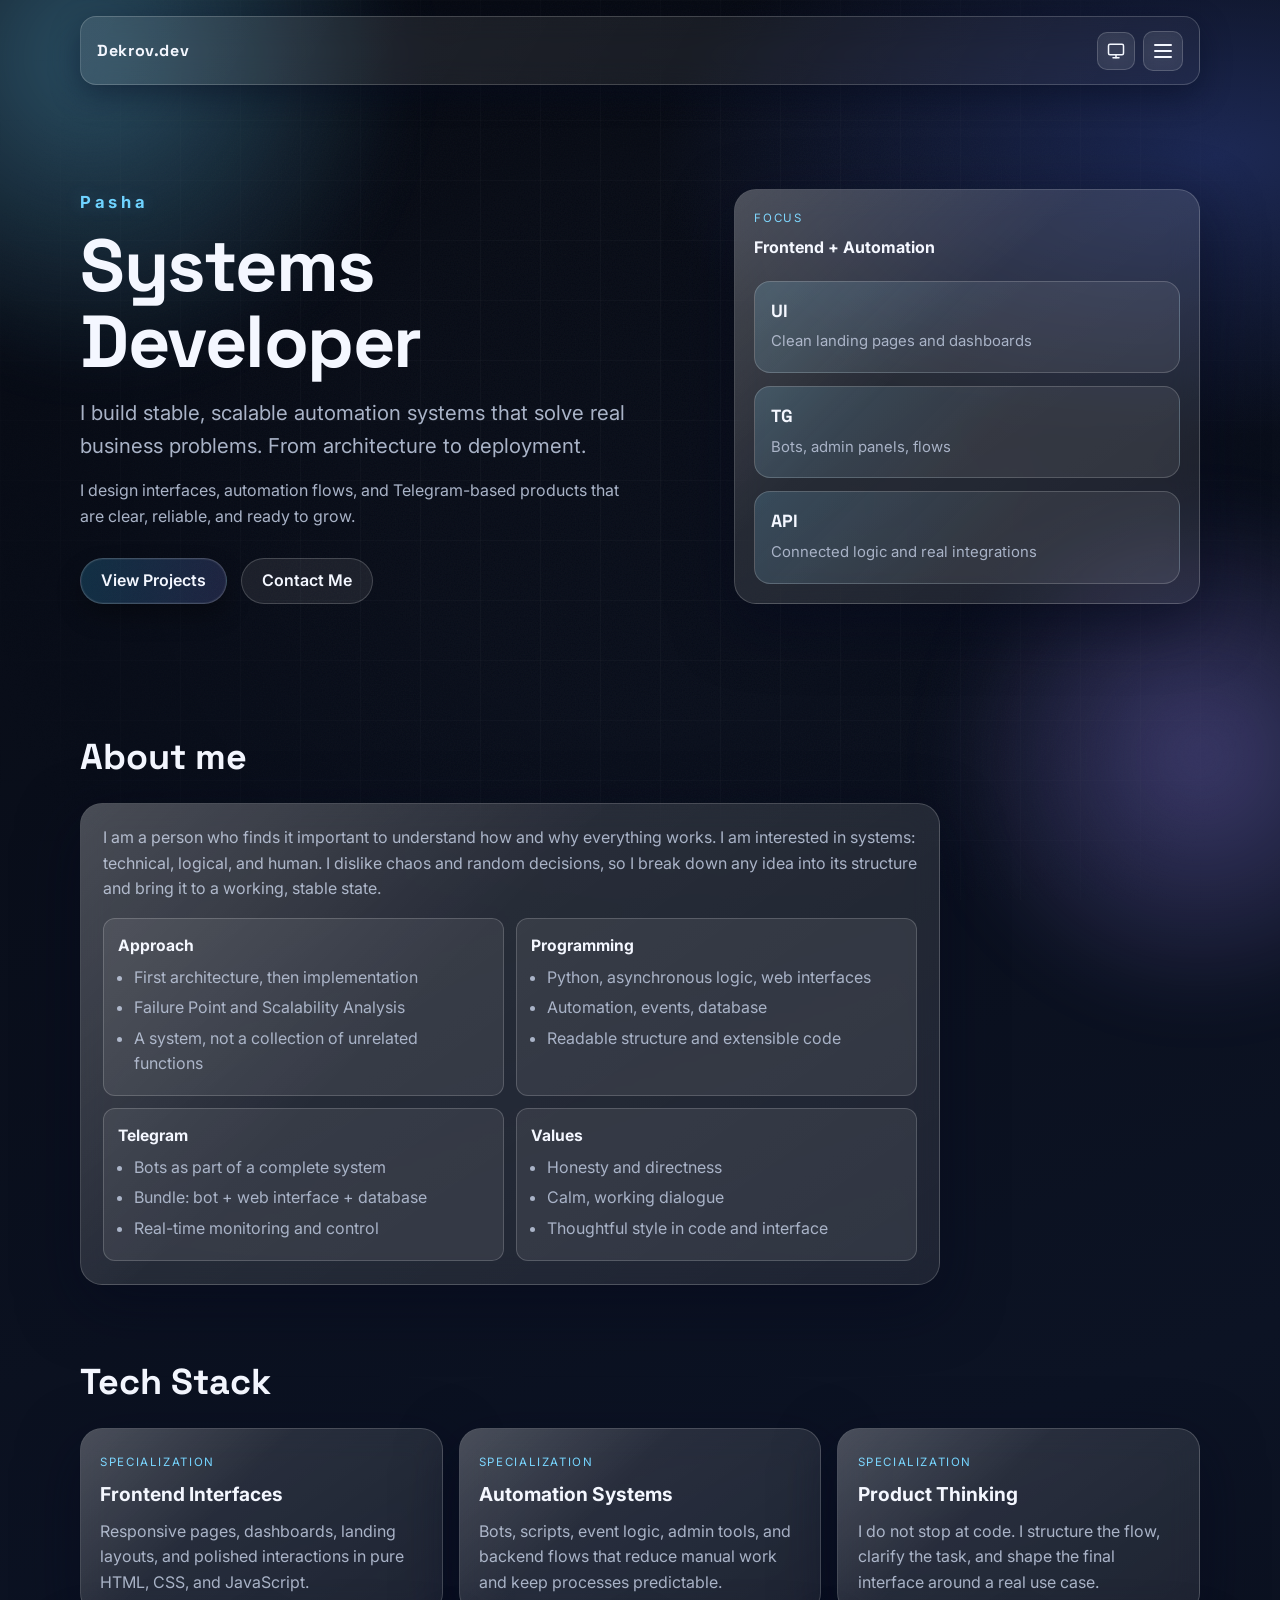
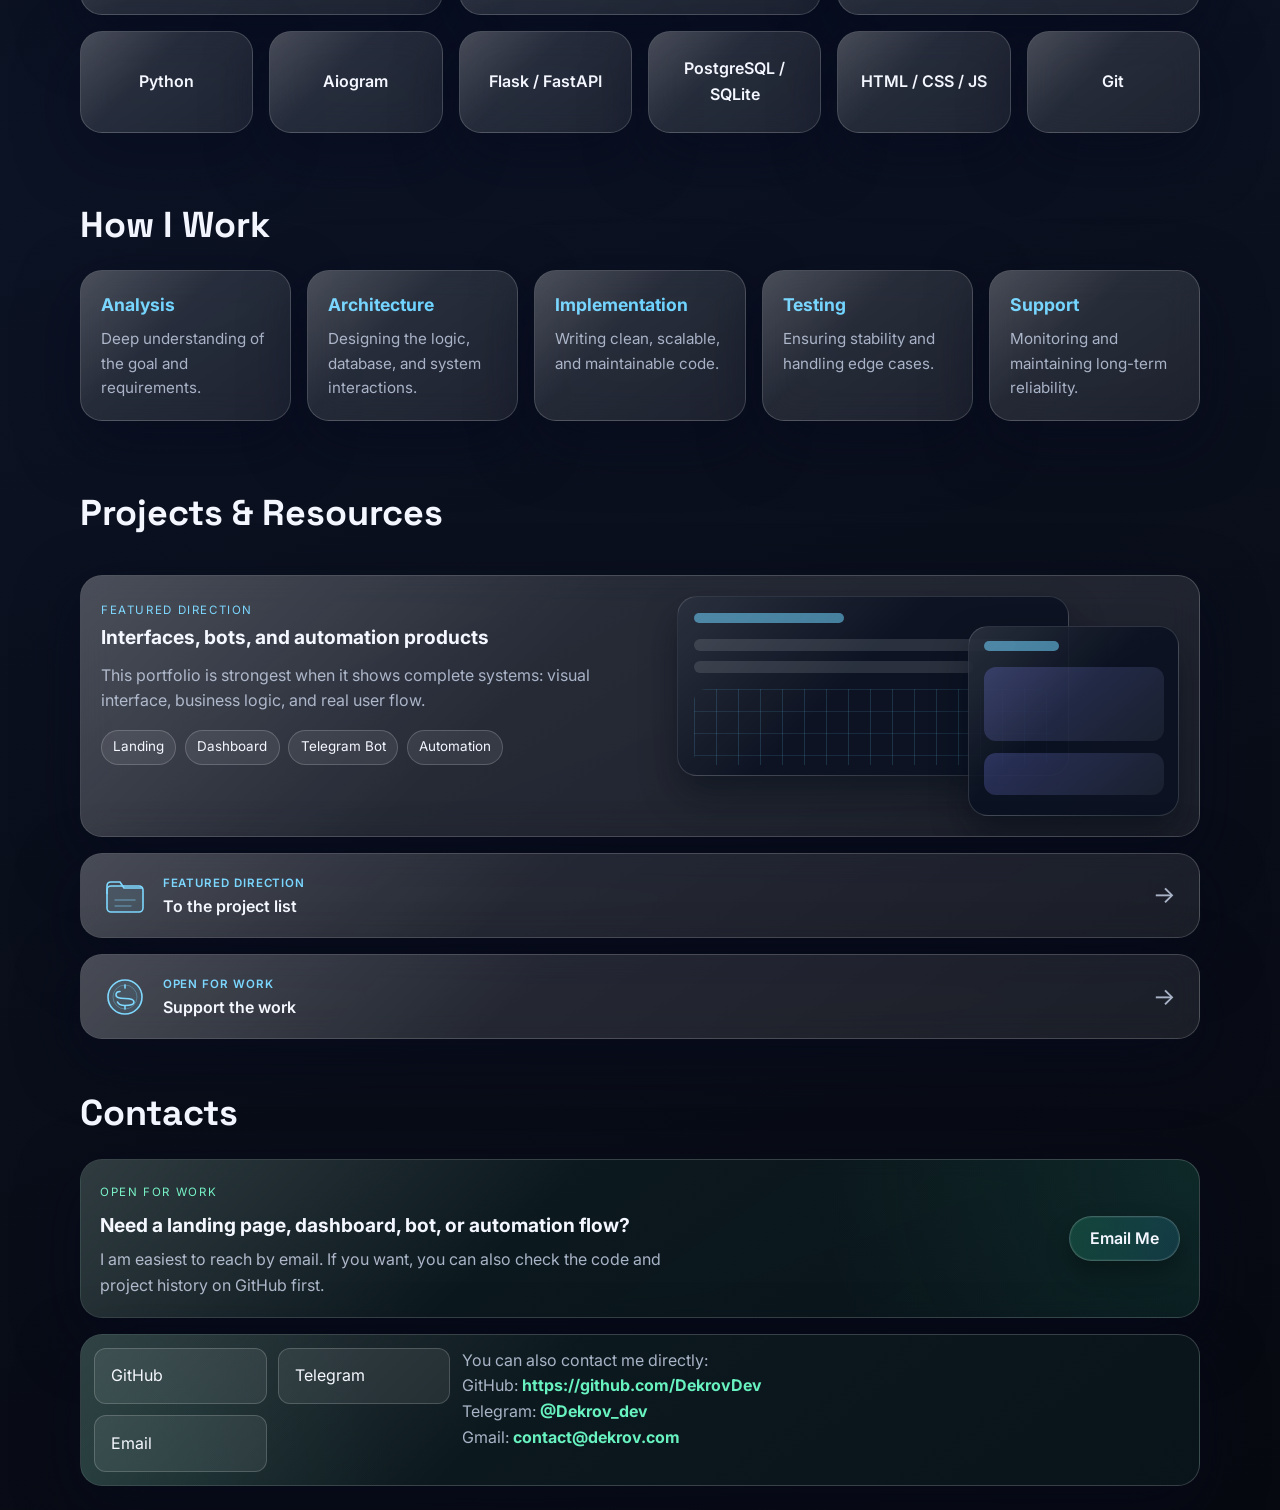
==== index.html @ 33b7aa42 "Remove Idea Inbox and update portfolio" ====
<!doctype html>
<html lang="en">
<head>
  <script async src="https://www.googletagmanager.com/gtag/js?id=G-NY04NMP3VW"></script>
  <script>
    window.dataLayer = window.dataLayer || [];
    function gtag(){dataLayer.push(arguments);}
    gtag('js', new Date());

    gtag('config', 'G-NY04NMP3VW');
  </script>
  <meta charset="UTF-8">
  <meta name="viewport" content="width=device-width, initial-scale=1.0">
  <meta name="description" content="Developer portfolio: projects, experience, and contacts.">
  <title>Portfolio | Developer</title>
  <link rel="icon" type="image/png" href="assets/favicon-rounded.png">
  <link rel="apple-touch-icon" href="assets/favicon-rounded.png">
  <link rel="preconnect" href="https://fonts.googleapis.com">
  <link rel="preconnect" href="https://fonts.gstatic.com" crossorigin>
  <link href="https://fonts.googleapis.com/css2?family=Inter:wght@400;500;600;700;800&family=Space+Grotesk:wght@500;600;700&display=swap" rel="stylesheet">
  <link rel="stylesheet" href="style.css">
  <script>
    (function () {
      const savedTheme = localStorage.getItem('theme') || 'auto';
      
      if (savedTheme === 'dark' || savedTheme === 'light') {
        document.documentElement.setAttribute('data-theme', savedTheme);
      } else {
        document.documentElement.removeAttribute('data-theme');
      }
      
      document.documentElement.setAttribute('data-theme-mode', savedTheme);
    })();
  </script>
</head>
<body>
  <div class="bg-orb orb-1" aria-hidden="true"></div>
  <div class="bg-orb orb-2" aria-hidden="true"></div>
  <div class="bg-grid" aria-hidden="true"></div>

  <header class="site-header container">
    <a class="brand" href="#hero">Dekrov.dev</a>

    <div class="header-actions">
      <div class="theme-toggle-wrapper">
        <button class="theme-toggle" id="theme-btn" aria-label="Toggle theme" title="Theme: Auto">
          <svg class="icon-sun" xmlns="http://www.w3.org/2000/svg" width="18" height="18" viewBox="0 0 24 24" fill="none" stroke="currentColor" stroke-width="2" stroke-linecap="round" stroke-linejoin="round">
            <circle cx="12" cy="12" r="5"></circle>
            <line x1="12" y1="1" x2="12" y2="3"></line>
            <line x1="12" y1="21" x2="12" y2="23"></line>
            <line x1="4.22" y1="4.22" x2="5.64" y2="5.64"></line>
            <line x1="18.36" y1="18.36" x2="19.78" y2="19.78"></line>
            <line x1="1" y1="12" x2="3" y2="12"></line>
            <line x1="21" y1="12" x2="23" y2="12"></line>
            <line x1="4.22" y1="19.78" x2="5.64" y2="18.36"></line>
            <line x1="18.36" y1="5.64" x2="19.78" y2="4.22"></line>
          </svg>
          <svg class="icon-moon" xmlns="http://www.w3.org/2000/svg" width="18" height="18" viewBox="0 0 24 24" fill="none" stroke="currentColor" stroke-width="2" stroke-linecap="round" stroke-linejoin="round">
            <path d="M21 12.79A9 9 0 1 1 11.21 3 7 7 0 0 0 21 12.79z"></path>
          </svg>
          <svg class="icon-auto" xmlns="http://www.w3.org/2000/svg" width="18" height="18" viewBox="0 0 24 24" fill="none" stroke="currentColor" stroke-width="2" stroke-linecap="round" stroke-linejoin="round">
            <rect x="2" y="3" width="20" height="14" rx="2" ry="2"></rect>
            <line x1="8" y1="21" x2="16" y2="21"></line>
            <line x1="12" y1="17" x2="12" y2="21"></line>
          </svg>
        </button>
      </div>

      <div class="menu-wrapper">
        <button class="menu-toggle" id="menu-btn" aria-label="Toggle Menu">
          <span></span>
          <span></span>
          <span></span>
        </button>
      <div class="menu-overlay" id="menu-overlay">
        <div class="menu-card">
          <nav class="mobile-nav">
            <a href="#about" data-i18n="nav-about">About me</a>
            <a href="#projects" data-i18n="nav-projects">Projects</a>
            <a href="#contacts" data-i18n="nav-contacts">Contacts</a>

            <div class="lang-scroll-area">
              <div class="lang-dropdown">
                <button class="lang-btn" id="lang-btn" type="button" aria-label="Select language" aria-expanded="false">
                  <span class="lang-current" id="lang-current">English</span>
                  <svg class="lang-arrow" xmlns="http://www.w3.org/2000/svg" width="16" height="16" viewBox="0 0 24 24" fill="none" stroke="currentColor" stroke-width="2" stroke-linecap="round" stroke-linejoin="round">
                    <polyline points="6 9 12 15 18 9"></polyline>
                  </svg>
                </button>
                <div class="lang-options" id="lang-options">
                  <button class="lang-option" data-value="en">English</button>
                  <button class="lang-option" data-value="uk">Українська</button>
                  <button class="lang-option" data-value="ru">Русский</button>
                  <button class="lang-option" data-value="it">Italiano</button>
                  <button class="lang-option" data-value="de">Deutsch</button>
                  <button class="lang-option" data-value="fr">Français</button>
                  <button class="lang-option" data-value="zh">中文</button>
                </div>
              </div>
            </div>
          </nav>
        </div>
      </div>
    </div>
  </header>

  <main>
    <section id="hero" class="hero container reveal reveal-fade">
      <div class="hero-layout">
        <div class="hero-copy">
          <p class="eyebrow hero-eyebrow" data-i18n="hero-eyebrow">Pasha</p>
          <h1 data-i18n="hero-name">Systems Developer</h1>
          <p class="tagline" data-i18n="hero-tagline">I build stable, scalable automation systems that solve real business problems. From architecture to deployment.</p>
          <p class="hero-support" data-i18n="hero-support">
            I design interfaces, automation flows, and Telegram-based products that are clear, reliable, and ready to grow.
          </p>
          <div class="hero-actions">
            <a class="btn-primary" href="#projects" data-i18n="hero-btn">View Projects</a>
            <a class="btn-secondary" href="#contacts" data-i18n="hero-contact-btn">Contact Me</a>
          </div>
        </div>
        <aside class="glass-card hero-panel" aria-label="Developer focus" data-i18n-aria-label="hero-panel-aria">
          <div class="hero-panel-top">
            <span class="hero-panel-label" data-i18n="hero-panel-label">Focus</span>
            <strong data-i18n="hero-panel-title">Frontend + Automation</strong>
          </div>
          <div class="hero-metrics">
            <div class="hero-metric">
              <span class="hero-metric-value" data-i18n="hero-metric-ui-value">UI</span>
              <span class="hero-metric-label" data-i18n="hero-metric-ui-label">Clean landing pages and dashboards</span>
            </div>
            <div class="hero-metric">
              <span class="hero-metric-value" data-i18n="hero-metric-tg-value">TG</span>
              <span class="hero-metric-label" data-i18n="hero-metric-tg-label">Bots, admin panels, flows</span>
            </div>
            <div class="hero-metric">
              <span class="hero-metric-value" data-i18n="hero-metric-api-value">API</span>
              <span class="hero-metric-label" data-i18n="hero-metric-api-label">Connected logic and real integrations</span>
            </div>
          </div>
        </aside>
      </div>
    </section>

    <section id="about" class="container section reveal reveal-slide scroll-zoom">
      <h2 data-i18n="about-title">About me</h2>
      <article class="glass-card about-card">
        <p data-i18n="about-text">
          I am a person who finds it important to understand how and why everything works. I am interested in systems: technical, logical, and human. I dislike chaos and random decisions, so I break down any idea into its structure and bring it to a working, stable state.
        </p>
        <div class="about-grid">
          <section class="about-block">
            <h3 data-i18n="about-h-approach">Approach</h3>
            <ul class="about-list">
              <li data-i18n="about-app-1">First architecture, then implementation</li>
              <li data-i18n="about-app-2">Failure Point and Scalability Analysis</li>
              <li data-i18n="about-app-3">A system, not a collection of unrelated functions</li>
            </ul>
          </section>
          <section class="about-block">
            <h3 data-i18n="about-h-prog">Programming</h3>
            <ul class="about-list">
              <li data-i18n="about-prog-1">Python, asynchronous logic, web interfaces</li>
              <li data-i18n="about-prog-2">Automation, events, database</li>
              <li data-i18n="about-prog-3">Readable structure and extensible code</li>
            </ul>
          </section>
          <section class="about-block">
            <h3 data-i18n="about-h-tg">Telegram</h3>
            <ul class="about-list">
              <li data-i18n="about-tg-1">Bots as part of a complete system</li>
              <li data-i18n="about-tg-2">Bundle: bot + web interface + database</li>
              <li data-i18n="about-tg-3">Real-time monitoring and control</li>
            </ul>
          </section>
          <section class="about-block">
            <h3 data-i18n="about-h-val">Values</h3>
            <ul class="about-list">
              <li data-i18n="about-val-1">Honesty and directness</li>
              <li data-i18n="about-val-2">Calm, working dialogue</li>
              <li data-i18n="about-val-3">Thoughtful style in code and interface</li>
            </ul>
          </section>
        </div>
      </article>
    </section>

    <section id="tech-stack" class="container section reveal reveal-slide scroll-zoom">
      <h2 data-i18n="tech-title">Tech Stack</h2>
      <div class="specialties-grid">
        <article class="glass-card specialty-card">
          <span class="specialty-kicker" data-i18n="specialty-kicker">Specialization</span>
          <h3 data-i18n="specialty-1-title">Frontend Interfaces</h3>
          <p data-i18n="specialty-1-text">Responsive pages, dashboards, landing layouts, and polished interactions in pure HTML, CSS, and JavaScript.</p>
        </article>
        <article class="glass-card specialty-card">
          <span class="specialty-kicker" data-i18n="specialty-kicker">Specialization</span>
          <h3 data-i18n="specialty-2-title">Automation Systems</h3>
          <p data-i18n="specialty-2-text">Bots, scripts, event logic, admin tools, and backend flows that reduce manual work and keep processes predictable.</p>
        </article>
        <article class="glass-card specialty-card">
          <span class="specialty-kicker" data-i18n="specialty-kicker">Specialization</span>
          <h3 data-i18n="specialty-3-title">Product Thinking</h3>
          <p data-i18n="specialty-3-text">I do not stop at code. I structure the flow, clarify the task, and shape the final interface around a real use case.</p>
        </article>
      </div>
      <div class="tech-grid">
        <a href="projects/What_is/tech.html?id=python&from=main" class="glass-card tech-card">
          <span class="tech-name">Python</span>
        </a>
        <a href="projects/What_is/tech.html?id=aiogram&from=main" class="glass-card tech-card">
          <span class="tech-name">Aiogram</span>
        </a>
        <a href="projects/What_is/tech.html?id=flask&from=main" class="glass-card tech-card">
          <span class="tech-name">Flask / FastAPI</span>
        </a>
        <a href="projects/What_is/tech.html?id=postgres&from=main" class="glass-card tech-card">
          <span class="tech-name">PostgreSQL / SQLite</span>
        </a>
        <a href="projects/What_is/tech.html?id=frontend&from=main" class="glass-card tech-card">
          <span class="tech-name">HTML / CSS / JS</span>
        </a>
        <a href="projects/What_is/tech.html?id=git&from=main" class="glass-card tech-card">
          <span class="tech-name">Git</span>
        </a>
      </div>
    </section>

    <section id="workflow" class="container section reveal reveal-slide scroll-zoom">
      <h2 data-i18n="flow-title">How I Work</h2>
      <div class="workflow-grid">
        <div class="glass-card workflow-card">
          <h3 data-i18n="flow-1-title">Analysis</h3>
          <p data-i18n="flow-1-desc">Deep understanding of the goal.</p>
        </div>
        <div class="glass-card workflow-card">
          <h3 data-i18n="flow-2-title">Architecture</h3>
          <p data-i18n="flow-2-desc">Designing the logic.</p>
        </div>
        <div class="glass-card workflow-card">
          <h3 data-i18n="flow-3-title">Implementation</h3>
          <p data-i18n="flow-3-desc">Writing clean code.</p>
        </div>
        <div class="glass-card workflow-card">
          <h3 data-i18n="flow-4-title">Testing</h3>
          <p data-i18n="flow-4-desc">Ensuring stability.</p>
        </div>
        <div class="glass-card workflow-card">
          <h3 data-i18n="flow-5-title">Support</h3>
          <p data-i18n="flow-5-desc">Long-term reliability.</p>
        </div>
      </div>
    </section>

    <section id="projects" class="container section reveal reveal-scale scroll-zoom">
      <div class="section-head">
        <h2 data-i18n="proj-title">Projects & Resources</h2>
      </div>
      <div class="project-showcase">
        <article class="glass-card featured-project">
          <div class="featured-copy">
            <span class="featured-kicker" data-i18n="featured-kicker">Featured direction</span>
            <h3 data-i18n="featured-title">Interfaces, bots, and automation products</h3>
            <p data-i18n="featured-text">
              This portfolio is strongest when it shows complete systems: visual interface, business logic, and real user flow.
            </p>
            <div class="featured-tags" aria-label="Project categories" data-i18n-aria-label="featured-tags-aria">
              <span data-i18n="featured-tag-1">Landing</span>
              <span data-i18n="featured-tag-2">Dashboard</span>
              <span data-i18n="featured-tag-3">Telegram Bot</span>
              <span data-i18n="featured-tag-4">Automation</span>
            </div>
          </div>
          <div class="preview-stack" aria-hidden="true">
            <div class="preview-window preview-window-wide">
              <span class="preview-bar"></span>
              <span class="preview-line preview-line-lg"></span>
              <span class="preview-line"></span>
              <span class="preview-grid"></span>
            </div>
            <div class="preview-window preview-window-tall">
              <span class="preview-bar"></span>
              <span class="preview-card"></span>
              <span class="preview-card preview-card-small"></span>
            </div>
          </div>
        </article>

        <div class="projects-link-grid">
          <a class="glass-card project-card projects-btn-new" href="projects.html">
            <div class="projects-btn-icon" aria-hidden="true">
              <svg width="40" height="40" viewBox="0 0 40 40" fill="none" xmlns="http://www.w3.org/2000/svg">
                <rect x="2" y="10" width="36" height="26" rx="4" fill="rgba(111,211,255,0.1)" stroke="#6fd3ff" stroke-width="1.6" stroke-linejoin="round"/>
                <path d="M2 18 L2 10 Q2 6 6 6 L15 6 L19 12 L38 12" stroke="#6fd3ff" stroke-width="1.6" fill="none" stroke-linejoin="round"/>
                <line x1="10" y1="24" x2="30" y2="24" stroke="rgba(111,211,255,0.4)" stroke-width="1.3" stroke-linecap="round"/>
                <line x1="10" y1="30" x2="26" y2="30" stroke="rgba(111,211,255,0.4)" stroke-width="1.3" stroke-linecap="round"/>
              </svg>
            </div>
            <div class="projects-btn-copy">
              <span class="projects-btn-kicker" data-i18n="featured-kicker">Featured direction</span>
              <span class="projects-btn-title" data-i18n="view-all-projects">Go to the list of projects</span>
            </div>
            <span class="btn-arrow">→</span>
          </a>

          <a class="glass-card project-card projects-btn-new" href="projects/donate/Donate.html">
            <div class="projects-btn-icon" aria-hidden="true">
              <svg width="40" height="40" viewBox="0 0 40 40" fill="none" xmlns="http://www.w3.org/2000/svg">
                <circle cx="20" cy="20" r="17" fill="rgba(111,211,255,0.1)" stroke="#6fd3ff" stroke-width="1.6"/>
                <circle cx="20" cy="20" r="12" stroke="rgba(111,211,255,0.3)" stroke-width="1" fill="none"/>
                <line x1="20" y1="8" x2="20" y2="11" stroke="#6fd3ff" stroke-width="1.6" stroke-linecap="round"/>
                <line x1="20" y1="29" x2="20" y2="32" stroke="#6fd3ff" stroke-width="1.6" stroke-linecap="round"/>
                <path d="M15 14.5 Q11 14.5 11 18 Q11 21.5 20 21.5 Q29 21.5 29 25 Q29 28.5 20 28.5 Q14 28.5 12.5 25" stroke="#6fd3ff" stroke-width="1.6" fill="none" stroke-linecap="round"/>
              </svg>
            </div>
            <div class="projects-btn-copy">
              <span class="projects-btn-kicker" data-i18n="cont-cta-kicker">Open for work</span>
              <span class="projects-btn-title" data-i18n="view-donate">Donate</span>
            </div>
            <span class="btn-arrow">→</span>
          </a>
        </div>
      </div>
    </section>

    <section id="contacts" class="container section reveal reveal-lite">
      <h2 data-i18n="cont-title">Contacts</h2>
      <div class="contacts-cta glass-card">
        <div>
          <span class="contacts-kicker" data-i18n="cont-cta-kicker">Open for work</span>
          <h3 data-i18n="cont-cta-title">Need a landing page, dashboard, bot, or automation flow?</h3>
          <p data-i18n="cont-cta-text">I am easiest to reach by email. If you want, you can also check the code and project history on GitHub first.</p>
        </div>
        <div class="contacts-cta-actions">
          <a class="btn-primary contacts-cta-btn" href="mailto:contact@dekrov.com" data-i18n="cont-cta-btn">Email Me</a>
        </div>
      </div>
      <div class="contacts-wrap glass-card">
        <div class="contacts-buttons">
          <a class="social-link" href="https://github.com/DekrovDev" target="_blank" rel="noreferrer noopener">
            <span>GitHub</span>
          </a>
          <a class="social-link" href="https://t.me/Dekrov_dev" target="_blank" rel="noreferrer noopener">
            <span>Telegram</span>
          </a>
          <a class="social-link" href="mailto:contact@dekrov.com">
            <span>Email</span>
          </a>
        </div>
        <p class="contacts-note">
          <span data-i18n="cont-note-text">
            You can also contact me directly:
          </span><br>
          <span data-i18n="cont-note-gh-label">GitHub:</span>
          <strong>https://github.com/DekrovDev</strong><br>
          <span>Telegram:</span>
          <strong>@Dekrov_dev</strong><br>
          <span data-i18n="cont-note-mail-label">Gmail:</span>
          <strong>contact@dekrov.com</strong>
        </p>
      </div>
    </section>
  </main>

 <script src="scripts.js?v=20260826"></script>
</body>
</html>
---- style.css ----
:root {
  /* Base variables (shared across all themes) */
  --radius-lg: 22px;
  --radius-md: 16px;
  --radius-sm: 12px;
  --container: 1120px;
  --ease: 260ms cubic-bezier(0.22, 1, 0.36, 1);
  --grid-size: 60px;
  
  /* System/Auto theme (original dark-blue) - default when no data-theme attribute */
  --bg: #070a12;
  --bg-2: #0c1324;
  --surface: rgba(255, 255, 255, 0.08);
  --surface-strong: rgba(255, 255, 255, 0.14);
  --text: #f4f7ff;
  --text-muted: #a9b3c7;
  --line: rgba(255, 255, 255, 0.18);
  --accent: #6fd3ff;
  --accent-2: #7f89ff;
  --accent-3: #9d8dff;
  --success: #68f2c0;
  --shadow-lg: 0 20px 60px rgba(5, 10, 30, 0.55);
  --shadow-md: 0 10px 30px rgba(5, 10, 30, 0.45);
  --grid-line: rgba(255, 255, 255, 0.032);
  --bg-gradient:
    radial-gradient(1200px 600px at 10% -20%, #1e2f62 0%, transparent 60%),
    radial-gradient(1000px 500px at 95% 5%, #1d2955 0%, transparent 56%),
    linear-gradient(160deg, var(--bg), var(--bg-2) 50%, #070910 100%);
  --scrollbar-track: rgba(7, 10, 18, 0.6);
  --scrollbar-thumb: rgba(111, 211, 255, 0.4);
  --scrollbar-thumb-hover: rgba(111, 211, 255, 0.6);
  --card-bg: linear-gradient(145deg, rgba(255, 255, 255, 0.14), rgba(255, 255, 255, 0.08));
  --card-border: rgba(255, 255, 255, 0.18);
  --header-bg: linear-gradient(120deg, rgba(255, 255, 255, 0.1), rgba(255, 255, 255, 0.04));
  --menu-toggle-fg: #f4f7ff;
}

/* Dark theme (pure black) */
[data-theme="dark"] {
  --bg: #000000;
  --bg-2: #050505;
  --surface: rgba(255, 255, 255, 0.06);
  --surface-strong: rgba(255, 255, 255, 0.1);
  --text: #ffffff;
  --text-muted: #8c8c8c;
  --line: rgba(255, 255, 255, 0.1);
  --accent: #0284c7;
  --accent-2: #4f46e5;
  --accent-3: #7c3aed;
  --success: #059669;
  --shadow-lg: 0 20px 60px rgba(0, 0, 0, 0.9);
  --shadow-md: 0 10px 30px rgba(0, 0, 0, 0.7);
  --grid-line: rgba(255, 255, 255, 0.02);
  --bg-gradient:
    radial-gradient(1200px 600px at 10% -20%, #0d0d0d 0%, transparent 60%),
    radial-gradient(1000px 500px at 95% 5%, #0d0d0d 0%, transparent 56%),
    linear-gradient(160deg, var(--bg), var(--bg-2) 50%, #000000 100%);
  --scrollbar-track: rgba(0, 0, 0, 0.95);
  --scrollbar-thumb: rgba(2, 132, 199, 0.3);
  --scrollbar-thumb-hover: rgba(2, 132, 199, 0.5);
  --card-bg: linear-gradient(145deg, rgba(255, 255, 255, 0.08), rgba(255, 255, 255, 0.04));
  --card-border: rgba(255, 255, 255, 0.08);
  --header-bg: linear-gradient(120deg, rgba(255, 255, 255, 0.06), rgba(255, 255, 255, 0.03));
  --menu-toggle-fg: #ffffff;
}

/* Light theme */
[data-theme="light"] {
  --bg: #ffffff;
  --bg-2: #f1f5f9;
  --surface: rgba(15, 23, 42, 0.06);
  --surface-strong: rgba(15, 23, 42, 0.1);
  --text: #0f172a;
  --text-muted: #475569;
  --line: rgba(15, 23, 42, 0.15);
  --accent: #0369a1;
  --accent-2: #4338ca;
  --accent-3: #6d28d9;
  --success: #047857;
  --shadow-lg: 0 20px 60px rgba(0, 0, 0, 0.12);
  --shadow-md: 0 10px 30px rgba(0, 0, 0, 0.08);
  --grid-line: rgba(15, 23, 42, 0.08);
  --bg-gradient:
    radial-gradient(1200px 600px at 10% -20%, #dbeafe 0%, transparent 60%),
    radial-gradient(1000px 500px at 95% 5%, #e0e7ff 0%, transparent 56%),
    linear-gradient(160deg, var(--bg), var(--bg-2) 50%, #f8fafc 100%);
  --scrollbar-track: rgba(241, 245, 249, 0.9);
  --scrollbar-thumb: rgba(3, 105, 161, 0.5);
  --scrollbar-thumb-hover: rgba(3, 105, 161, 0.7);
  --card-bg: linear-gradient(145deg, rgba(255, 255, 255, 0.95), rgba(248, 250, 252, 0.8));
  --card-border: rgba(15, 23, 42, 0.15);
  --header-bg: linear-gradient(120deg, rgba(255, 255, 255, 0.9), rgba(248, 250, 252, 0.7));
  --menu-toggle-fg: #0f172a;
}

*,
*::before,
*::after {
  box-sizing: border-box;
}

html {
  scroll-behavior: smooth;
}

/* Custom scrollbar */
:root {
  scrollbar-color: var(--scrollbar-thumb) var(--scrollbar-track);
  scrollbar-width: thin;
}

html,
body,
* {
  scrollbar-color: var(--scrollbar-thumb) var(--scrollbar-track);
  scrollbar-width: thin;
}

::-webkit-scrollbar {
  width: 10px;
  height: 10px;
  background: transparent;
}

::-webkit-scrollbar-track {
  background: var(--scrollbar-track);
}

::-webkit-scrollbar-thumb {
  background: linear-gradient(180deg, var(--scrollbar-thumb), color-mix(in srgb, var(--scrollbar-thumb) 85%, transparent));
  border-radius: 10px;
  border: 2px solid var(--scrollbar-track);
}

::-webkit-scrollbar-thumb:hover {
  background: linear-gradient(180deg, var(--scrollbar-thumb-hover), color-mix(in srgb, var(--scrollbar-thumb-hover) 90%, transparent));
}

::-webkit-scrollbar-thumb:active {
  background: linear-gradient(180deg, color-mix(in srgb, var(--scrollbar-thumb) 85%, white), color-mix(in srgb, var(--scrollbar-thumb-hover) 75%, white));
  border-color: color-mix(in srgb, var(--scrollbar-track) 90%, black);
}

body {
  margin: 0;
  min-height: 100vh;
  overflow-x: hidden;
  color: var(--text);
  font-family: Inter, "Segoe UI", sans-serif;
  line-height: 1.6;
  background: var(--bg-gradient);
  transition: background 0.3s ease, color 0.3s ease;
}

a {
  color: inherit;
  text-decoration: none;
}

h1 {
  margin: 0;
  max-width: 12ch;
  font-family: "Space Grotesk", Inter, sans-serif;
  font-size: clamp(2rem, 6vw, 4.6rem);
  line-height: 1.04;
  letter-spacing: -0.02em;
}

h2 {
  margin: 0 0 1rem;
  font-family: "Space Grotesk", Inter, sans-serif;
  font-size: clamp(1.5rem, 4vw, 2.25rem);
}

h3 {
  margin: 0;
  font-size: 1.2rem;
}

.container {
  width: min(var(--container), calc(100% - 2.5rem));
  margin-inline: auto;
}

.section {
  padding: 2.5rem 0 1.5rem;
}

.eyebrow {
  margin: 0 0 0.75rem;
  text-transform: uppercase;
  letter-spacing: 0.14em;
  font-size: 0.77rem;
  color: var(--text-muted);
}

.hero-eyebrow {
  font-size: clamp(0.98rem, 1.3vw, 1.12rem);
  font-weight: 700;
  letter-spacing: 0.22em;
  text-transform: none;
  color: var(--accent);
  text-shadow: 0 0 18px rgba(111, 211, 255, 0.24);
}

[data-theme="light"] .hero-eyebrow {
  color: #075985;
  text-shadow: none;
}

.tagline {
  margin: 1rem 0 0;
  max-width: 52ch;
  color: var(--text-muted);
  font-size: clamp(1rem, 1.8vw, 1.28rem);
}

.bg-orb {
  position: fixed;
  width: 34rem;
  aspect-ratio: 1;
  border-radius: 50%;
  filter: blur(34px);
  z-index: -3;
  opacity: 0.35;
  pointer-events: none;
}

.orb-1 {
  top: -10rem;
  left: -8rem;
  background: radial-gradient(circle at 40% 40%, var(--accent), transparent 70%);
}

.orb-2 {
  right: -12rem;
  bottom: -8rem;
  background: radial-gradient(circle at 50% 50%, var(--accent-3), transparent 68%);
}

.bg-grid {
  position: fixed;
  inset: 0;
  z-index: -2;
  pointer-events: none;
  overflow: hidden;
  background-image:
    linear-gradient(to right, var(--grid-line) 1px, transparent 1px),
    linear-gradient(to bottom, rgba(255, 255, 255, 0.026) 1px, transparent 1px);
  background-size: var(--grid-size) var(--grid-size);
  opacity: 0.82;
  -webkit-mask-image: radial-gradient(circle at center, black 30%, transparent 100%);
  mask-image: radial-gradient(circle at center, black 30%, transparent 100%);
}

.bg-grid::after {
  content: "";
  position: absolute;
  inset: 0;
  pointer-events: none;
}

.bg-grid::after {
  inset: -20%;
  z-index: 2;
  opacity: 0.05;
  background-image: url("data:image/svg+xml,%3Csvg xmlns='http://www.w3.org/2000/svg' viewBox='0 0 160 160'%3E%3Cfilter id='noise'%3E%3CfeTurbulence type='fractalNoise' baseFrequency='0.82' numOctaves='2' stitchTiles='stitch'/%3E%3C/filter%3E%3Crect width='160' height='160' filter='url(%23noise)' opacity='1'/%3E%3C/svg%3E");
  background-repeat: repeat;
  background-size: 180px 180px;
  transform: translate3d(0, 0, 0);
  animation: bgGrainShift 8s steps(6, end) infinite;
}

@media (max-width: 767px), (pointer: coarse), (hover: none) {
  .bg-grid::after {
    content: none;
  }
  
  .header-actions {
    gap: 0.25rem;
  }
  
  .theme-toggle {
    width: 34px;
    height: 34px;
  }
  
  .theme-toggle svg {
    width: 16px;
    height: 16px;
  }
}

.grid-pulse {
  position: absolute;
  opacity: 0;
  z-index: 1;
  border-radius: 999px;
  pointer-events: none;
  will-change: transform, opacity;
}

.grid-pulse.is-vertical {
  top: 0;
  left: var(--line-offset);
  width: 2px;
  height: var(--pulse-length);
  background: linear-gradient(to bottom, transparent 0%, rgba(111, 211, 255, 0.08) 12%, rgba(111, 211, 255, 0.95) 52%, rgba(157, 141, 255, 0.74) 72%, transparent 100%);
  box-shadow: 0 0 18px rgba(111, 211, 255, 0.52);
}

.grid-pulse.is-horizontal {
  top: var(--line-offset);
  left: 0;
  width: var(--pulse-length);
  height: 2px;
  background: linear-gradient(to right, transparent 0%, rgba(111, 211, 255, 0.08) 12%, rgba(111, 211, 255, 0.95) 52%, rgba(157, 141, 255, 0.74) 72%, transparent 100%);
  box-shadow: 0 0 18px rgba(127, 137, 255, 0.5);
}

.grid-pulse.is-vertical.is-active {
  animation: gridPulseVertical var(--pulse-duration, 2200ms) linear forwards;
}

.grid-pulse.is-horizontal.is-active {
  animation: gridPulseHorizontal var(--pulse-duration, 2200ms) linear forwards;
}

@keyframes gridPulseVertical {
  0% {
    opacity: 0;
    transform: translate3d(0, calc(0px - var(--pulse-length)), 0) scaleY(0.84);
  }
  12% {
    opacity: 0.96;
  }
  100% {
    opacity: 0;
    transform: translate3d(0, calc(100vh + 24px), 0) scaleY(1.06);
  }
}

@keyframes gridPulseHorizontal {
  0% {
    opacity: 0;
    transform: translate3d(calc(0px - var(--pulse-length)), 0, 0) scaleX(0.84);
  }
  12% {
    opacity: 0.96;
  }
  100% {
    opacity: 0;
    transform: translate3d(calc(100vw + 24px), 0, 0) scaleX(1.06);
  }
}

@keyframes bgGrainShift {
  0% {
    transform: translate3d(0, 0, 0);
  }
  20% {
    transform: translate3d(-1.5%, 1%, 0);
  }
  40% {
    transform: translate3d(1%, -1.5%, 0);
  }
  60% {
    transform: translate3d(1.5%, 1.2%, 0);
  }
  80% {
    transform: translate3d(-1%, -1.2%, 0);
  }
  100% {
    transform: translate3d(0, 0, 0);
  }
}

.glass-card {
  position: relative;
  overflow: hidden;
  border: 1px solid var(--card-border);
  border-radius: var(--radius-lg);
  background: var(--card-bg);
  -webkit-backdrop-filter: blur(10px);
  backdrop-filter: blur(16px);
  box-shadow: var(--shadow-lg);
  transition: background 0.3s ease, border-color 0.3s ease, box-shadow 0.3s ease;
}

.glass-card::before {
  content: "";
  position: absolute;
  inset: 0;
  pointer-events: none;
  background: linear-gradient(135deg, rgba(255, 255, 255, 0.14), transparent 40%);
}

[data-theme="light"] .glass-card::before {
  background: linear-gradient(135deg, rgba(7, 10, 18, 0.06), transparent 40%);
}

.btn-primary {
  margin-top: 1.8rem;
  display: inline-flex;
  align-items: center;
  justify-content: center;
  min-height: 2.85rem;
  padding: 0 1.25rem;
  border: 1px solid var(--card-border);
  border-radius: 999px;
  background: linear-gradient(100deg, rgba(56, 189, 248, 0.2), rgba(129, 140, 248, 0.18));
  box-shadow: 0 12px 24px rgba(0, 0, 0, 0.3), inset 0 0 0 1px rgba(255, 255, 255, 0.05);
  font-weight: 600;
  color: var(--text);
  transition: transform var(--ease), box-shadow var(--ease), border-color var(--ease);
}

.btn-primary:hover {
  transform: translateY(-2px);
  border-color: var(--accent);
  box-shadow: 0 18px 30px rgba(0, 0, 0, 0.4), inset 0 0 0 1px rgba(255, 255, 255, 0.1);
}

.btn-secondary {
  display: inline-flex;
  align-items: center;
  justify-content: center;
  min-height: 2.85rem;
  padding: 0 1.25rem;
  border: 1px solid var(--card-border);
  border-radius: 999px;
  background: var(--surface);
  color: var(--text);
  font-weight: 600;
  transition: transform var(--ease), border-color var(--ease), background var(--ease);
}

.btn-secondary:hover {
  transform: translateY(-2px);
  border-color: var(--accent);
  background: var(--surface-strong);
}

[data-theme="light"] .btn-primary {
  background: linear-gradient(100deg, rgba(3, 105, 161, 0.25), rgba(67, 56, 202, 0.2));
  color: #ffffff;
  box-shadow: 0 12px 24px rgba(0, 0, 0, 0.15), inset 0 0 0 1px rgba(255, 255, 255, 0.1);
}

[data-theme="light"] .btn-primary:hover {
  box-shadow: 0 18px 30px rgba(0, 0, 0, 0.2), inset 0 0 0 1px rgba(255, 255, 255, 0.2);
}

[data-theme="light"] .btn-secondary {
  background: rgba(241, 245, 249, 0.8);
  color: #0f172a;
  border-color: var(--card-border);
}

[data-theme="light"] .btn-secondary:hover {
  background: rgba(241, 245, 249, 0.95);
  border-color: var(--accent);
  color: var(--accent);
}

.badge {
  display: inline-flex;
  align-items: center;
  border: 1px solid var(--success);
  border-radius: 999px;
  padding: 0.35rem 0.7rem;
  color: var(--text);
  background: rgba(52, 211, 153, 0.12);
  font-size: 0.83rem;
}

[data-theme="light"] .badge {
  background: rgba(4, 120, 87, 0.1);
  color: #047857;
}

.site-header {
  position: sticky;
  top: 1rem;
  z-index: 10;
  margin-top: 1rem;
  padding: 0.85rem 1rem;
  display: flex;
  align-items: center;
  justify-content: space-between;
  border: 1px solid var(--card-border);
  border-radius: var(--radius-md);
  background: var(--header-bg);
  -webkit-backdrop-filter: blur(10px);
  backdrop-filter: blur(14px);
  box-shadow: var(--shadow-md);
  transition: background 0.3s ease, border-color 0.3s ease;
}

.header-actions {
  display: flex;
  align-items: center;
  gap: 0.5rem;
  margin-left: auto;
}

.brand {
  font-family: "Space Grotesk", Inter, sans-serif;
  font-weight: 700;
  letter-spacing: 0.04em;
}

.theme-toggle-wrapper {
  display: flex;
  align-items: center;
}

.theme-toggle {
  display: flex;
  align-items: center;
  justify-content: center;
  width: 38px;
  height: 38px;
  padding: 0;
  border: 1px solid var(--card-border);
  border-radius: 10px;
  background: var(--surface);
  color: var(--text);
  cursor: pointer;
  z-index: 2001;
  transition: all 0.2s ease;
  -webkit-backdrop-filter: blur(10px);
  backdrop-filter: blur(10px);
  position: relative;
}

.theme-toggle:hover {
  background: var(--surface-strong);
  border-color: var(--accent);
  transform: translateY(-1px);
}

.theme-toggle:active {
  transform: translateY(0);
}

.theme-toggle svg {
  position: absolute;
  opacity: 0;
  transition: opacity 0.2s ease, transform 0.2s ease;
  transform: scale(0.8) rotate(-10deg);
}

.theme-toggle[data-theme="auto"] .icon-auto {
  opacity: 1;
  transform: scale(1) rotate(0deg);
}

.theme-toggle[data-theme="light"] .icon-sun {
  opacity: 1;
  transform: scale(1) rotate(0deg);
}

.theme-toggle[data-theme="dark"] .icon-moon {
  opacity: 1;
  transform: scale(1) rotate(0deg);
}

.menu-toggle {
  display: flex;
  justify-content: center;
  align-items: center;
  width: 40px;
  height: 40px;
  border: 1px solid var(--card-border);
  border-radius: 10px;
  background: var(--surface);
  cursor: pointer;
  position: relative;
  color: var(--menu-toggle-fg);
  appearance: none;
  -webkit-appearance: none;
  transition: all 0.3s ease;
  -webkit-backdrop-filter: blur(10px);
  backdrop-filter: blur(10px);
}

.menu-toggle:hover {
  background: var(--surface-strong);
  border-color: var(--accent);
  transform: translateY(-1px);
}

.menu-toggle:active {
  transform: translateY(0);
}

.menu-toggle span {
  position: absolute;
  width: 18px;
  height: 2px;
  background: currentColor;
  border-radius: 2px;
  transition: all 0.3s ease;
}

.menu-toggle span:nth-child(1) {
  transform: translateY(-6px);
}

.menu-toggle span:nth-child(2) {
  transform: translateY(0);
}

.menu-toggle span:nth-child(3) {
  transform: translateY(6px);
}

/* ACTIVE */

.menu-toggle.is-active span:nth-child(1) {
  transform: rotate(45deg);
}

.menu-toggle.is-active span:nth-child(2) {
  opacity: 0;
}

.menu-toggle.is-active span:nth-child(3) {
  transform: rotate(-45deg);
}

.dot {
  display: none;
}

.menu-overlay {
  position: fixed;
  top: 5rem;
  right: 1.5rem;
  left: auto !important;
  width: 280px;
  height: auto;
  opacity: 0;
  visibility: hidden;
  transform: translateY(10px) scale(0.95);
  transition: all 0.5s cubic-bezier(0.34, 1.56, 0.64, 1);
  z-index: 2000;
  pointer-events: none;
}

.menu-overlay.active {
  opacity: 1;
  visibility: visible;
  transform: translateY(0) scale(1);
  pointer-events: all;
}

.menu-card {
  padding: 1.2rem;
  border: 1px solid var(--card-border);
  border-radius: 24px;
  background: rgba(15, 23, 42, 0.8);
  -webkit-backdrop-filter: blur(25px) saturate(150%);
  backdrop-filter: blur(25px) saturate(150%);
  box-shadow: 0 20px 40px rgba(0, 0, 0, 0.4);
}

[data-theme="light"] .menu-card {
  background: rgba(255, 255, 255, 0.95);
  box-shadow: 0 20px 40px rgba(0, 0, 0, 0.15);
  border: 1px solid rgba(15, 23, 42, 0.1);
}

[data-theme="dark"] .menu-card {
  background: rgba(10, 10, 10, 0.85);
  box-shadow: 0 20px 40px rgba(0, 0, 0, 0.7);
  border-color: rgba(255, 255, 255, 0.08);
}

.mobile-nav {
  display: flex;
  flex-direction: column;
  gap: 1rem;
}

.mobile-nav a {
  padding: 0.5rem;
  border-radius: 12px;
  color: var(--text);
  font-family: "Inter", sans-serif;
  font-size: 1.25rem;
  font-weight: 600;
  text-align: left;
  transition: all 0.5s cubic-bezier(0.22, 1, 0.36, 1);
}

[data-theme="light"] .mobile-nav a {
  color: var(--text);
}

.mobile-nav a:hover {
  padding-left: 1.2rem;
  background: var(--surface-strong);
  color: var(--accent);
}

[data-theme="light"] .mobile-nav a:hover {
  background: rgba(2, 132, 199, 0.1);
  color: var(--accent);
}

.lang-scroll-area {
  margin-top: 1rem;
  padding-top: 1rem;
  border-top: 1px solid var(--card-border);
}

.lang-dropdown {
  position: relative;
  width: 100%;
}

.lang-btn {
  width: 100%;
  display: flex;
  align-items: center;
  justify-content: space-between;
  gap: 8px;
  padding: 8px 12px;
  border: 1px solid var(--card-border);
  border-radius: 8px;
  background: var(--surface);
  color: var(--text);
  font-family: "Inter", sans-serif;
  font-size: 13px;
  font-weight: 600;
  cursor: pointer;
  transition: all 0.2s ease;
  -webkit-backdrop-filter: blur(12px);
  backdrop-filter: blur(12px);
}

.lang-btn:hover {
  background: var(--surface-strong);
  border-color: var(--accent);
}

.lang-btn[aria-expanded="true"] {
  border-color: var(--accent);
  background: var(--surface-strong);
}

[data-theme="light"] .lang-btn {
  background: rgba(248, 250, 252, 0.96);
  color: #0f172a;
  border-color: rgba(15, 23, 42, 0.18);
}

[data-theme="light"] .lang-btn:hover {
  background: rgba(241, 245, 249, 1);
  border-color: var(--accent);
}

[data-theme="light"] .lang-btn[aria-expanded="true"] {
  border-color: var(--accent);
  background: rgba(239, 246, 255, 0.98);
  color: #075985;
}

.lang-current {
  flex: 1;
  text-align: left;
}

.lang-arrow {
  flex-shrink: 0;
  transition: transform 0.2s ease;
}

.lang-btn[aria-expanded="true"] .lang-arrow {
  transform: rotate(180deg);
}

.lang-options {
  position: absolute;
  top: calc(100% + 6px);
  left: 0;
  right: 0;
  display: flex;
  flex-direction: column;
  gap: 4px;
  padding: 6px;
  border: 1px solid var(--card-border);
  border-radius: 10px;
  background: var(--bg-2);
  box-shadow: 0 10px 30px rgba(0, 0, 0, 0.4);
  opacity: 0;
  visibility: hidden;
  transform: translateY(-8px);
  transition: all 0.2s ease;
  z-index: 100;
}

.lang-options.is-open {
  opacity: 1;
  visibility: visible;
  transform: translateY(0);
}

.lang-option {
  width: 100%;
  padding: 8px 12px;
  border: none;
  border-radius: 6px;
  background: transparent;
  color: var(--text);
  font-family: "Inter", sans-serif;
  font-size: 13px;
  font-weight: 500;
  text-align: left;
  cursor: pointer;
  transition: all 0.2s ease;
}

.lang-option:hover {
  background: var(--accent);
  color: #fff;
}

.lang-option.is-active {
  background: var(--surface);
  color: var(--accent);
}

[data-theme="light"] .lang-options {
  background: rgba(255, 255, 255, 0.99);
  box-shadow: 0 10px 30px rgba(0, 0, 0, 0.15);
  border: 1px solid rgba(15, 23, 42, 0.14);
}

[data-theme="light"] .lang-option {
  color: #0f172a;
}

[data-theme="light"] .lang-option:hover {
  background: var(--accent);
  color: #ffffff;
}

[data-theme="light"] .lang-option.is-active {
  background: rgba(3, 105, 161, 0.12);
  color: #075985;
  font-weight: 700;
}

.about-card {
  max-width: 860px;
  padding: 1.35rem 1.35rem 1.45rem;
  color: var(--text);
}

.about-card > p {
  margin: 0 0 1rem;
  color: var(--text-muted);
}

.about-grid {
  display: grid;
  grid-template-columns: repeat(2, minmax(0, 1fr));
  gap: 0.75rem;
}

.about-block {
  padding: 0.85rem 0.9rem;
  border: 1px solid var(--card-border);
  border-radius: var(--radius-sm);
  background: var(--surface);
}

.about-block h3 {
  margin: 0 0 0.45rem;
  font-size: 0.98rem;
  color: var(--text);
}

.about-list {
  margin: 0;
  padding-left: 1rem;
  color: var(--text-muted);
}

.about-list li {
  margin-bottom: 0.3rem;
}

[data-theme="light"] .about-block {
  background: rgba(241, 245, 249, 0.6);
  border-color: rgba(15, 23, 42, 0.1);
}

[data-theme="light"] .about-block h3 {
  color: #0f172a;
}

.hero {
  padding: 6.5rem 0 4.5rem;
}

.hero-layout {
  display: grid;
  grid-template-columns: minmax(0, 1.15fr) minmax(280px, 0.85fr);
  gap: 1.5rem;
  align-items: stretch;
}

.hero-copy {
  display: flex;
  flex-direction: column;
  justify-content: center;
}

.hero-support {
  margin: 1rem 0 0;
  max-width: 56ch;
  color: var(--text-muted);
}

.hero-actions {
  display: flex;
  flex-wrap: wrap;
  gap: 0.85rem;
  margin-top: 1.8rem;
}

.hero-actions .btn-primary {
  margin-top: 0;
}

.hero-panel {
  padding: 1.2rem;
  display: grid;
  gap: 1rem;
}

.hero-panel-top {
  display: grid;
  gap: 0.2rem;
}

.hero-panel-label,
.specialty-kicker,
.featured-kicker,
.contacts-kicker {
  text-transform: uppercase;
  letter-spacing: 0.14em;
  font-size: 0.72rem;
  color: var(--accent);
}

.hero-metrics {
  display: grid;
  gap: 0.8rem;
}

.hero-metric {
  padding: 0.95rem;
  border: 1px solid var(--card-border);
  border-radius: var(--radius-md);
  background:
    linear-gradient(135deg, rgba(56, 189, 248, 0.12), transparent 55%),
    var(--surface);
}

.hero-metric-value {
  display: inline-block;
  margin-bottom: 0.35rem;
  font-family: "Space Grotesk", Inter, sans-serif;
  font-size: 1.1rem;
  font-weight: 700;
  color: var(--text);
}

.hero-metric-label {
  display: block;
  color: var(--text-muted);
  font-size: 0.93rem;
}

[data-theme="light"] .hero-metric {
  background:
    linear-gradient(135deg, rgba(3, 105, 161, 0.08), transparent 55%),
    rgba(241, 245, 249, 0.5);
  border-color: rgba(15, 23, 42, 0.12);
}

[data-theme="light"] .hero-metric-value {
  color: var(--text);
}

[data-theme="light"] .hero-metric-label {
  color: var(--text-muted);
}

.specialties-grid {
  display: grid;
  grid-template-columns: repeat(3, minmax(0, 1fr));
  gap: 1rem;
  margin-bottom: 1rem;
}

.specialty-card {
  padding: 1.2rem;
}

.specialty-card h3 {
  margin: 0.35rem 0 0.55rem;
}

.specialty-card p {
  margin: 0;
  color: var(--text-muted);
}

.tech-grid {
  display: grid;
  grid-template-columns: repeat(auto-fit, minmax(140px, 1fr));
  gap: 1rem;
}

.tech-card {
  display: flex;
  align-items: center;
  justify-content: center;
  padding: 1.5rem 1rem;
  text-align: center;
  font-weight: 600;
  color: var(--text);
  transition: transform var(--ease), border-color var(--ease), background var(--ease);
  cursor: pointer;
}

.tech-card:hover {
  transform: translateY(-4px);
  border-color: var(--accent);
  background: rgba(56, 189, 248, 0.1);
  color: var(--text);
}

[data-theme="light"] .tech-card {
  color: var(--text);
}

[data-theme="light"] .tech-card:hover {
  background: rgba(3, 105, 161, 0.08);
  border-color: var(--accent);
  color: var(--text);
}

.workflow-grid {
  display: grid;
  grid-template-columns: repeat(auto-fit, minmax(200px, 1fr));
  gap: 1rem;
}

.workflow-card {
  padding: 1.25rem;
  transition: transform var(--ease);
}

.workflow-card:hover {
  transform: translateY(-4px);
}

.workflow-card h3 {
  margin: 0 0 0.5rem;
  color: var(--accent);
  font-size: 1.1rem;
}

.workflow-card p {
  margin: 0;
  color: var(--text-muted);
  font-size: 0.95rem;
}

.section-head {
  display: flex;
  align-items: center;
  justify-content: space-between;
  gap: 1rem;
  margin-bottom: 1rem;
}

.project-card {
  grid-column: span 6;
  padding: 1.25rem;
  transition: transform var(--ease), border-color var(--ease), box-shadow var(--ease);
}

.project-card:hover {
  transform: translateY(-6px) scale(1.01);
  border-color: rgba(111, 211, 255, 0.5);
  box-shadow: 0 24px 45px rgba(9, 25, 58, 0.62), 0 0 25px rgba(111, 211, 255, 0.1);
}

.project-meta {
  display: flex;
  align-items: center;
  justify-content: space-between;
  gap: 0.75rem;
  margin-bottom: 0.55rem;
}

.status {
  font-size: 0.78rem;
  font-weight: 600;
  letter-spacing: 0.03em;
  border-radius: 999px;
  padding: 0.35rem 0.65rem;
}

.status.in-progress {
  color: var(--text);
  background: rgba(56, 189, 248, 0.15);
  border: 1px solid rgba(56, 189, 248, 0.3);
}

[data-theme="light"] .status.in-progress {
  color: #0c4a6e;
  background: rgba(56, 189, 248, 0.16);
  border-color: rgba(3, 105, 161, 0.24);
}

.status.completed {
  color: var(--text);
  background: rgba(52, 211, 153, 0.15);
  border: 1px solid rgba(52, 211, 153, 0.4);
  box-shadow: 0 0 0 1px rgba(52, 211, 153, 0.08) inset, 0 10px 24px rgba(4, 120, 87, 0.2);
}

[data-theme="light"] .status.completed {
  color: #065f46;
  background: rgba(16, 185, 129, 0.14);
  border-color: rgba(5, 150, 105, 0.24);
  box-shadow: 0 8px 18px rgba(5, 150, 105, 0.08);
}

.project-points {
  margin: 0 0 1rem;
  padding-left: 1.1rem;
  color: var(--text-muted);
}

.project-points li {
  margin-bottom: 0.45rem;
}

.project-link {
  display: inline-flex;
  align-items: center;
  justify-content: center;
  width: fit-content;
  min-height: 2.35rem;
  padding: 0 0.95rem;
  border: 1px solid var(--card-border);
  border-radius: 999px;
  background: var(--surface);
  color: var(--text);
  font-weight: 600;
  box-shadow: inset 0 0 0 1px rgba(255, 255, 255, 0.02);
  transition: transform var(--ease), border-color var(--ease), background var(--ease), box-shadow var(--ease), opacity var(--ease);
}

.project-link:hover {
  transform: translateY(-2px);
  border-color: var(--accent);
  background: var(--surface-strong);
  box-shadow: 0 12px 24px rgba(0, 0, 0, 0.3), inset 0 0 0 1px rgba(255, 255, 255, 0.05);
  opacity: 0.95;
}

[data-theme="light"] .project-link {
  background: rgba(241, 245, 249, 0.6);
  color: #0f172a;
}

[data-theme="light"] .project-link:hover {
  background: rgba(241, 245, 249, 0.9);
  border-color: var(--accent);
  color: var(--accent);
}

.badge.completed {
  color: var(--text);
  background: rgba(52, 211, 153, 0.15);
  border-color: rgba(52, 211, 153, 0.4);
  box-shadow: 0 10px 22px rgba(4, 120, 87, 0.2);
}

.project-showcase {
  display: grid;
  gap: 1rem;
}

.featured-project {
  display: grid;
  grid-template-columns: minmax(0, 1fr) minmax(260px, 0.9fr);
  gap: 1.2rem;
  padding: 1.25rem;
}

.featured-copy p {
  margin: 0.65rem 0 0;
  max-width: 58ch;
  color: var(--text-muted);
}

.featured-tags {
  display: flex;
  flex-wrap: wrap;
  gap: 0.55rem;
  margin-top: 1rem;
}

.featured-tags span {
  padding: 0.35rem 0.7rem;
  border: 1px solid var(--card-border);
  border-radius: 999px;
  background: var(--surface);
  color: var(--text);
  font-size: 0.84rem;
}

.preview-stack {
  position: relative;
  min-height: 220px;
}

.preview-window {
  position: absolute;
  border: 1px solid rgba(255, 255, 255, 0.14);
  border-radius: 20px;
  background:
    linear-gradient(135deg, rgba(255, 255, 255, 0.12), transparent 45%),
    rgba(11, 18, 34, 0.88);
  box-shadow: 0 18px 36px rgba(3, 8, 20, 0.45);
}

[data-theme="light"] .preview-window {
  border-color: rgba(15, 23, 42, 0.12);
  background:
    linear-gradient(135deg, rgba(255, 255, 255, 0.96), rgba(241, 245, 249, 0.92)),
    rgba(255, 255, 255, 0.96);
  box-shadow: 0 18px 36px rgba(15, 23, 42, 0.12);
}

.preview-window-wide {
  top: 0;
  left: 0;
  width: 78%;
  height: 180px;
  padding: 1rem;
}

.preview-window-tall {
  right: 0;
  bottom: 0;
  width: 42%;
  height: 190px;
  padding: 0.9rem;
}

.preview-bar,
.preview-line,
.preview-grid,
.preview-card {
  display: block;
  border-radius: 12px;
}

.preview-bar {
  width: 42%;
  height: 10px;
  margin-bottom: 1rem;
  background: rgba(111, 211, 255, 0.55);
}

[data-theme="light"] .preview-bar {
  background: rgba(3, 105, 161, 0.7);
}

.preview-line {
  width: 78%;
  height: 12px;
  margin-bottom: 0.65rem;
  background: rgba(255, 255, 255, 0.12);
}

[data-theme="light"] .preview-line {
  background: rgba(15, 23, 42, 0.12);
}

.preview-line-lg {
  width: 90%;
}

.preview-grid {
  height: 76px;
  margin-top: 1rem;
  background:
    linear-gradient(to right, rgba(111, 211, 255, 0.16) 1px, transparent 1px),
    linear-gradient(to bottom, rgba(111, 211, 255, 0.12) 1px, transparent 1px);
  background-size: 22px 22px;
}

[data-theme="light"] .preview-grid {
  background:
    linear-gradient(to right, rgba(3, 105, 161, 0.18) 1px, transparent 1px),
    linear-gradient(to bottom, rgba(3, 105, 161, 0.14) 1px, transparent 1px);
  background-size: 22px 22px;
}

.preview-card {
  height: 74px;
  margin-top: 0.75rem;
  background: linear-gradient(140deg, rgba(127, 137, 255, 0.26), rgba(255, 255, 255, 0.06));
}

[data-theme="light"] .preview-card {
  background: linear-gradient(140deg, rgba(67, 56, 202, 0.18), rgba(3, 105, 161, 0.12));
}

.preview-card-small {
  height: 42px;
}

.projects-btn {
  display: flex;
  align-items: center;
  justify-content: space-between;
  gap: 1rem;
  min-height: 92px;
  padding: 1.5rem 2rem;
}

.projects-link-wrapper + .projects-link-wrapper {
  margin-top: 1rem;
}

.btn-text,
.btn-text-tools {
  flex: 1;
  color: var(--text);
  font-size: 1.2rem;
  font-weight: 600;
  line-height: 1.35;
}

.btn-arrow {
  flex-shrink: 0;
  align-self: center;
  color: var(--text-muted);
  font-size: 1.5rem;
  transition: transform var(--ease), color var(--ease);
}

[data-theme="light"] .btn-arrow {
  color: #475569;
}

.projects-link-grid {
  display: grid;
  grid-template-columns: 1fr 1fr;
  gap: 1rem;
  margin-top: 0;
}

.projects-btn-new {
  display: flex;
  align-items: center;
  gap: 1.1rem;
  padding: 1.25rem 1.5rem;
  text-decoration: none;
}

.projects-btn-new:hover .btn-arrow {
  transform: translateX(4px);
  color: var(--accent);
}

.projects-btn-icon {
  flex-shrink: 0;
  display: flex;
  align-items: center;
  justify-content: center;
}

.projects-btn-copy {
  flex: 1;
  display: flex;
  flex-direction: column;
  gap: 0.2rem;
}

.projects-btn-kicker {
  font-size: 0.72rem;
  font-weight: 600;
  letter-spacing: 0.08em;
  text-transform: uppercase;
  color: var(--accent);
}

.projects-btn-title {
  color: var(--text);
  font-size: 1rem;
  font-weight: 600;
  line-height: 1.35;
}

@media (max-width: 600px) {
  .projects-link-grid {
    grid-template-columns: 1fr;
  }
}


.contacts-cta {
  display: flex;
  align-items: center;
  justify-content: space-between;
  gap: 1rem;
  margin-bottom: 1rem;
  padding: 1.15rem 1.2rem;
  contain: layout paint;
  border-color: var(--card-border);
  background:
    radial-gradient(circle at top right, rgba(52, 211, 153, 0.1), transparent 34%),
    linear-gradient(145deg, rgba(14, 29, 33, 0.94), rgba(10, 22, 28, 0.9));
  -webkit-backdrop-filter: blur(10px);
  backdrop-filter: blur(10px);
}

.contacts-cta h3 {
  margin: 0.35rem 0 0.45rem;
  color: var(--text);
}

.contacts-cta p {
  margin: 0;
  max-width: 60ch;
  color: var(--text-muted);
}

.contacts-cta-btn {
  margin-top: 0;
  flex-shrink: 0;
  border-color: var(--card-border);
  background: linear-gradient(100deg, rgba(52, 211, 153, 0.2), rgba(56, 189, 248, 0.15));
  box-shadow: 0 12px 24px rgba(0, 0, 0, 0.3), inset 0 0 0 1px rgba(255, 255, 255, 0.05);
  color: var(--text);
}

.contacts-cta-btn:hover {
  border-color: var(--success);
  box-shadow: 0 18px 30px rgba(0, 0, 0, 0.4), inset 0 0 0 1px rgba(255, 255, 255, 0.1);
}

[data-theme="light"] .contacts-cta {
  background:
    radial-gradient(circle at top right, rgba(4, 120, 87, 0.08), transparent 34%),
    linear-gradient(145deg, rgba(255, 255, 255, 0.95), rgba(248, 250, 252, 0.9));
  border-color: rgba(15, 23, 42, 0.12);
}

[data-theme="light"] .contacts-cta h3 {
  color: var(--text);
}

[data-theme="light"] .contacts-cta p {
  color: var(--text-muted);
}

[data-theme="light"] .contacts-cta-btn {
  background: linear-gradient(100deg, rgba(4, 120, 87, 0.85), rgba(3, 105, 161, 0.75));
  color: #ffffff;
  box-shadow: 0 12px 24px rgba(0, 0, 0, 0.2), inset 0 0 0 1px rgba(255, 255, 255, 0.2);
  border: 1px solid rgba(4, 120, 87, 0.3);
}

[data-theme="light"] .contacts-cta-btn:hover {
  background: linear-gradient(100deg, rgba(4, 120, 87, 0.95), rgba(3, 105, 161, 0.85));
  box-shadow: 0 18px 30px rgba(0, 0, 0, 0.25), inset 0 0 0 1px rgba(255, 255, 255, 0.3);
  border-color: var(--success);
  transform: translateY(-2px);
}

.contacts-wrap {
  display: grid;
  grid-template-columns: repeat(3, minmax(0, 1fr));
  gap: 0.7rem;
  padding: 0.8rem;
  contain: layout paint;
  border-color: var(--card-border);
  background:
    radial-gradient(circle at bottom left, rgba(52, 211, 153, 0.08), transparent 28%),
    linear-gradient(145deg, rgba(14, 29, 33, 0.94), rgba(10, 22, 28, 0.9));
  -webkit-backdrop-filter: blur(10px);
  backdrop-filter: blur(10px);
}

[data-theme="light"] .contacts-wrap {
  background:
    radial-gradient(circle at bottom left, rgba(4, 120, 87, 0.06), transparent 28%),
    linear-gradient(145deg, rgba(255, 255, 255, 0.9), rgba(248, 250, 252, 0.85));
  border-color: rgba(15, 23, 42, 0.1);
}

.contacts-buttons {
  display: grid;
  grid-template-columns: repeat(2, minmax(0, 1fr));
  gap: 0.7rem;
}

.social-link {
  display: flex;
  align-items: center;
  gap: 0.7rem;
  padding: 0.9rem 1rem;
  border: 1px solid var(--card-border);
  border-radius: var(--radius-sm);
  background: var(--surface);
  color: var(--text);
  transition: transform var(--ease), border-color var(--ease), background var(--ease);
}

.social-link:hover {
  transform: translateY(-2px);
  border-color: var(--accent);
  background: var(--surface-strong);
}

[data-theme="light"] .social-link {
  background: rgba(241, 245, 249, 0.6);
  color: #0f172a;
  border-color: rgba(15, 23, 42, 0.15);
}

[data-theme="light"] .social-link:hover {
  background: rgba(241, 245, 249, 0.9);
  border-color: var(--accent);
  color: var(--accent);
}

.contacts-note {
  grid-column: span 2;
  margin: 0;
  color: var(--text-muted);
}

[data-theme="light"] .contacts-note {
  color: var(--text-muted);
}

.contacts-note strong {
  color: var(--success);
}

[data-theme="light"] .contacts-note strong {
  color: var(--success);
}

.contacts-kicker {
  color: var(--success);
}

[data-theme="light"] .contacts-kicker {
  color: #047857;
}

.reveal {
  --reveal-y: 26px;
  --reveal-scale: 0.98;
  --scroll-y: 0px;
  --scroll-scale: 1;
  opacity: 0;
  transform: translateY(var(--reveal-y)) scale(var(--reveal-scale));
  transition: transform 700ms cubic-bezier(0.22, 1, 0.36, 1), opacity 700ms ease;
}

.reveal.is-visible {
  opacity: 1;
  transform: translateY(var(--scroll-y)) scale(var(--scroll-scale));
}

.reveal-fade {
  --reveal-y: 0px;
  --reveal-scale: 1;
}

.reveal-fade.is-visible {
  --scroll-y: 0px;
  --scroll-scale: 1;
}

.reveal-slide {
  --reveal-y: 38px;
  --reveal-scale: 1;
}

.reveal-scale {
  --reveal-y: 0px;
  --reveal-scale: 0.95;
}

.reveal-lite {
  --reveal-y: 0px;
  --reveal-scale: 1;
}

.reveal-lite.is-visible {
  transition: opacity 420ms ease;
}

.scroll-zoom.is-visible {
  transition: transform 120ms linear, opacity 700ms ease;
}

.read-more-wrapper {
  display: flex;
  justify-content: center;
  margin-top: 2rem;
  margin-bottom: 2rem;
}

.hide-details-wrapper {
  display: flex;
  justify-content: center;
  margin-top: 3rem;
  padding-bottom: 2rem;
}

.details-hidden {
  display: none;
  opacity: 0;
  transition: opacity 0.5s ease;
}

.details-hidden.expanded {
  display: block;
  opacity: 1;
  animation: fadeIn 0.5s ease forwards;
}

@keyframes fadeIn {
  from {
    opacity: 0;
    transform: translateY(20px);
  }

  to {
    opacity: 1;
    transform: translateY(0);
  }
}

.project-tech {
  margin-bottom: 0.5rem !important;
  color: var(--accent-2);
  font-size: 0.9rem;
  font-weight: 500;
}

[data-theme="light"] .project-tech {
  color: #1d4ed8;
}

.details-layout {
  display: grid;
  grid-template-columns: 240px 1fr;
  gap: 2rem;
  align-items: start;
}

.details-sidebar {
  position: sticky;
  top: 6rem;
}

.toc {
  padding: 1rem;
}

.toc ul {
  margin: 0;
  padding: 0;
  list-style: none;
}

.toc li {
  margin-bottom: 0.5rem;
}

.toc a {
  display: block;
  padding: 0.4rem 0.8rem;
  color: var(--text-muted);
  font-size: 0.95rem;
  border-radius: 6px;
  transition: all 0.2s ease;
}

.toc a:hover,
.toc a.active {
  color: var(--accent);
  background: rgba(111, 211, 255, 0.1);
}

:target {
  scroll-margin-top: 6rem;
}

.stack-item {
  padding: 0.85rem;
  display: grid;
  gap: 0.3rem;
  transition: transform var(--ease), background var(--ease), border-color var(--ease);
  cursor: pointer;
}

.stack-item:hover {
  transform: translateY(-3px);
  background: rgba(255, 255, 255, 0.08);
  border-color: rgba(111, 211, 255, 0.3);
}

[data-theme="light"] .stack-item:hover {
  background: rgba(241, 245, 249, 0.95);
  border-color: rgba(3, 105, 161, 0.3);
}

.stack-item strong {
  font-size: 0.94rem;
  color: var(--text);
}

.stack-item span {
  font-size: 0.85rem;
  color: var(--text-muted);
}

.architecture-grid {
  display: grid;
  grid-template-columns: repeat(3, minmax(0, 1fr));
  gap: 0.8rem;
}

.project-index-hero {
  position: relative;
  width: min(100%, 1060px);
  max-width: 1060px;
  margin: 1.2rem 0 2.2rem;
  padding: 1.1rem 1.5rem 1.3rem;
  border: 1px solid rgba(111, 211, 255, 0.2);
  border-radius: 1.35rem;
  background: linear-gradient(135deg, rgba(111, 211, 255, 0.08), rgba(255, 255, 255, 0.025) 48%, rgba(150, 98, 255, 0.06));
  box-shadow: 0 1.2rem 3rem rgba(0, 0, 0, 0.16), inset 0 1px 0 rgba(255, 255, 255, 0.05);
  overflow: hidden;
}

.project-index-hero::after {
  content: "";
  position: absolute;
  top: 0;
  left: 1.5rem;
  width: 8rem;
  height: 2px;
  background: linear-gradient(90deg, var(--accent), transparent);
  opacity: 0.9;
}

.project-index-hero .back-link {
  display: inline-flex;
  align-items: center;
  gap: 0.45rem;
  margin-bottom: 1.4rem;
  padding: 0.52rem 0.85rem;
  border: 1px solid rgba(111, 211, 255, 0.28);
  border-radius: 999px;
  background: rgba(111, 211, 255, 0.08);
  color: var(--text);
  font-size: 0.9rem;
  font-weight: 600;
  transition: transform var(--ease), border-color var(--ease), background var(--ease);
}

.project-index-hero .back-link::before {
  content: "←";
  color: var(--accent);
  font-size: 1.05rem;
  line-height: 1;
}

.project-index-hero .back-link:hover {
  transform: translateX(-3px);
  border-color: rgba(111, 211, 255, 0.65);
  background: rgba(111, 211, 255, 0.15);
}

.project-index-hero-eyebrow {
  margin-bottom: 0.7rem;
  color: var(--accent);
  font-weight: 700;
}

.project-index-hero h1 {
  max-width: 30ch;
  font-size: clamp(2.2rem, 4.8vw, 3.5rem);
  line-height: 1.02;
  letter-spacing: -0.035em;
}

.project-index-hero-intro {
  max-width: 78ch;
  margin: 0.8rem 0 0;
  padding-left: 1rem;
  border-left: 2px solid rgba(111, 211, 255, 0.55);
  color: var(--text-muted);
  font-size: clamp(1rem, 1.6vw, 1.16rem);
  line-height: 1.65;
}

[data-theme="light"] .project-index-hero {
  border-color: rgba(3, 105, 161, 0.22);
  background: linear-gradient(135deg, rgba(224, 242, 254, 0.9), rgba(255, 255, 255, 0.92) 48%, rgba(237, 233, 254, 0.82));
  box-shadow: 0 1.2rem 3rem rgba(15, 23, 42, 0.08), inset 0 1px 0 rgba(255, 255, 255, 0.8);
}

[data-theme="light"] .project-index-hero .back-link {
  border-color: rgba(3, 105, 161, 0.3);
  background: rgba(224, 242, 254, 0.78);
}

[data-theme="light"] .project-index-hero .back-link:hover {
  border-color: rgba(3, 105, 161, 0.6);
  background: rgba(186, 230, 253, 0.9);
}

.project-page .architecture-grid {
  margin-top: 2rem;
  margin-bottom: 3rem;
}

.architecture-card {
  padding: 1rem;
}

.architecture-card h3 {
  margin: 0 0 0.45rem;
  font-size: 1rem;
}

.architecture-card p {
  margin: 0;
  color: var(--text-muted);
}

.project-page .architecture-card {
  display: flex;
  flex-direction: column;
  gap: 0.5rem;
  height: 100%;
}

.project-page .architecture-card h3 {
  margin: 0;
  color: var(--text);
  font-size: 1.1rem;
}

.project-page .architecture-card p {
  color: var(--text-muted);
  font-size: 0.95rem;
  line-height: 1.6;
}

.long-read-card {
  margin-top: 2rem;
  padding: 2.5rem;
  line-height: 1.8;
}

.text-block {
  margin-bottom: 2.5rem;
}

.text-block h3 {
  margin-bottom: 1rem;
  padding-left: 1rem;
  border-left: 3px solid var(--accent);
  color: var(--text);
  font-size: 1.4rem;
}

.text-block p {
  color: var(--text-muted);
  text-align: justify;
}

[data-i18n] {
  transition: opacity 0.3s ease;
}

@media (max-width: 960px) {
  .project-card {
    grid-column: span 12;
  }

  .hero-layout,
  .specialties-grid,
  .featured-project,
  .contacts-wrap {
    grid-template-columns: 1fr;
  }

  .contacts-wrap {
    grid-template-columns: 1fr 1fr;
  }

  .contacts-cta {
    flex-direction: column;
    align-items: flex-start;
  }

  .contacts-note {
    grid-column: auto;
  }
}

@media (max-width: 900px) {
  .details-layout {
    grid-template-columns: 1fr;
  }

  .details-sidebar {
    display: none;
  }
}

@media (max-width: 700px) {
  .container {
    width: min(var(--container), calc(100% - 1.3rem));
  }

  .site-header {
    top: 0.5rem;
    padding: 0.75rem 0.8rem;
    gap: 0.5rem;
    flex-wrap: nowrap;
    justify-content: space-between;
    align-items: center;
  }

  .brand {
    font-size: 1.1rem;
  }

  .project-index-hero {
    margin-top: 0.7rem;
    margin-bottom: 1.3rem;
    padding: 1rem 1rem 1.15rem;
  }

  .project-index-hero h1 {
    max-width: 24ch;
    font-size: clamp(2rem, 10vw, 3rem);
  }

  .project-index-hero-intro {
    padding-left: 0.8rem;
    font-size: 0.98rem;
  }

  .hero {
    padding-top: 4.8rem;
  }

  .hero-actions {
    flex-direction: column;
    align-items: stretch;
  }

  .preview-stack {
    min-height: 190px;
  }

  .preview-window-wide {
    width: 74%;
  }

  .preview-window-tall {
    width: 46%;
  }

  .about-grid {
    grid-template-columns: 1fr;
  }

  .contacts-wrap {
    grid-template-columns: 1fr;
  }
}

@media (prefers-reduced-motion: reduce) {
  html {
    scroll-behavior: auto;
  }

  * {
    transition-duration: 0ms !important;
    animation-duration: 0ms !important;
  }
}
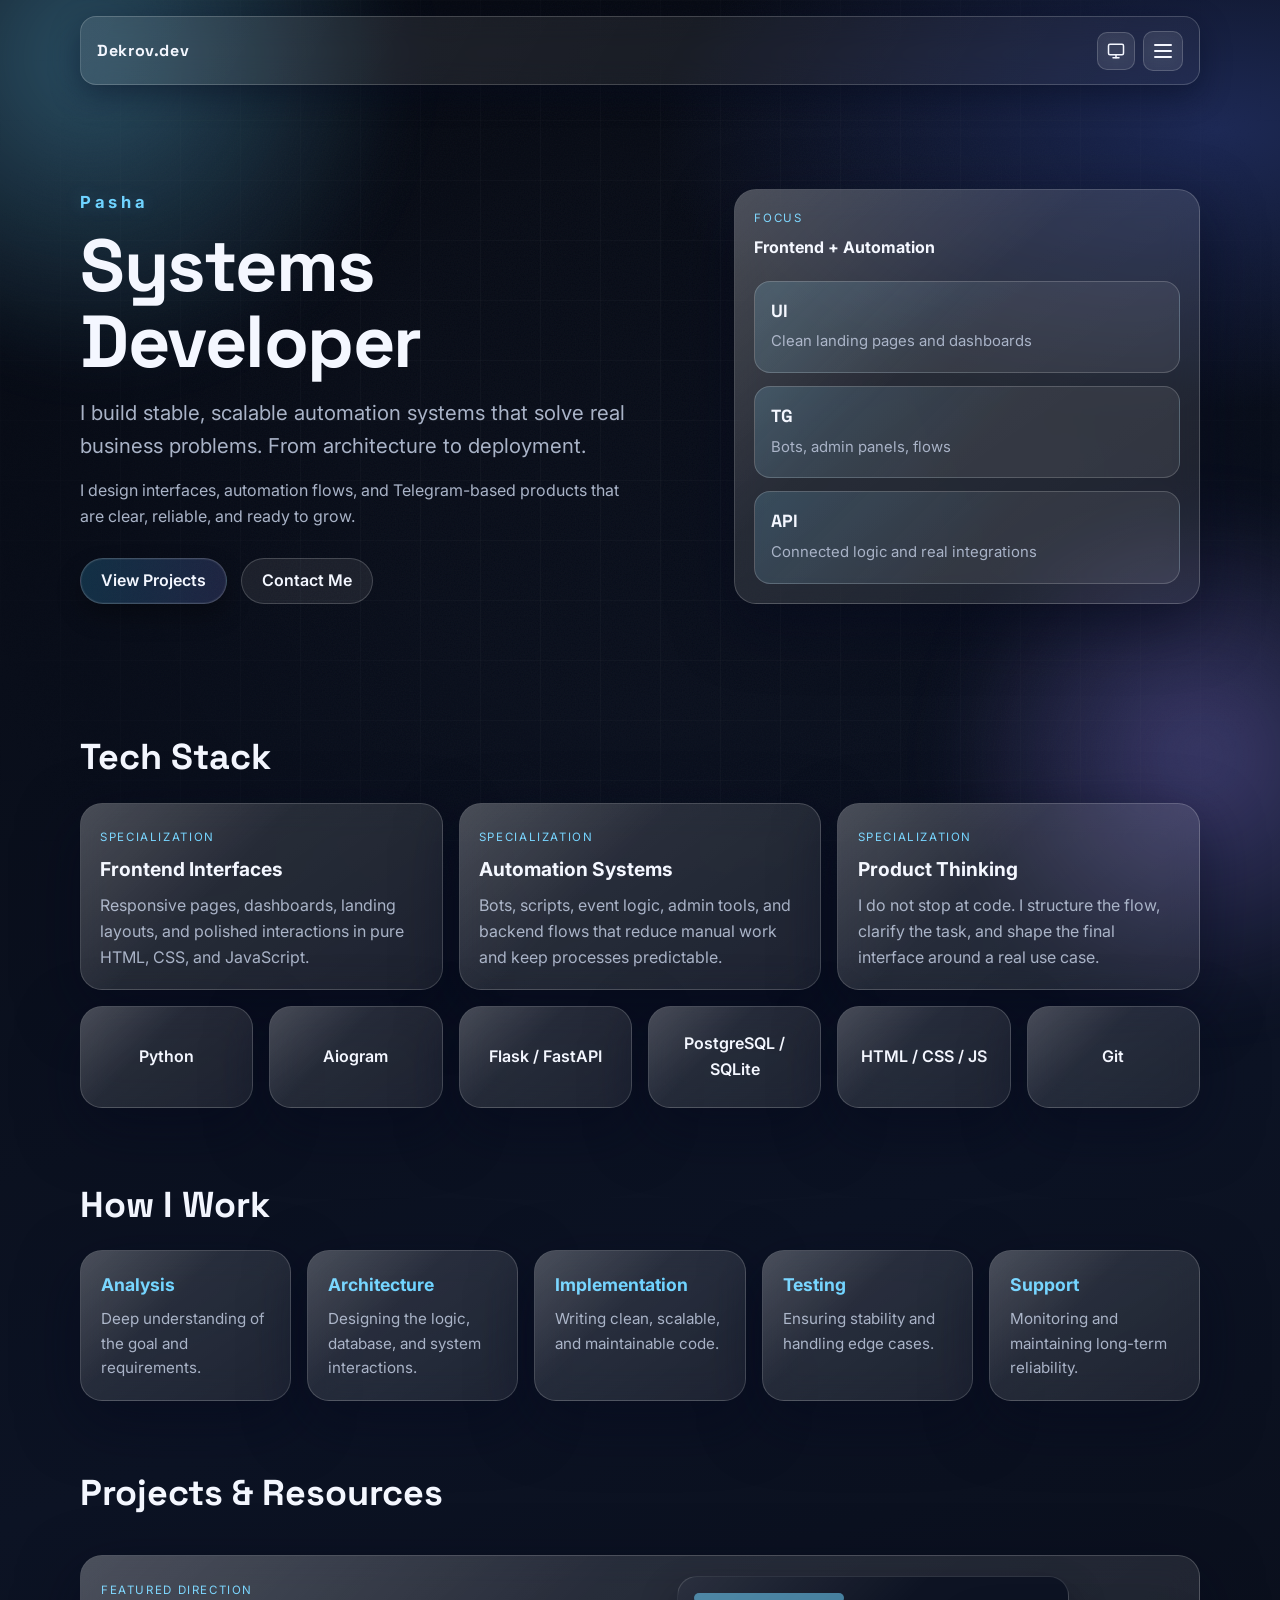
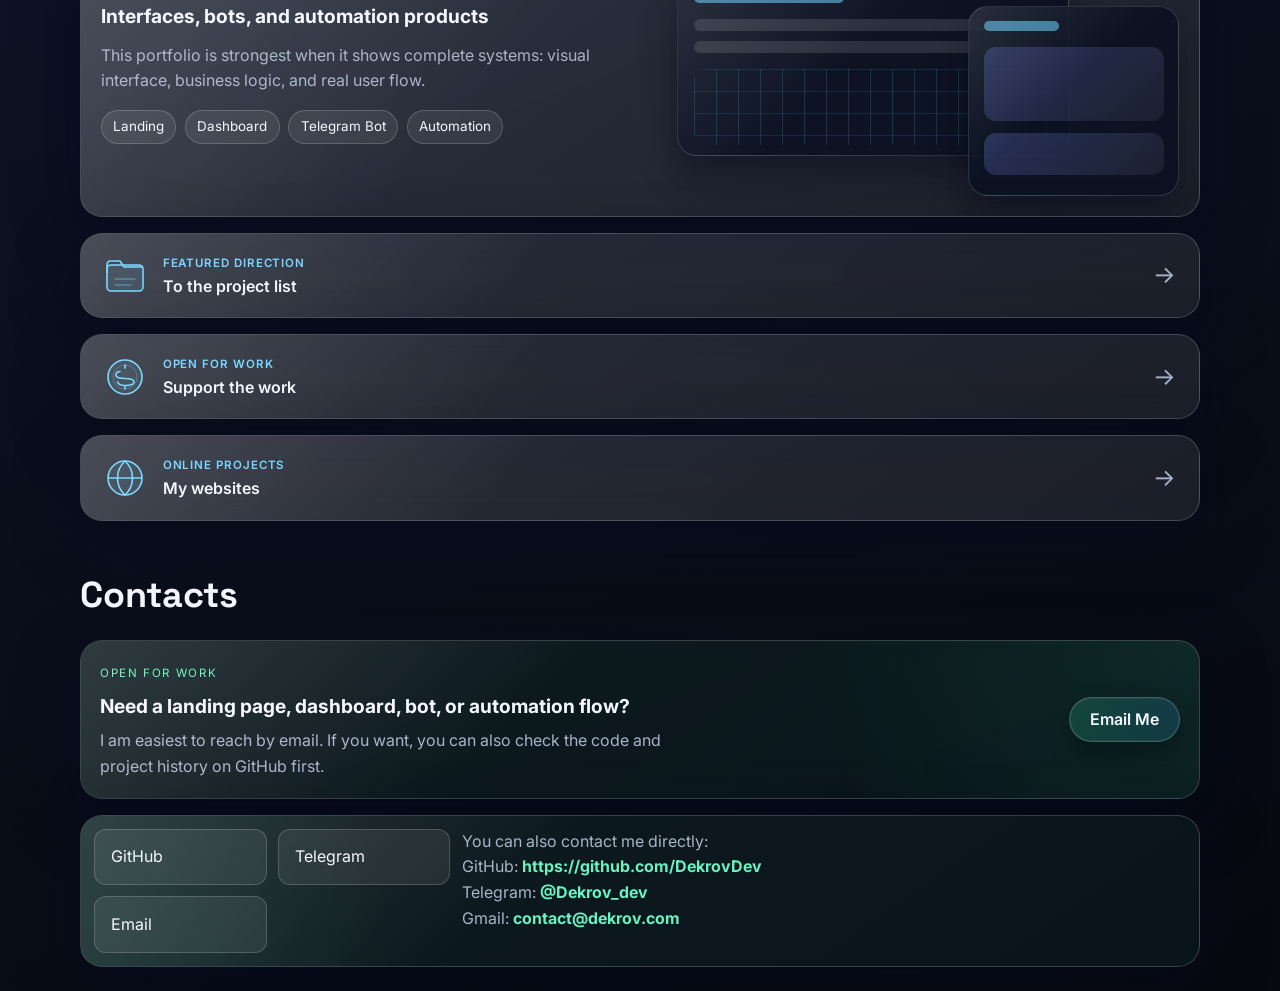
==== commit 9f1ae38e: "Remove about section and add websites page" ====
--- a/index.html
+++ b/index.html
@@ -18,7 +18,7 @@
   <link rel="preconnect" href="https://fonts.googleapis.com">
   <link rel="preconnect" href="https://fonts.gstatic.com" crossorigin>
   <link href="https://fonts.googleapis.com/css2?family=Inter:wght@400;500;600;700;800&family=Space+Grotesk:wght@500;600;700&display=swap" rel="stylesheet">
-  <link rel="stylesheet" href="style.css">
+  <link rel="stylesheet" href="style.css?v=20260915">
   <script>
     (function () {
       const savedTheme = localStorage.getItem('theme') || 'auto';
@@ -75,7 +75,6 @@
       <div class="menu-overlay" id="menu-overlay">
         <div class="menu-card">
           <nav class="mobile-nav">
-            <a href="#about" data-i18n="nav-about">About me</a>
             <a href="#projects" data-i18n="nav-projects">Projects</a>
             <a href="#contacts" data-i18n="nav-contacts">Contacts</a>
 
@@ -142,49 +141,6 @@
       </div>
     </section>
 
-    <section id="about" class="container section reveal reveal-slide scroll-zoom">
-      <h2 data-i18n="about-title">About me</h2>
-      <article class="glass-card about-card">
-        <p data-i18n="about-text">
-          I am a person who finds it important to understand how and why everything works. I am interested in systems: technical, logical, and human. I dislike chaos and random decisions, so I break down any idea into its structure and bring it to a working, stable state.
-        </p>
-        <div class="about-grid">
-          <section class="about-block">
-            <h3 data-i18n="about-h-approach">Approach</h3>
-            <ul class="about-list">
-              <li data-i18n="about-app-1">First architecture, then implementation</li>
-              <li data-i18n="about-app-2">Failure Point and Scalability Analysis</li>
-              <li data-i18n="about-app-3">A system, not a collection of unrelated functions</li>
-            </ul>
-          </section>
-          <section class="about-block">
-            <h3 data-i18n="about-h-prog">Programming</h3>
-            <ul class="about-list">
-              <li data-i18n="about-prog-1">Python, asynchronous logic, web interfaces</li>
-              <li data-i18n="about-prog-2">Automation, events, database</li>
-              <li data-i18n="about-prog-3">Readable structure and extensible code</li>
-            </ul>
-          </section>
-          <section class="about-block">
-            <h3 data-i18n="about-h-tg">Telegram</h3>
-            <ul class="about-list">
-              <li data-i18n="about-tg-1">Bots as part of a complete system</li>
-              <li data-i18n="about-tg-2">Bundle: bot + web interface + database</li>
-              <li data-i18n="about-tg-3">Real-time monitoring and control</li>
-            </ul>
-          </section>
-          <section class="about-block">
-            <h3 data-i18n="about-h-val">Values</h3>
-            <ul class="about-list">
-              <li data-i18n="about-val-1">Honesty and directness</li>
-              <li data-i18n="about-val-2">Calm, working dialogue</li>
-              <li data-i18n="about-val-3">Thoughtful style in code and interface</li>
-            </ul>
-          </section>
-        </div>
-      </article>
-    </section>
-
     <section id="tech-stack" class="container section reveal reveal-slide scroll-zoom">
       <h2 data-i18n="tech-title">Tech Stack</h2>
       <div class="specialties-grid">
@@ -319,6 +275,20 @@
             </div>
             <span class="btn-arrow">→</span>
           </a>
+
+          <a class="glass-card project-card projects-btn-new" href="sites.html">
+            <div class="projects-btn-icon" aria-hidden="true">
+              <svg width="40" height="40" viewBox="0 0 40 40" fill="none" xmlns="http://www.w3.org/2000/svg">
+                <circle cx="20" cy="20" r="17" fill="rgba(111,211,255,0.1)" stroke="#6fd3ff" stroke-width="1.6"/>
+                <path d="M3.5 20H36.5M20 3C24.8 7.5 27.5 13.6 27.5 20C27.5 26.4 24.8 32.5 20 37M20 3C15.2 7.5 12.5 13.6 12.5 20C12.5 26.4 15.2 32.5 20 37" stroke="#6fd3ff" stroke-width="1.6" stroke-linecap="round"/>
+              </svg>
+            </div>
+            <div class="projects-btn-copy">
+              <span class="projects-btn-kicker" data-i18n="sites-card-kicker">Online projects</span>
+              <span class="projects-btn-title" data-i18n="sites-card-title">My websites</span>
+            </div>
+            <span class="btn-arrow">→</span>
+          </a>
         </div>
       </div>
     </section>
--- a/style.css
+++ b/style.css
@@ -854,55 +854,6 @@
   font-weight: 700;
 }
 
-.about-card {
-  max-width: 860px;
-  padding: 1.35rem 1.35rem 1.45rem;
-  color: var(--text);
-}
-
-.about-card > p {
-  margin: 0 0 1rem;
-  color: var(--text-muted);
-}
-
-.about-grid {
-  display: grid;
-  grid-template-columns: repeat(2, minmax(0, 1fr));
-  gap: 0.75rem;
-}
-
-.about-block {
-  padding: 0.85rem 0.9rem;
-  border: 1px solid var(--card-border);
-  border-radius: var(--radius-sm);
-  background: var(--surface);
-}
-
-.about-block h3 {
-  margin: 0 0 0.45rem;
-  font-size: 0.98rem;
-  color: var(--text);
-}
-
-.about-list {
-  margin: 0;
-  padding-left: 1rem;
-  color: var(--text-muted);
-}
-
-.about-list li {
-  margin-bottom: 0.3rem;
-}
-
-[data-theme="light"] .about-block {
-  background: rgba(241, 245, 249, 0.6);
-  border-color: rgba(15, 23, 42, 0.1);
-}
-
-[data-theme="light"] .about-block h3 {
-  color: #0f172a;
-}
-
 .hero {
   padding: 6.5rem 0 4.5rem;
 }
@@ -1416,6 +1367,51 @@
   font-size: 1rem;
   font-weight: 600;
   line-height: 1.35;
+}
+
+.sites-grid {
+  display: grid;
+  grid-template-columns: repeat(2, minmax(0, 1fr));
+  gap: 1rem;
+  padding-bottom: 3rem;
+}
+
+.site-card {
+  display: flex;
+  flex-direction: column;
+  align-items: flex-start;
+  min-height: 250px;
+  padding: 1.5rem;
+  transition: transform var(--ease), border-color var(--ease), box-shadow var(--ease);
+}
+
+.site-card:hover {
+  transform: translateY(-5px);
+  border-color: rgba(111, 211, 255, 0.5);
+  box-shadow: 0 24px 45px rgba(9, 25, 58, 0.62), 0 0 25px rgba(111, 211, 255, 0.1);
+}
+
+.site-card-kicker {
+  margin-bottom: 0.7rem;
+  color: var(--accent);
+  font-size: 0.74rem;
+  font-weight: 700;
+  letter-spacing: 0.09em;
+  text-transform: uppercase;
+}
+
+.site-card h2 {
+  margin-bottom: 0.75rem;
+  font-size: clamp(1.45rem, 2.8vw, 2rem);
+}
+
+.site-card p {
+  margin: 0;
+  color: var(--text-muted);
+}
+
+.site-card .project-link {
+  margin-top: auto;
 }
 
 @media (max-width: 600px) {
@@ -1916,6 +1912,10 @@
     grid-column: span 12;
   }
 
+  .architecture-grid {
+    grid-template-columns: 1fr 1fr;
+  }
+
   .hero-layout,
   .specialties-grid,
   .featured-project,
@@ -2002,11 +2002,15 @@
     width: 46%;
   }
 
-  .about-grid {
+  .contacts-wrap {
     grid-template-columns: 1fr;
   }
 
-  .contacts-wrap {
+  .architecture-grid {
+    grid-template-columns: 1fr;
+  }
+
+  .sites-grid {
     grid-template-columns: 1fr;
   }
 }
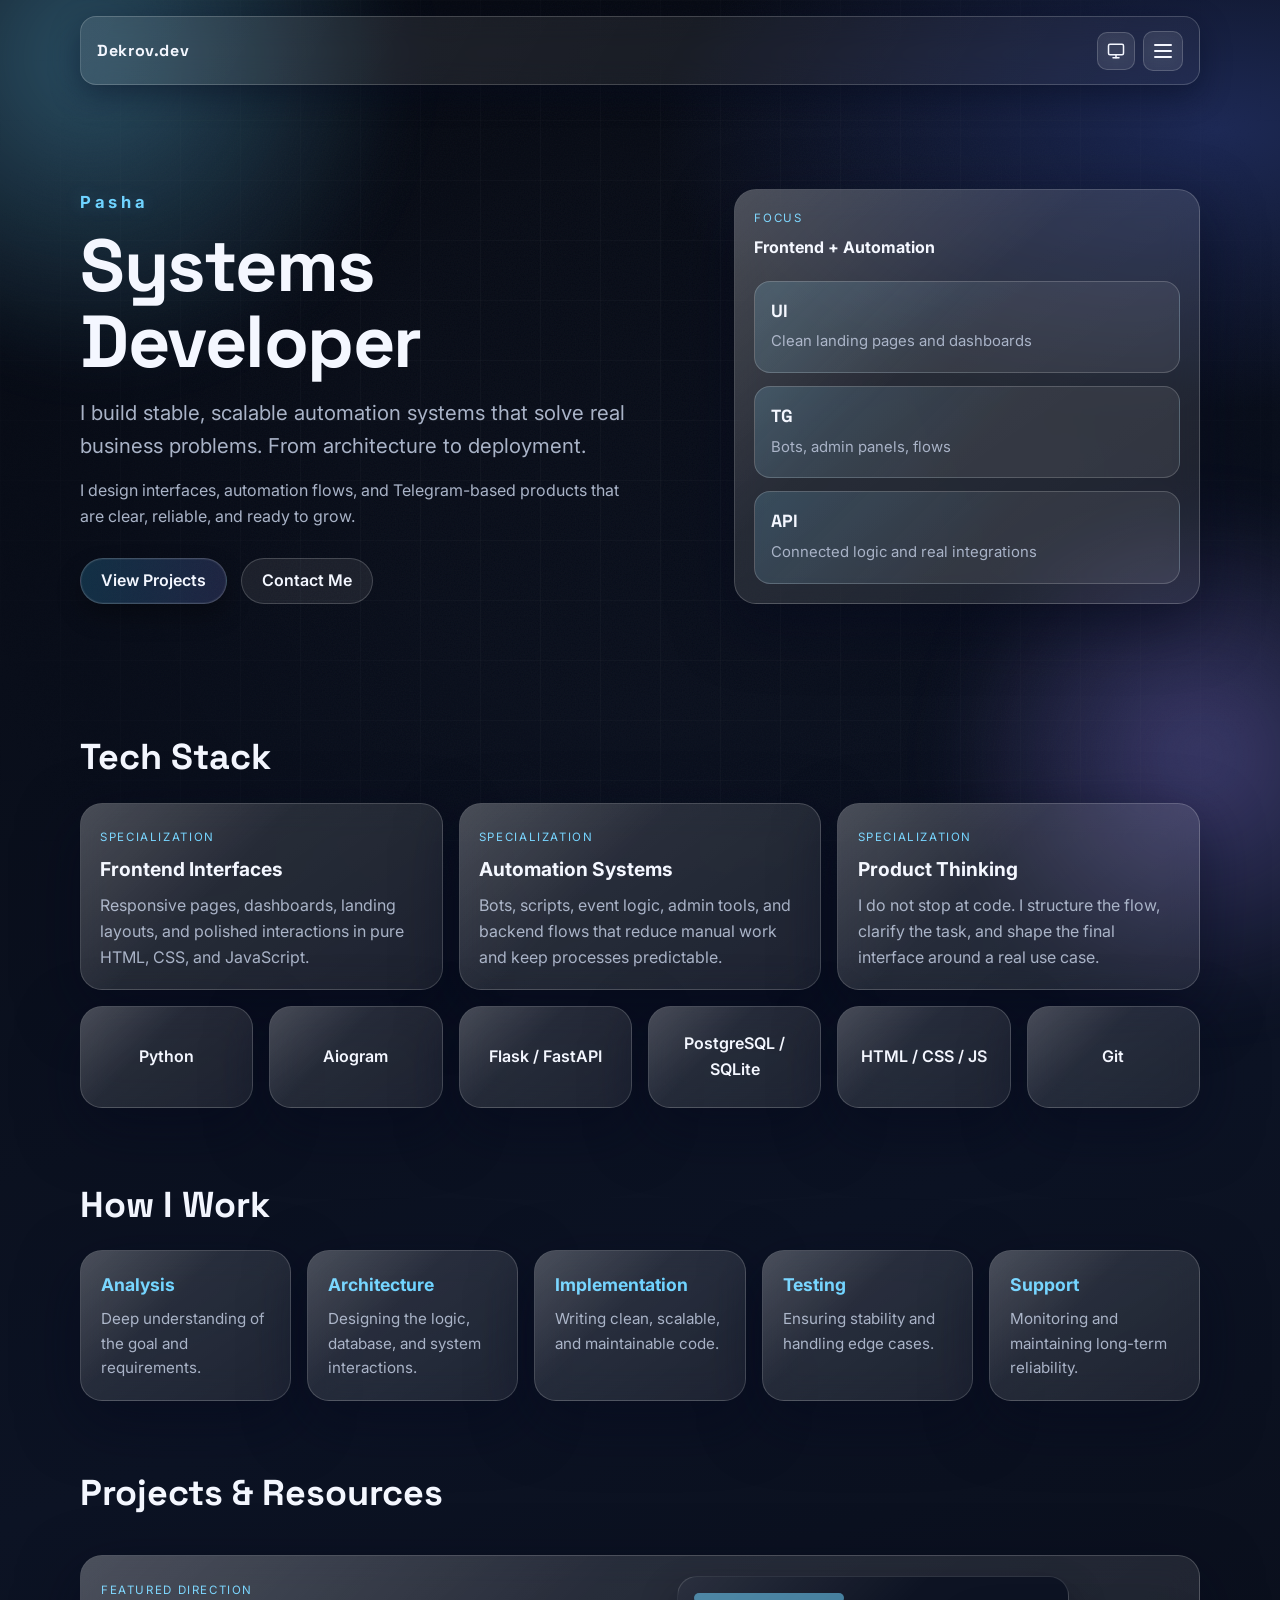
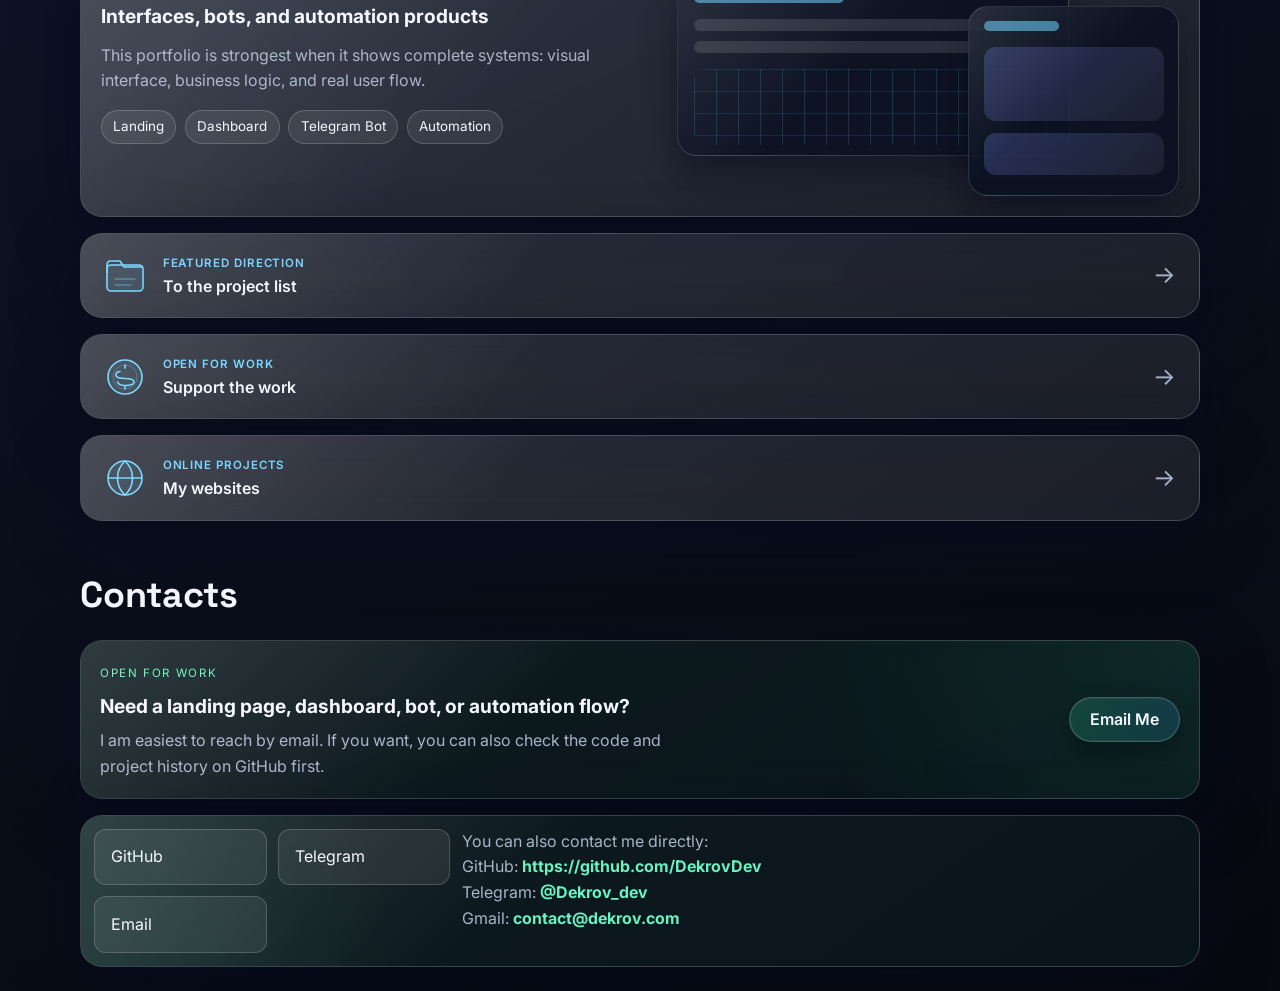
==== commit 2f3f8acb: "Fix markup errors, synchronize i18n keys, and clean repository" ====
--- a/index.html
+++ b/index.html
@@ -101,6 +101,7 @@
         </div>
       </div>
     </div>
+    </div>
   </header>
 
   <main>
@@ -335,4 +336,4 @@
  <script src="scripts.js?v=20260826"></script>
 </body>
 </html>
-
+
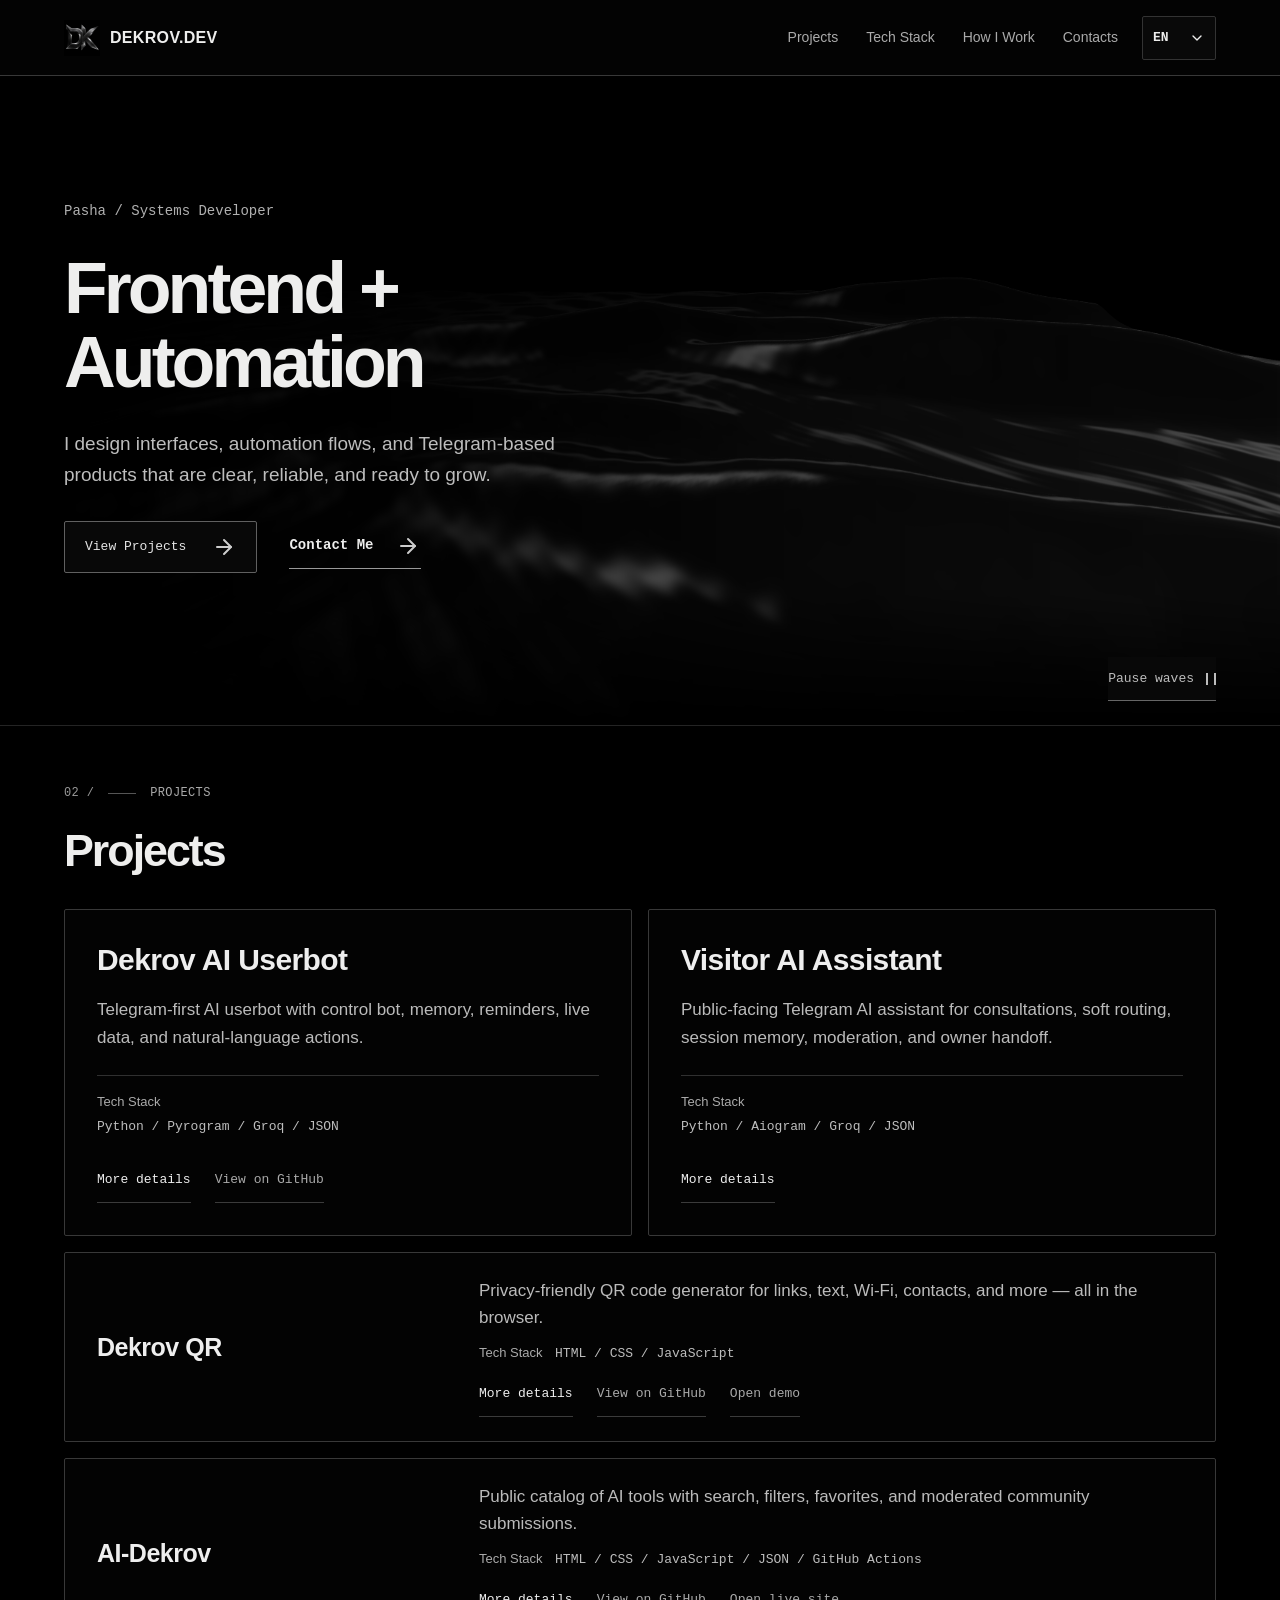
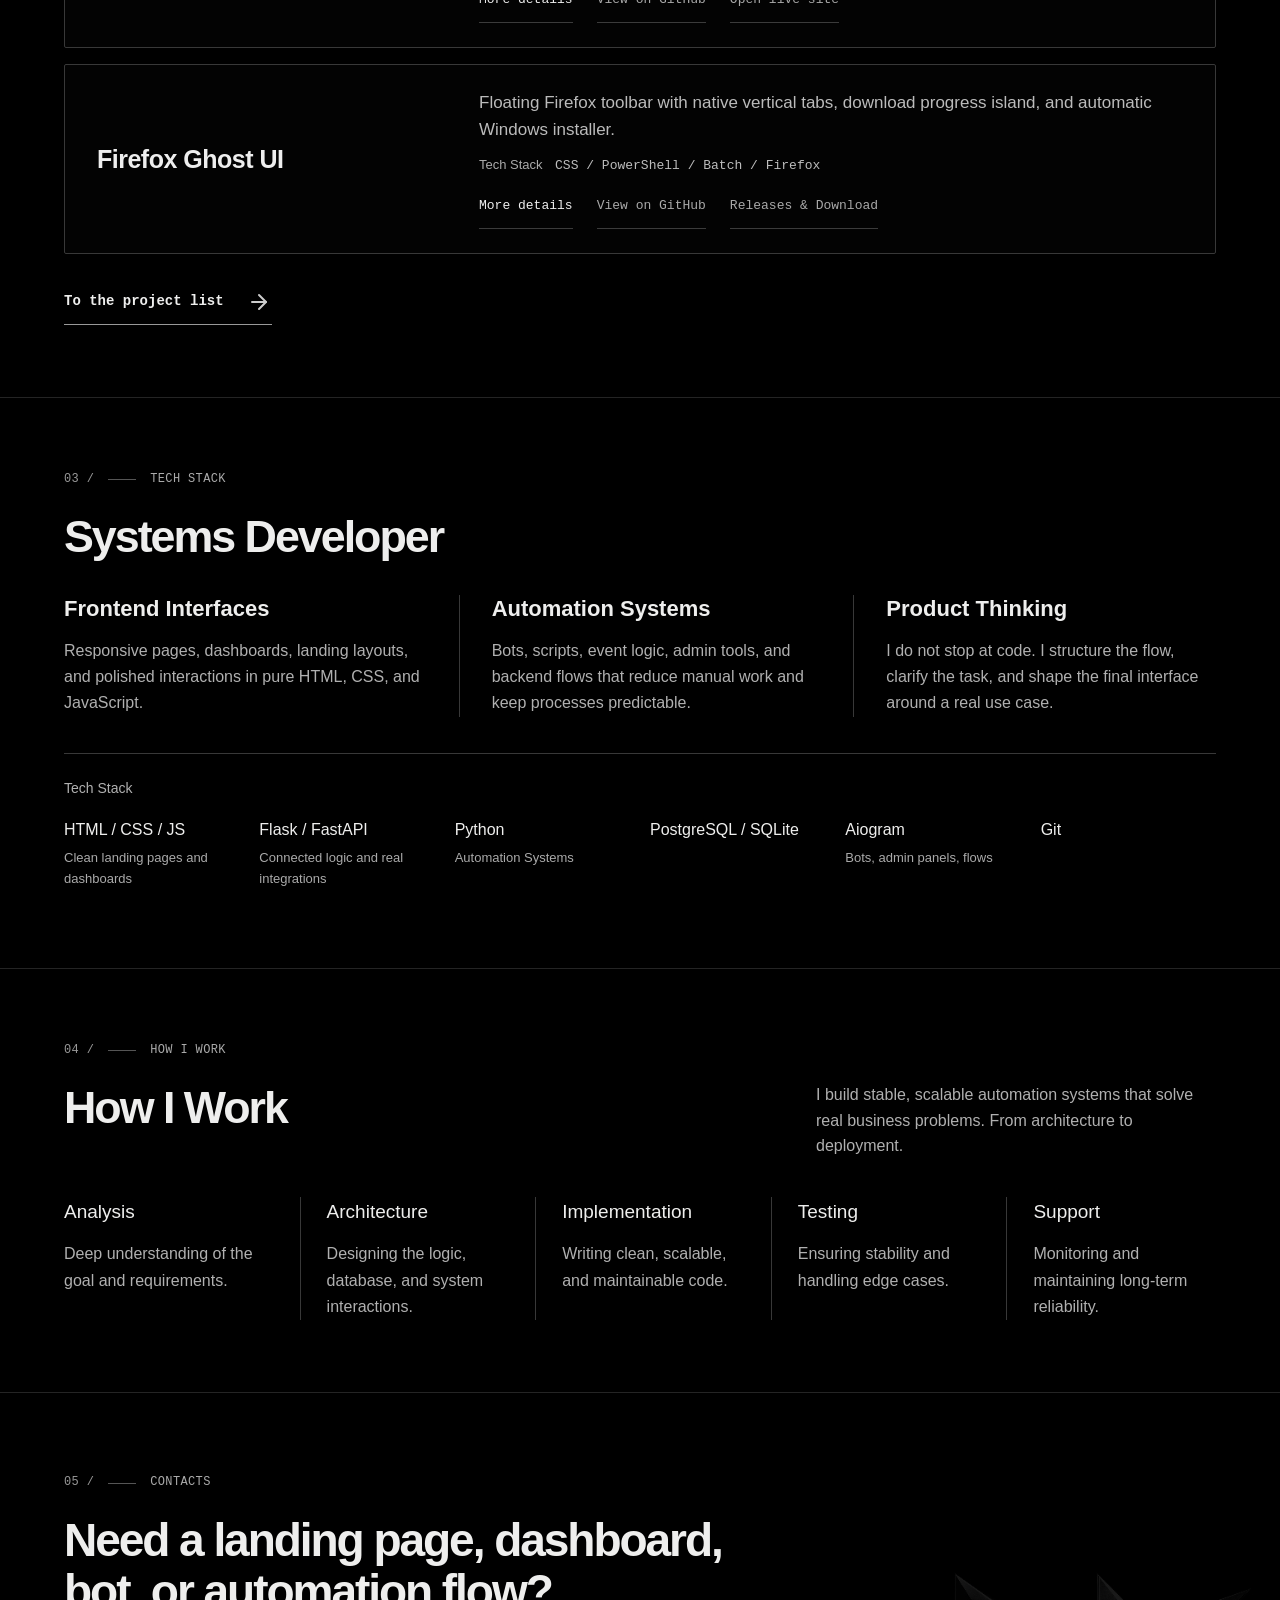
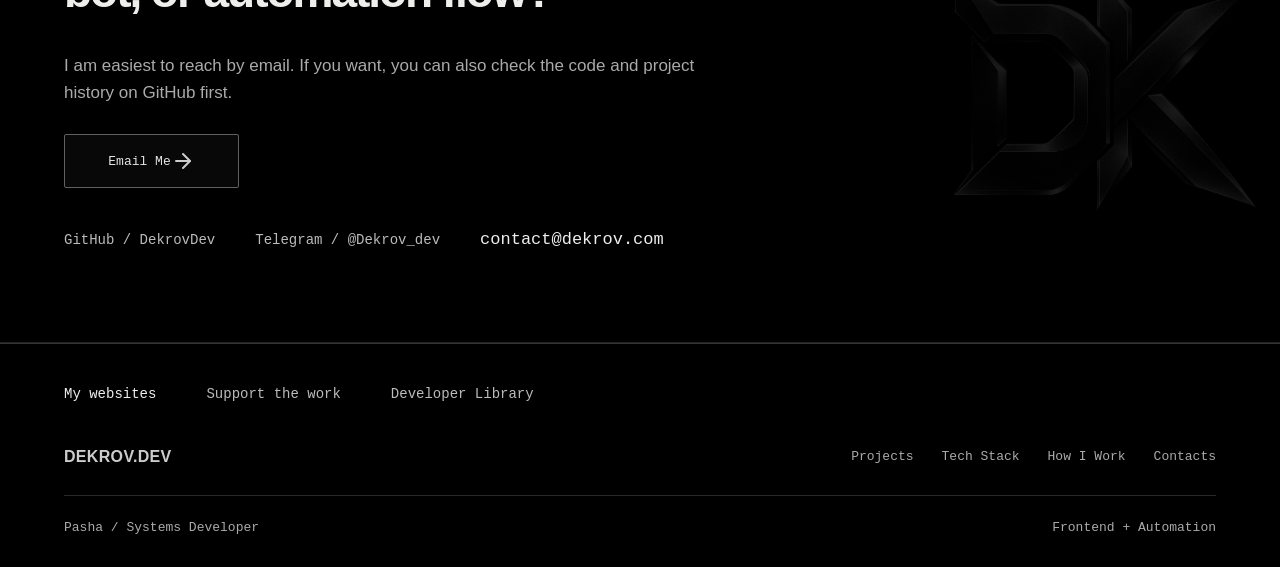
==== commit 4592579f: "Redesign portfolio with monochrome layout and animated waves" ====
--- a/index.html
+++ b/index.html
@@ -1,87 +1,43 @@
 <!doctype html>
-<html lang="en">
+<html lang="en" data-theme="dark">
 <head>
-  <script async src="https://www.googletagmanager.com/gtag/js?id=G-NY04NMP3VW"></script>
-  <script>
-    window.dataLayer = window.dataLayer || [];
-    function gtag(){dataLayer.push(arguments);}
-    gtag('js', new Date());
 
-    gtag('config', 'G-NY04NMP3VW');
-  </script>
+
   <meta charset="UTF-8">
   <meta name="viewport" content="width=device-width, initial-scale=1.0">
   <meta name="description" content="Developer portfolio: projects, experience, and contacts.">
-  <title>Portfolio | Developer</title>
-  <link rel="icon" type="image/png" href="assets/favicon-rounded.png">
-  <link rel="apple-touch-icon" href="assets/favicon-rounded.png">
-  <link rel="preconnect" href="https://fonts.googleapis.com">
-  <link rel="preconnect" href="https://fonts.gstatic.com" crossorigin>
-  <link href="https://fonts.googleapis.com/css2?family=Inter:wght@400;500;600;700;800&family=Space+Grotesk:wght@500;600;700&display=swap" rel="stylesheet">
+  <title>Dekrov.dev | Frontend + Automation</title>
+  <link rel="icon" type="image/png" href="assets/favicon-dk.png?v=20261006-dk">
+  <link rel="apple-touch-icon" href="assets/favicon-dk.png?v=20261006-dk">
+
+
+
   <link rel="stylesheet" href="style.css?v=20260915">
-  <script>
-    (function () {
-      const savedTheme = localStorage.getItem('theme') || 'auto';
-      
-      if (savedTheme === 'dark' || savedTheme === 'light') {
-        document.documentElement.setAttribute('data-theme', savedTheme);
-      } else {
-        document.documentElement.removeAttribute('data-theme');
-      }
-      
-      document.documentElement.setAttribute('data-theme-mode', savedTheme);
-    })();
-  </script>
+
+<link rel="stylesheet" href="monochrome.css?v=20261007-restored17">
+<link rel="stylesheet" href="assets/editorial.css?v=20261008-audit22">
 </head>
-<body>
+<body class="mono-home">
+<a class="skip-link" href="#main-content" data-i18n="ui-skip-main">Skip to content</a>
   <div class="bg-orb orb-1" aria-hidden="true"></div>
   <div class="bg-orb orb-2" aria-hidden="true"></div>
   <div class="bg-grid" aria-hidden="true"></div>
 
-  <header class="site-header container">
-    <a class="brand" href="#hero">Dekrov.dev</a>
-
-    <div class="header-actions">
-      <div class="theme-toggle-wrapper">
-        <button class="theme-toggle" id="theme-btn" aria-label="Toggle theme" title="Theme: Auto">
-          <svg class="icon-sun" xmlns="http://www.w3.org/2000/svg" width="18" height="18" viewBox="0 0 24 24" fill="none" stroke="currentColor" stroke-width="2" stroke-linecap="round" stroke-linejoin="round">
-            <circle cx="12" cy="12" r="5"></circle>
-            <line x1="12" y1="1" x2="12" y2="3"></line>
-            <line x1="12" y1="21" x2="12" y2="23"></line>
-            <line x1="4.22" y1="4.22" x2="5.64" y2="5.64"></line>
-            <line x1="18.36" y1="18.36" x2="19.78" y2="19.78"></line>
-            <line x1="1" y1="12" x2="3" y2="12"></line>
-            <line x1="21" y1="12" x2="23" y2="12"></line>
-            <line x1="4.22" y1="19.78" x2="5.64" y2="18.36"></line>
-            <line x1="18.36" y1="5.64" x2="19.78" y2="4.22"></line>
-          </svg>
-          <svg class="icon-moon" xmlns="http://www.w3.org/2000/svg" width="18" height="18" viewBox="0 0 24 24" fill="none" stroke="currentColor" stroke-width="2" stroke-linecap="round" stroke-linejoin="round">
-            <path d="M21 12.79A9 9 0 1 1 11.21 3 7 7 0 0 0 21 12.79z"></path>
-          </svg>
-          <svg class="icon-auto" xmlns="http://www.w3.org/2000/svg" width="18" height="18" viewBox="0 0 24 24" fill="none" stroke="currentColor" stroke-width="2" stroke-linecap="round" stroke-linejoin="round">
-            <rect x="2" y="3" width="20" height="14" rx="2" ry="2"></rect>
-            <line x1="8" y1="21" x2="16" y2="21"></line>
-            <line x1="12" y1="17" x2="12" y2="21"></line>
-          </svg>
-        </button>
-      </div>
-
-      <div class="menu-wrapper">
-        <button class="menu-toggle" id="menu-btn" aria-label="Toggle Menu">
-          <span></span>
-          <span></span>
-          <span></span>
-        </button>
-      <div class="menu-overlay" id="menu-overlay">
-        <div class="menu-card">
-          <nav class="mobile-nav">
-            <a href="#projects" data-i18n="nav-projects">Projects</a>
-            <a href="#contacts" data-i18n="nav-contacts">Contacts</a>
-
-            <div class="lang-scroll-area">
+  <header class="site-header">
+  <div class="brand-signature">
+    <a class="brand" href="#hero"><span class="brand-mark" aria-hidden="true"><img src="assets/favicon-dk.png" width="36" height="36" alt=""><svg class="brand-sheen" viewBox="0 0 400 400" aria-hidden="true" focusable="false"><defs><mask id="dk-metal-mask" maskUnits="userSpaceOnUse" x="0" y="0" width="400" height="400"><image href="assets/favicon-dk.png" width="400" height="400"/></mask><linearGradient id="dk-silver" x1="0" x2="1"><stop offset="0" stop-color="white" stop-opacity="0"/><stop offset=".5" stop-color="white" stop-opacity=".85"/><stop offset="1" stop-color="white" stop-opacity="0"/></linearGradient></defs><g mask="url(#dk-metal-mask)"><rect class="dk-glint" x="0" y="-50" width="150" height="500" fill="url(#dk-silver)"/></g></svg></span><span>Dekrov.dev</span></a>
+    <div class="brand-role"><span class="" data-i18n="hero-name">Systems Developer</span><span class="signature-focus"> / <span class="" data-i18n="hero-panel-title">Frontend + Automation</span></span></div>
+  </div>
+  <nav class="desktop-nav" aria-label="Primary navigation">
+      <a href="#projects"><span class="" data-i18n="nav-projects">Projects</span></a>
+      <a href="#tech-stack"><span class="" data-i18n="tech-title">Tech Stack</span></a>
+      <a href="#workflow"><span class="" data-i18n="flow-title">How I Work</span></a>
+      <a href="#contacts"><span class="" data-i18n="nav-contacts">Contacts</span></a>
+    </nav>
+  <div class="header-actions"><div class="header-language">
               <div class="lang-dropdown">
-                <button class="lang-btn" id="lang-btn" type="button" aria-label="Select language" aria-expanded="false">
-                  <span class="lang-current" id="lang-current">English</span>
+                <button class="lang-btn" id="lang-btn" aria-controls="lang-options" type="button" aria-label="Select language" aria-expanded="false">
+                  <span class="lang-current" id="lang-current">EN</span>
                   <svg class="lang-arrow" xmlns="http://www.w3.org/2000/svg" width="16" height="16" viewBox="0 0 24 24" fill="none" stroke="currentColor" stroke-width="2" stroke-linecap="round" stroke-linejoin="round">
                     <polyline points="6 9 12 15 18 9"></polyline>
                   </svg>
@@ -96,244 +52,108 @@
                   <button class="lang-option" data-value="zh">中文</button>
                 </div>
               </div>
-            </div>
-          </nav>
-        </div>
+            </div><div class="menu-wrapper">
+    <button class="menu-toggle" id="menu-btn" type="button" aria-label="Toggle menu" data-i18n-aria-label="menu-toggle-label" aria-controls="menu-overlay" aria-expanded="false"><span></span><span></span><span></span></button>
+    <div class="menu-overlay" id="menu-overlay" inert aria-hidden="true"><div class="menu-card"><nav class="mobile-nav">
+      <a href="#projects" data-i18n="nav-projects">Projects</a>
+      <a href="#tech-stack" data-i18n="tech-title">Tech Stack</a>
+      <a href="#workflow" data-i18n="flow-title">How I Work</a>
+      <a href="#contacts" data-i18n="nav-contacts">Contacts</a>
+
+
+    </nav></div></div>
+  </div></div>
+</header>
+
+  <main id="main-content" tabindex="-1">
+  <section id="hero" class="hero">
+    <div class="wave-background" aria-hidden="true">
+      <img class="wave-image" src="assets/graphite-waves.png" width="1774" height="887" alt="" fetchpriority="high" decoding="async">
+      <canvas class="wave-canvas"></canvas>
+    </div>
+    <div class="container"><div class="hero-copy">
+      <p class="hero-identity"><span data-i18n="hero-eyebrow">Pasha</span> / <span data-i18n="hero-name">Systems Developer</span></p>
+      <h1 data-i18n="hero-panel-title">Frontend + Automation</h1>
+      <p class="tagline" data-i18n="hero-support">I design interfaces, automation flows, and Telegram-based products that are clear, reliable, and ready to grow.</p>
+      <div class="hero-actions">
+        <a class="btn-primary" href="#projects"><span class="" data-i18n="hero-btn">View Projects</span><img class="mono-icon " src="assets/icons/arrow-right.svg" width="24" height="24" alt="" aria-hidden="true"></a>
+        <a class="text-link" href="#contacts"><span class="" data-i18n="hero-contact-btn">Contact Me</span><img class="mono-icon " src="assets/icons/arrow-right.svg" width="24" height="24" alt="" aria-hidden="true"></a>
       </div>
+    </div></div>
+    <button class="wave-control" type="button" id="wave-control" aria-pressed="false" hidden><span id="wave-control-label">Pause waves</span><span class="wave-control-symbol" aria-hidden="true"></span></button>
+  </section>
+  <section id="projects" class="home-section"><div class="container reveal">
+    <p class="section-label"><span class="section-index">02 /</span><span data-i18n="nav-projects">Projects</span></p>
+    <h2 data-i18n="nav-projects">Projects</h2>
+    <div class="project-list"><article class="project-row">
+      <div class="project-heading"><h3 id="home-project-1"><a href="projects/AI.Userbot/project-ai-userbot.html"><span class="" data-i18n="proj-name-2">Dekrov AI Userbot</span></a></h3></div>
+      <div class="project-summary"><p class="" data-i18n="proj-desc-2">Telegram-first AI userbot with control bot, memory, reminders, live data, and natural-language actions.</p><div class="project-stack"><span data-i18n="tech-title">Tech Stack</span> <span class="project-kind">Python / Pyrogram / Groq / JSON</span></div></div>
+    <div class="project-evidence"><a href="projects/AI.Userbot/project-ai-userbot.html" aria-labelledby="home-action-1-proj-more home-project-1"><span id="home-action-1-proj-more" data-i18n="proj-more">More details</span></a><a href="https://github.com/DekrovDev/dekrov-ai-userbot-public/" target="_blank" rel="noreferrer noopener" aria-labelledby="home-action-1-proj-github home-project-1"><span id="home-action-1-proj-github" data-i18n="proj-github">View on GitHub</span></a></div></article><article class="project-row">
+      <div class="project-heading"><h3 id="home-project-2"><a href="projects/Visitor/project-visitor-ai.html"><span class="" data-i18n="proj-name-3">Visitor AI Assistant</span></a></h3></div>
+      <div class="project-summary"><p class="" data-i18n="proj-desc-3">Public-facing Telegram AI assistant for consultations, soft routing, session memory, moderation, and owner handoff.</p><div class="project-stack"><span data-i18n="tech-title">Tech Stack</span> <span class="project-kind">Python / Aiogram / Groq / JSON</span></div></div>
+    <div class="project-evidence"><a href="projects/Visitor/project-visitor-ai.html" aria-labelledby="home-action-2-proj-more home-project-2"><span id="home-action-2-proj-more" data-i18n="proj-more">More details</span></a></div></article><article class="project-row">
+      <div class="project-heading"><h3 id="home-project-3"><a href="projects/QR/project-dekrov-qr.html"><span class="" data-i18n="proj-name-4">Dekrov QR</span></a></h3></div>
+      <div class="project-summary"><p class="" data-i18n="proj-desc-4">Privacy-friendly QR code generator for links, text, Wi-Fi, contacts, and more — all in the browser.</p><div class="project-stack"><span data-i18n="tech-title">Tech Stack</span> <span class="project-kind">HTML / CSS / JavaScript</span></div></div>
+    <div class="project-evidence"><a href="projects/QR/project-dekrov-qr.html" aria-labelledby="home-action-3-proj-more home-project-3"><span id="home-action-3-proj-more" data-i18n="proj-more">More details</span></a><a href="https://github.com/DekrovDev/dekrov-qr" target="_blank" rel="noreferrer noopener" aria-labelledby="home-action-3-proj-github home-project-3"><span id="home-action-3-proj-github" data-i18n="proj-github">View on GitHub</span></a><a href="https://dekrovdev.github.io/dekrov-qr/" target="_blank" rel="noreferrer noopener" aria-labelledby="home-action-3-qr-demo home-project-3"><span id="home-action-3-qr-demo" data-i18n="qr-demo">Open demo</span></a></div></article><article class="project-row">
+      <div class="project-heading"><h3 id="home-project-4"><a href="projects/AI.Tools/project-ai-tools.html"><span class="" data-i18n="proj-name-5">AI-Dekrov</span></a></h3></div>
+      <div class="project-summary"><p class="" data-i18n="proj-desc-5">Public catalog of AI tools with search, filters, favorites, and moderated community submissions.</p><div class="project-stack"><span data-i18n="tech-title">Tech Stack</span> <span class="project-kind">HTML / CSS / JavaScript / JSON / GitHub Actions</span></div></div>
+    <div class="project-evidence"><a href="projects/AI.Tools/project-ai-tools.html" aria-labelledby="home-action-4-proj-more home-project-4"><span id="home-action-4-proj-more" data-i18n="proj-more">More details</span></a><a href="https://github.com/DekrovDev/AI-tools-Dekrov" target="_blank" rel="noreferrer noopener" aria-labelledby="home-action-4-proj-github home-project-4"><span id="home-action-4-proj-github" data-i18n="proj-github">View on GitHub</span></a><a href="https://ai.dekrov.com" target="_blank" rel="noreferrer noopener" aria-labelledby="home-action-4-ait-demo home-project-4"><span id="home-action-4-ait-demo" data-i18n="ait-demo">Open live site</span></a></div></article><article class="project-row">
+      <div class="project-heading"><h3 id="home-project-5"><a href="projects/Firefox.Ghost.UI/project-firefox-ghost-ui.html"><span class="" data-i18n="proj-name-6">Firefox Ghost UI</span></a></h3></div>
+      <div class="project-summary"><p class="" data-i18n="proj-desc-6">Floating Firefox toolbar with native vertical tabs, download progress island, and automatic Windows installer.</p><div class="project-stack"><span data-i18n="tech-title">Tech Stack</span> <span class="project-kind">CSS / PowerShell / Batch / Firefox</span></div></div>
+    <div class="project-evidence"><a href="projects/Firefox.Ghost.UI/project-firefox-ghost-ui.html" aria-labelledby="home-action-5-proj-more home-project-5"><span id="home-action-5-proj-more" data-i18n="proj-more">More details</span></a><a href="https://github.com/DekrovDev/firefox-ghost-ui" target="_blank" rel="noreferrer noopener" aria-labelledby="home-action-5-proj-github home-project-5"><span id="home-action-5-proj-github" data-i18n="proj-github">View on GitHub</span></a><a href="https://github.com/DekrovDev/firefox-ghost-ui/releases" target="_blank" rel="noreferrer noopener" aria-labelledby="home-action-5-fg-download home-project-5"><span id="home-action-5-fg-download" data-i18n="fg-download">Releases & Download</span></a></div></article></div>
+<div class="project-list-link"><a class="text-link" href="projects.html"><span class="" data-i18n="view-all-projects">To the project list</span><img class="mono-icon" src="assets/icons/arrow-right.svg" width="24" height="24" alt="" aria-hidden="true"></a></div>
+  </div></section>
+  <section id="tech-stack" class="home-section"><div class="container reveal">
+    <p class="section-label"><span class="section-index">03 /</span><span class="" data-i18n="tech-title">Tech Stack</span></p>
+    <div class="about-layout">
+      <div class="about-copy">
+        <h2 class="" data-i18n="hero-name">Systems Developer</h2>
+        <div class="specialty-notes"><div class="specialty-note"><h3 class="" data-i18n="specialty-1-title">Frontend Interfaces</h3><p class="" data-i18n="specialty-1-text">Responsive pages, dashboards, landing layouts, and polished interactions in pure HTML, CSS, and JavaScript.</p></div><div class="specialty-note"><h3 class="" data-i18n="specialty-2-title">Automation Systems</h3><p class="" data-i18n="specialty-2-text">Bots, scripts, event logic, admin tools, and backend flows that reduce manual work and keep processes predictable.</p></div><div class="specialty-note"><h3 class="" data-i18n="specialty-3-title">Product Thinking</h3><p class="" data-i18n="specialty-3-text">I do not stop at code. I structure the flow, clarify the task, and shape the final interface around a real use case.</p></div></div>
+      </div>
+      <div class="toolkit"><h3 class="" data-i18n="tech-title">Tech Stack</h3><div class="toolkit-grid"><a class="toolkit-item" href="projects/What_is/tech.html?id=frontend&amp;from=main"><div><strong>HTML / CSS / JS</strong><span class="" data-i18n="hero-metric-ui-label">Clean landing pages and dashboards</span></div>
+</a><a class="toolkit-item" href="projects/What_is/tech.html?id=flask&amp;from=main"><div><strong>Flask / FastAPI</strong><span class="" data-i18n="hero-metric-api-label">Connected logic and real integrations</span></div>
+</a><a class="toolkit-item" href="projects/What_is/tech.html?id=python&amp;from=main"><div><strong>Python</strong><span class="" data-i18n="specialty-2-title">Automation Systems</span></div>
+</a><a class="toolkit-item" href="projects/What_is/tech.html?id=postgres&amp;from=main"><div><strong>PostgreSQL / SQLite</strong></div>
+</a><a class="toolkit-item" href="projects/What_is/tech.html?id=aiogram&amp;from=main"><div><strong>Aiogram</strong><span class="" data-i18n="hero-metric-tg-label">Bots, admin panels, flows</span></div>
+</a><a class="toolkit-item" href="projects/What_is/tech.html?id=git&amp;from=main"><div><strong>Git</strong></div>
+</a></div></div>
     </div>
+  </div></section>
+  <section id="workflow" class="home-section"><div class="container reveal">
+    <p class="section-label"><span class="section-index">04 /</span><span class="" data-i18n="flow-title">How I Work</span></p>
+    <div class="process-heading"><h2 class="" data-i18n="flow-title">How I Work</h2><p class="" data-i18n="hero-tagline">I build stable, scalable automation systems that solve real business problems. From architecture to deployment.</p></div>
+    <div class="process-grid"><article class="process-step"><h3 class="" data-i18n="flow-1-title">Analysis</h3><p class="" data-i18n="flow-1-desc">Deep understanding of the goal and requirements.</p></article><article class="process-step"><h3 class="" data-i18n="flow-2-title">Architecture</h3><p class="" data-i18n="flow-2-desc">Designing the logic, database, and system interactions.</p></article><article class="process-step"><h3 class="" data-i18n="flow-3-title">Implementation</h3><p class="" data-i18n="flow-3-desc">Writing clean, scalable, and maintainable code.</p></article><article class="process-step"><h3 class="" data-i18n="flow-4-title">Testing</h3><p class="" data-i18n="flow-4-desc">Ensuring stability and handling edge cases.</p></article><article class="process-step"><h3 class="" data-i18n="flow-5-title">Support</h3><p class="" data-i18n="flow-5-desc">Monitoring and maintaining long-term reliability.</p></article></div>
+  </div></section>
+  <section id="contacts" class="home-section"><div class="contact-emblem" aria-hidden="true"><img src="assets/favicon-dk.png" width="400" height="400" alt="" loading="lazy"></div><div class="container reveal">
+    <p class="section-label"><span class="section-index">05 /</span><span class="" data-i18n="cont-title">Contacts</span></p>
+    <div class="contact-top"><div>
+      <h2 class="" data-i18n="cont-cta-title">Need a landing page, dashboard, bot, or automation flow?</h2>
+      <p class="" data-i18n="cont-cta-text">I am easiest to reach by email. If you want, you can also check the code and project history on GitHub first.</p>
+    </div><a class="btn-primary" href="mailto:contact@dekrov.com"><span class="" data-i18n="cont-cta-btn">Email Me</span><img class="mono-icon " src="assets/icons/arrow-right.svg" width="24" height="24" alt="" aria-hidden="true"></a></div>
+    <div class="contact-links">
+      <a href="https://github.com/DekrovDev" target="_blank" rel="noreferrer noopener">GitHub / DekrovDev</a>
+      <a href="https://t.me/Dekrov_dev" target="_blank" rel="noreferrer noopener">Telegram / @Dekrov_dev</a>
+      <a href="mailto:contact@dekrov.com">contact@dekrov.com</a>
     </div>
-  </header>
+  </div></section>
+</main>
+<footer class="site-footer"><div class="container">
+      <nav class="resource-links" aria-label="Resources">
+      <a href="sites.html"><span class="" data-i18n="sites-card-title">My websites</span></a>
+      <a href="projects/donate/Donate.html"><span class="" data-i18n="view-donate">Support the work</span></a>
+      <a href="projects/tools/library.tools.html"><span class="" data-i18n="lib-title">Developer Library</span></a>
+    </nav>
+  <div class="footer-top"><a class="brand" href="#hero">Dekrov.dev</a><nav class="footer-nav" aria-label="Footer navigation">
+      <a href="#projects"><span class="" data-i18n="nav-projects">Projects</span></a>
+      <a href="#tech-stack"><span class="" data-i18n="tech-title">Tech Stack</span></a>
+      <a href="#workflow"><span class="" data-i18n="flow-title">How I Work</span></a>
+      <a href="#contacts"><span class="" data-i18n="nav-contacts">Contacts</span></a>
+    </nav></div>
+  <div class="footer-bottom"><span><span class="" data-i18n="hero-eyebrow">Pasha</span> / <span class="" data-i18n="hero-name">Systems Developer</span></span><span><span class="" data-i18n="hero-panel-title">Frontend + Automation</span></span></div>
+</div></footer>
 
-  <main>
-    <section id="hero" class="hero container reveal reveal-fade">
-      <div class="hero-layout">
-        <div class="hero-copy">
-          <p class="eyebrow hero-eyebrow" data-i18n="hero-eyebrow">Pasha</p>
-          <h1 data-i18n="hero-name">Systems Developer</h1>
-          <p class="tagline" data-i18n="hero-tagline">I build stable, scalable automation systems that solve real business problems. From architecture to deployment.</p>
-          <p class="hero-support" data-i18n="hero-support">
-            I design interfaces, automation flows, and Telegram-based products that are clear, reliable, and ready to grow.
-          </p>
-          <div class="hero-actions">
-            <a class="btn-primary" href="#projects" data-i18n="hero-btn">View Projects</a>
-            <a class="btn-secondary" href="#contacts" data-i18n="hero-contact-btn">Contact Me</a>
-          </div>
-        </div>
-        <aside class="glass-card hero-panel" aria-label="Developer focus" data-i18n-aria-label="hero-panel-aria">
-          <div class="hero-panel-top">
-            <span class="hero-panel-label" data-i18n="hero-panel-label">Focus</span>
-            <strong data-i18n="hero-panel-title">Frontend + Automation</strong>
-          </div>
-          <div class="hero-metrics">
-            <div class="hero-metric">
-              <span class="hero-metric-value" data-i18n="hero-metric-ui-value">UI</span>
-              <span class="hero-metric-label" data-i18n="hero-metric-ui-label">Clean landing pages and dashboards</span>
-            </div>
-            <div class="hero-metric">
-              <span class="hero-metric-value" data-i18n="hero-metric-tg-value">TG</span>
-              <span class="hero-metric-label" data-i18n="hero-metric-tg-label">Bots, admin panels, flows</span>
-            </div>
-            <div class="hero-metric">
-              <span class="hero-metric-value" data-i18n="hero-metric-api-value">API</span>
-              <span class="hero-metric-label" data-i18n="hero-metric-api-label">Connected logic and real integrations</span>
-            </div>
-          </div>
-        </aside>
-      </div>
-    </section>
-
-    <section id="tech-stack" class="container section reveal reveal-slide scroll-zoom">
-      <h2 data-i18n="tech-title">Tech Stack</h2>
-      <div class="specialties-grid">
-        <article class="glass-card specialty-card">
-          <span class="specialty-kicker" data-i18n="specialty-kicker">Specialization</span>
-          <h3 data-i18n="specialty-1-title">Frontend Interfaces</h3>
-          <p data-i18n="specialty-1-text">Responsive pages, dashboards, landing layouts, and polished interactions in pure HTML, CSS, and JavaScript.</p>
-        </article>
-        <article class="glass-card specialty-card">
-          <span class="specialty-kicker" data-i18n="specialty-kicker">Specialization</span>
-          <h3 data-i18n="specialty-2-title">Automation Systems</h3>
-          <p data-i18n="specialty-2-text">Bots, scripts, event logic, admin tools, and backend flows that reduce manual work and keep processes predictable.</p>
-        </article>
-        <article class="glass-card specialty-card">
-          <span class="specialty-kicker" data-i18n="specialty-kicker">Specialization</span>
-          <h3 data-i18n="specialty-3-title">Product Thinking</h3>
-          <p data-i18n="specialty-3-text">I do not stop at code. I structure the flow, clarify the task, and shape the final interface around a real use case.</p>
-        </article>
-      </div>
-      <div class="tech-grid">
-        <a href="projects/What_is/tech.html?id=python&from=main" class="glass-card tech-card">
-          <span class="tech-name">Python</span>
-        </a>
-        <a href="projects/What_is/tech.html?id=aiogram&from=main" class="glass-card tech-card">
-          <span class="tech-name">Aiogram</span>
-        </a>
-        <a href="projects/What_is/tech.html?id=flask&from=main" class="glass-card tech-card">
-          <span class="tech-name">Flask / FastAPI</span>
-        </a>
-        <a href="projects/What_is/tech.html?id=postgres&from=main" class="glass-card tech-card">
-          <span class="tech-name">PostgreSQL / SQLite</span>
-        </a>
-        <a href="projects/What_is/tech.html?id=frontend&from=main" class="glass-card tech-card">
-          <span class="tech-name">HTML / CSS / JS</span>
-        </a>
-        <a href="projects/What_is/tech.html?id=git&from=main" class="glass-card tech-card">
-          <span class="tech-name">Git</span>
-        </a>
-      </div>
-    </section>
-
-    <section id="workflow" class="container section reveal reveal-slide scroll-zoom">
-      <h2 data-i18n="flow-title">How I Work</h2>
-      <div class="workflow-grid">
-        <div class="glass-card workflow-card">
-          <h3 data-i18n="flow-1-title">Analysis</h3>
-          <p data-i18n="flow-1-desc">Deep understanding of the goal.</p>
-        </div>
-        <div class="glass-card workflow-card">
-          <h3 data-i18n="flow-2-title">Architecture</h3>
-          <p data-i18n="flow-2-desc">Designing the logic.</p>
-        </div>
-        <div class="glass-card workflow-card">
-          <h3 data-i18n="flow-3-title">Implementation</h3>
-          <p data-i18n="flow-3-desc">Writing clean code.</p>
-        </div>
-        <div class="glass-card workflow-card">
-          <h3 data-i18n="flow-4-title">Testing</h3>
-          <p data-i18n="flow-4-desc">Ensuring stability.</p>
-        </div>
-        <div class="glass-card workflow-card">
-          <h3 data-i18n="flow-5-title">Support</h3>
-          <p data-i18n="flow-5-desc">Long-term reliability.</p>
-        </div>
-      </div>
-    </section>
-
-    <section id="projects" class="container section reveal reveal-scale scroll-zoom">
-      <div class="section-head">
-        <h2 data-i18n="proj-title">Projects & Resources</h2>
-      </div>
-      <div class="project-showcase">
-        <article class="glass-card featured-project">
-          <div class="featured-copy">
-            <span class="featured-kicker" data-i18n="featured-kicker">Featured direction</span>
-            <h3 data-i18n="featured-title">Interfaces, bots, and automation products</h3>
-            <p data-i18n="featured-text">
-              This portfolio is strongest when it shows complete systems: visual interface, business logic, and real user flow.
-            </p>
-            <div class="featured-tags" aria-label="Project categories" data-i18n-aria-label="featured-tags-aria">
-              <span data-i18n="featured-tag-1">Landing</span>
-              <span data-i18n="featured-tag-2">Dashboard</span>
-              <span data-i18n="featured-tag-3">Telegram Bot</span>
-              <span data-i18n="featured-tag-4">Automation</span>
-            </div>
-          </div>
-          <div class="preview-stack" aria-hidden="true">
-            <div class="preview-window preview-window-wide">
-              <span class="preview-bar"></span>
-              <span class="preview-line preview-line-lg"></span>
-              <span class="preview-line"></span>
-              <span class="preview-grid"></span>
-            </div>
-            <div class="preview-window preview-window-tall">
-              <span class="preview-bar"></span>
-              <span class="preview-card"></span>
-              <span class="preview-card preview-card-small"></span>
-            </div>
-          </div>
-        </article>
-
-        <div class="projects-link-grid">
-          <a class="glass-card project-card projects-btn-new" href="projects.html">
-            <div class="projects-btn-icon" aria-hidden="true">
-              <svg width="40" height="40" viewBox="0 0 40 40" fill="none" xmlns="http://www.w3.org/2000/svg">
-                <rect x="2" y="10" width="36" height="26" rx="4" fill="rgba(111,211,255,0.1)" stroke="#6fd3ff" stroke-width="1.6" stroke-linejoin="round"/>
-                <path d="M2 18 L2 10 Q2 6 6 6 L15 6 L19 12 L38 12" stroke="#6fd3ff" stroke-width="1.6" fill="none" stroke-linejoin="round"/>
-                <line x1="10" y1="24" x2="30" y2="24" stroke="rgba(111,211,255,0.4)" stroke-width="1.3" stroke-linecap="round"/>
-                <line x1="10" y1="30" x2="26" y2="30" stroke="rgba(111,211,255,0.4)" stroke-width="1.3" stroke-linecap="round"/>
-              </svg>
-            </div>
-            <div class="projects-btn-copy">
-              <span class="projects-btn-kicker" data-i18n="featured-kicker">Featured direction</span>
-              <span class="projects-btn-title" data-i18n="view-all-projects">Go to the list of projects</span>
-            </div>
-            <span class="btn-arrow">→</span>
-          </a>
-
-          <a class="glass-card project-card projects-btn-new" href="projects/donate/Donate.html">
-            <div class="projects-btn-icon" aria-hidden="true">
-              <svg width="40" height="40" viewBox="0 0 40 40" fill="none" xmlns="http://www.w3.org/2000/svg">
-                <circle cx="20" cy="20" r="17" fill="rgba(111,211,255,0.1)" stroke="#6fd3ff" stroke-width="1.6"/>
-                <circle cx="20" cy="20" r="12" stroke="rgba(111,211,255,0.3)" stroke-width="1" fill="none"/>
-                <line x1="20" y1="8" x2="20" y2="11" stroke="#6fd3ff" stroke-width="1.6" stroke-linecap="round"/>
-                <line x1="20" y1="29" x2="20" y2="32" stroke="#6fd3ff" stroke-width="1.6" stroke-linecap="round"/>
-                <path d="M15 14.5 Q11 14.5 11 18 Q11 21.5 20 21.5 Q29 21.5 29 25 Q29 28.5 20 28.5 Q14 28.5 12.5 25" stroke="#6fd3ff" stroke-width="1.6" fill="none" stroke-linecap="round"/>
-              </svg>
-            </div>
-            <div class="projects-btn-copy">
-              <span class="projects-btn-kicker" data-i18n="cont-cta-kicker">Open for work</span>
-              <span class="projects-btn-title" data-i18n="view-donate">Donate</span>
-            </div>
-            <span class="btn-arrow">→</span>
-          </a>
-
-          <a class="glass-card project-card projects-btn-new" href="sites.html">
-            <div class="projects-btn-icon" aria-hidden="true">
-              <svg width="40" height="40" viewBox="0 0 40 40" fill="none" xmlns="http://www.w3.org/2000/svg">
-                <circle cx="20" cy="20" r="17" fill="rgba(111,211,255,0.1)" stroke="#6fd3ff" stroke-width="1.6"/>
-                <path d="M3.5 20H36.5M20 3C24.8 7.5 27.5 13.6 27.5 20C27.5 26.4 24.8 32.5 20 37M20 3C15.2 7.5 12.5 13.6 12.5 20C12.5 26.4 15.2 32.5 20 37" stroke="#6fd3ff" stroke-width="1.6" stroke-linecap="round"/>
-              </svg>
-            </div>
-            <div class="projects-btn-copy">
-              <span class="projects-btn-kicker" data-i18n="sites-card-kicker">Online projects</span>
-              <span class="projects-btn-title" data-i18n="sites-card-title">My websites</span>
-            </div>
-            <span class="btn-arrow">→</span>
-          </a>
-        </div>
-      </div>
-    </section>
-
-    <section id="contacts" class="container section reveal reveal-lite">
-      <h2 data-i18n="cont-title">Contacts</h2>
-      <div class="contacts-cta glass-card">
-        <div>
-          <span class="contacts-kicker" data-i18n="cont-cta-kicker">Open for work</span>
-          <h3 data-i18n="cont-cta-title">Need a landing page, dashboard, bot, or automation flow?</h3>
-          <p data-i18n="cont-cta-text">I am easiest to reach by email. If you want, you can also check the code and project history on GitHub first.</p>
-        </div>
-        <div class="contacts-cta-actions">
-          <a class="btn-primary contacts-cta-btn" href="mailto:contact@dekrov.com" data-i18n="cont-cta-btn">Email Me</a>
-        </div>
-      </div>
-      <div class="contacts-wrap glass-card">
-        <div class="contacts-buttons">
-          <a class="social-link" href="https://github.com/DekrovDev" target="_blank" rel="noreferrer noopener">
-            <span>GitHub</span>
-          </a>
-          <a class="social-link" href="https://t.me/Dekrov_dev" target="_blank" rel="noreferrer noopener">
-            <span>Telegram</span>
-          </a>
-          <a class="social-link" href="mailto:contact@dekrov.com">
-            <span>Email</span>
-          </a>
-        </div>
-        <p class="contacts-note">
-          <span data-i18n="cont-note-text">
-            You can also contact me directly:
-          </span><br>
-          <span data-i18n="cont-note-gh-label">GitHub:</span>
-          <strong>https://github.com/DekrovDev</strong><br>
-          <span>Telegram:</span>
-          <strong>@Dekrov_dev</strong><br>
-          <span data-i18n="cont-note-mail-label">Gmail:</span>
-          <strong>contact@dekrov.com</strong>
-        </p>
-      </div>
-    </section>
-  </main>
-
- <script src="scripts.js?v=20260826"></script>
+ <script src="scripts.js?v=20261008-audit22"></script>
+<script src="assets/waves-surface.js?v=20261008-review18" defer></script>
+<script src="assets/micro-motion.js?v=20261008-review18"></script>
 </body>
 </html>
-
--- a/monochrome.css
+++ b/monochrome.css
@@ -0,0 +1,437 @@
+/* The copy's monochrome design. Shared by every existing portfolio page. */
+:root, [data-theme="dark"], [data-theme="light"] {
+  color-scheme: dark;
+  --bg: #000; --bg-2: #080808; --text: #eeeeed; --text-muted: #a7a7a7;
+  --surface: #0c0c0c; --surface-strong: #171717; --line: #323232;
+  --accent: #dedede; --accent-2: #b9b9b9; --accent-3: #999; --success: #cecece;
+  --card-bg: #090909; --card-border: #292929; --header-bg: #050505;
+  --shadow-lg: none; --shadow-md: none; --bg-gradient: #000;
+  --radius-lg: 2px; --radius-md: 2px; --radius-sm: 2px; --container: 1580px;
+  --menu-toggle-fg: #e7e7e7; --scrollbar-track: #000;
+  --scrollbar-thumb: #383838; --scrollbar-thumb-hover: #686868;
+}
+html { background: #000; scroll-padding-top: 100px; }
+body { background: #000; font-family: Arial, Helvetica, sans-serif; color: var(--text); }
+h1, h2, h3, .brand { font-family: Arial, Helvetica, sans-serif; font-weight: 400; }
+h1, h2 { letter-spacing: -.045em; }
+p { line-height: 1.6; }
+button { font-family: inherit; }
+.bg-orb, .bg-grid, .theme-toggle-wrapper, .preview-stack { display: none !important; }
+.container { width: min(var(--container), calc(100% - 112px)); }
+.site-header { top: 0; width: 100%; margin: 0; padding: 0 max(56px, calc((100% - 1580px) / 2)); min-height: 76px; border: 0; border-bottom: 1px solid #383838; border-radius: 0; background: #030303; box-shadow: none; backdrop-filter: none; -webkit-backdrop-filter: none; }
+.brand { font-size: 16px; font-weight: 700; letter-spacing: .02em; text-transform: uppercase; }
+.site-header.container { width: 100%; }
+.brand-signature { display: flex; align-items: center; gap: 28px; min-width: 0; }
+.brand-role { border-left: 1px solid #757575; padding-left: 28px; color: #aaa; font: 12px/1.5 Consolas, "Courier New", monospace; letter-spacing: .055em; text-transform: uppercase; }
+.desktop-nav { display: flex; gap: 28px; margin-left: auto; align-items: center; }
+.desktop-nav a, .section-label, .eyebrow, .project-kind, .resource-links, .footer-nav, .site-footer, .lang-btn, .lang-option { font-family: Consolas, "Courier New", monospace; }
+.desktop-nav a { font-size: 12px; text-transform: uppercase; letter-spacing: .03em; color: #aaa; }
+.desktop-nav a:hover { color: #fff; }
+.header-actions { display: flex; align-items: center; gap: 12px; flex: 0 0 auto; margin-left: 24px; }
+.header-language { position: relative; }
+.header-language .lang-dropdown { width: auto; }
+.header-language .lang-btn { width: 74px; min-height: 44px; padding: 8px 10px; }
+.header-language .lang-options { left: auto; right: 0; width: 172px; max-height: calc(100svh - 100px); overflow-y: auto; }
+.header-language .lang-option { min-height: 44px; }
+.menu-toggle, .lang-btn { border-color: #333; border-radius: 2px; background: #090909; box-shadow: none; backdrop-filter: none; }
+.menu-toggle:hover, .lang-btn:hover { background: #171717; border-color: #777; }
+.menu-overlay { position: absolute; top: calc(100% + 12px); right: 0; max-width: calc(100vw - 32px); }
+.menu-wrapper { position: relative; }
+.menu-card { background: #101010 !important; border: 1px solid #3a3a3a !important; border-radius: 2px; box-shadow: 0 12px 40px #000; backdrop-filter: none; }
+.mobile-nav a { font-size: 15px; border-radius: 2px; }
+.lang-options { background: #111; border-radius: 2px; border-color: #444; }
+.lang-option:hover, .lang-option.is-active { background: #262626; color: #fff; }
+.mono-icon { width: 24px; height: 24px; flex: 0 0 auto; filter: invert(1); opacity: .8; }
+.mono-home .hero { position: relative; padding: 0; min-height: min(820px, calc(100svh - 76px)); display: flex; align-items: center; overflow: hidden; isolation: isolate; }
+.wave-background { position: absolute; inset: 0; z-index: -1; pointer-events: none; opacity: var(--wave-opacity, 1); background: #030303; }
+.wave-image, .wave-canvas { position: absolute; inset: 0; width: 100%; height: 100%; object-fit: cover; object-position: center; transition: opacity 700ms ease; }
+.wave-image { animation: wave-drift 24s ease-in-out infinite alternate; transform: scale(1.025); }
+.wave-canvas { opacity: 0; }
+.wave-background.webgl-ready .wave-canvas { opacity: 1; }
+.wave-background.webgl-ready .wave-image { animation: none; opacity: 0; }
+.wave-background::after { content: ""; position: absolute; inset: 0; background: linear-gradient(90deg, rgba(0,0,0,.28), transparent 64%), linear-gradient(0deg, #000, transparent 12%); }
+.wave-background.webgl-ready::after { background: linear-gradient(90deg, rgba(0,0,0,.82), rgba(0,0,0,.35) 48%, transparent 80%), linear-gradient(0deg, #000, transparent 16%); }
+.mono-home .hero-copy { padding: 65px 0 82px; max-width: 750px; }
+.section-label { display: flex; gap: 14px; align-items: center; margin: 0 0 32px; color: #aaa; font-size: 12px; letter-spacing: .03em; text-transform: uppercase; }
+.section-label .section-index { color: #777; }
+.mono-home .hero h1 { max-width: 24ch; font-size: clamp(42px, 3.7vw, 66px); font-weight: 400; line-height: 1.1; letter-spacing: -.045em; text-wrap: balance; }
+.hero-identity { margin: 28px 0 3px; color: #ccc; font-size: 14px; }
+.mono-home .hero .tagline { max-width: 57ch; font-size: 17px; line-height: 1.65; margin: 0; color: #adadad; }
+.mono-home .hero-actions { margin-top: 35px; gap: 44px; flex-direction: row; align-items: flex-start; }
+.text-link { display: inline-flex; align-items: center; justify-content: space-between; gap: 28px; min-height: 44px; padding: 10px 0; border-bottom: 1px solid #999; font: 13px/1.4 Consolas, "Courier New", monospace; font-weight: 600; }
+.text-link .mono-icon { width: 26px; transition: transform .25s ease; }
+.text-link:hover .mono-icon { transform: translateX(4px); }
+.mono-home .home-section { position: relative; padding: 48px 0 54px; border-top: 1px solid #343434; background: #000; }
+.project-list { display: grid; }
+.project-row { position: relative; display: grid; grid-template-columns: 60px minmax(230px, 1fr) minmax(260px, 1.1fr) 28px; gap: 26px; align-items: center; min-height: 112px; border-bottom: 1px solid #555; padding: 23px 0; transition: background .25s; }
+.project-row:last-child { border-bottom: 0; }
+.project-row h3 { color: #eee; font-size: 21px; font-weight: 500; margin-bottom: 5px; letter-spacing: -.02em; }
+.project-kind { display: block; color: #aaa; text-transform: uppercase; font-size: 11px; line-height: 1.55; letter-spacing: .02em; }
+.project-row p { border-left: 1px solid #626262; margin: 0; padding: 0 34px; font-size: 14px; color: #b8b8b8; line-height: 1.6; }
+.project-row:hover { background: #090909; }
+.project-row:is(:hover, :focus-visible) > .mono-icon { transform: translateX(2px); opacity: 1; }
+.project-row > .mono-icon { transition: transform 440ms cubic-bezier(.25,.1,.25,1), opacity 320ms ease; }
+.resource-links { display: flex; flex-wrap: wrap; gap: 18px 36px; margin-top: 30px; color: #bdbdbd; font-size: 12px; }
+.resource-links a { padding: 8px 0; border-bottom: 1px solid #393939; }
+.about-layout { display: grid; grid-template-columns: 1fr 1.15fr; gap: 60px; }
+.about-copy h2 { font-size: clamp(30px, 3vw, 44px); max-width: 18ch; line-height: 1.15; margin-bottom: 20px; }
+.about-copy > p { max-width: 49ch; font-size: 15px; color: #b2b2b2; }
+.focus-line { margin: 0 0 18px; color: #ccc; font-family: Consolas, "Courier New", monospace; font-size: 11px; text-transform: uppercase; }
+.specialty-notes { display: grid; gap: 15px; margin-top: 26px; }
+.specialty-note h3 { font-size: 14px; font-weight: 600; margin-bottom: 4px; }
+.specialty-note p { margin: 0; color: #999; font-size: 13px; max-width: 52ch; }
+.toolkit { border-left: 1px solid #666; padding-left: 50px; }
+.toolkit h3 { margin-bottom: 34px; font: 12px Consolas, "Courier New", monospace; text-transform: uppercase; color: #aaa; }
+.toolkit-grid { display: grid; grid-template-columns: 1fr 1fr; gap: 36px 20px; }
+.toolkit-item { display: flex; align-items: flex-start; gap: 20px; padding: 5px 0; }
+.toolkit-item .mono-icon { width: 30px; height: 30px; }
+.toolkit-item strong { display: block; font-size: 14px; font-weight: 500; margin-bottom: 6px; }
+.toolkit-item span { display: block; color: #929292; font-size: 12px; }
+.toolkit-item:hover strong { text-decoration: underline; text-underline-offset: 6px; }
+.process-heading { display: flex; justify-content: space-between; gap: 50px; align-items: flex-start; margin-bottom: 42px; }
+.process-heading h2 { margin: 0; font-size: clamp(32px, 3vw, 46px); }
+.process-heading p { border-left: 1px solid #666; padding-left: 28px; margin: 0; color: #aaa; font-size: 14px; max-width: 380px; }
+.process-grid { display: grid; grid-template-columns: repeat(5, minmax(0, 1fr)); gap: 26px; }
+.process-step { border-left: 1px solid #666; padding: 0 18px; }
+.process-step > span { font-size: 29px; color: #bdbdbd; }
+.process-step h3 { margin: 8px 0; font-size: 17px; }
+.process-step p { color: #aaa; margin: 0; font-size: 13px; }
+.contact-top { display: flex; gap: 50px; align-items: center; justify-content: space-between; }
+.contact-top h2 { font-size: clamp(32px, 3vw, 48px); max-width: 28ch; margin-bottom: 14px; line-height: 1.16; }
+.contact-top p { color: #aaa; font-size: 14px; max-width: 66ch; margin: 0; }
+.contact-top .btn-primary { min-width: 170px; margin: 0; }
+.contact-links { display: flex; gap: 30px; flex-wrap: wrap; margin-top: 34px; }
+.contact-links a { font: 12px/1.8 Consolas, "Courier New", monospace; color: #c3c3c3; border-bottom: 1px solid #393939; overflow-wrap: anywhere; }
+.site-footer { padding: 28px 0; border-top: 1px solid #343434; font-size: 11px; color: #777; }
+.footer-top { display: flex; align-items: center; justify-content: space-between; gap: 25px; }
+.footer-nav { display: flex; gap: 28px; color: #aaa; text-transform: uppercase; }
+.footer-top .brand { color: #ccc; }
+.footer-bottom { border-top: 1px solid #292929; margin-top: 25px; padding-top: 22px; display: flex; justify-content: space-between; gap: 24px; }
+/* Mat surfaces replace every old translucent, colored case-study card. */
+.glass-card, .hero-metric, .featured-tags span, .contacts-wrap, .contacts-cta, .my-case-block, .preview-window, .social-link, .stack-item, .accordion-item, .qr-modal__dialog { background: #090909 !important; border-color: #303030 !important; box-shadow: none !important; backdrop-filter: none !important; -webkit-backdrop-filter: none !important; border-radius: 2px; }
+.glass-card::before { display: none; }
+.project-card:hover, .site-card:hover, .tech-card:hover, .stack-item:hover, .shot-card:hover { background: #111 !important; border-color: #777 !important; box-shadow: none !important; transform: translateY(-2px); }
+.project-index-hero { background: #050505; border: 0; border-bottom: 1px solid #444; border-radius: 0; box-shadow: none; max-width: 100%; width: 100%; margin: 0 0 35px; padding: 70px 0 35px; overflow: visible; }
+.project-index-hero::after { display: none; }
+.project-index-hero-intro { border-color: #777; }
+.status, .badge, .command-label, .network-badge, .net-btn.is-active { color: #d3d3d3 !important; background: #141414 !important; border-color: #484848 !important; box-shadow: none !important; border-radius: 2px; }
+.project-tech, .hero-eyebrow, .contacts-kicker, .repo-callout-kicker, .stack-item strong, .workflow-card h3 { color: #ccc !important; text-shadow: none; }
+.stat-band { display: grid; grid-template-columns: repeat(4, minmax(0, 1fr)); gap: 22px; margin-top: 28px; }
+.stat-item { display: grid; gap: 8px; padding-left: 16px; border-left: 1px solid #555; }
+.stat-item strong { font-size: 16px; font-weight: 500; }
+.stat-item span { color: #a7a7a7; font-size: 13px; line-height: 1.6; }
+.repo-actions { margin-top: 24px; }
+.back-link, .project-index-hero .back-link {
+  position: relative; display: inline-flex; align-items: center; gap: 10px;
+  width: fit-content; max-width: 100%; min-height: 44px; margin-bottom: 24px; padding: 10px 16px;
+  color: #c3c3c3; background: #090909; border: 1px solid #414141; border-radius: 2px;
+  font: 13px/1.5 Consolas, "Courier New", monospace; text-decoration: none; overflow: visible;
+  transition: background-color 180ms ease-out, border-color 180ms ease-out, color 180ms ease-out;
+}
+.back-link::before, .project-index-hero .back-link::before {
+  content: "\2190"; display: inline-block; flex: 0 0 auto; color: currentColor; font-size: 18px; line-height: 1;
+  transition: transform 220ms cubic-bezier(.2,.7,.2,1);
+}
+.back-link:hover, .project-index-hero .back-link:hover, .back-link:focus-visible {
+  color: #fff; background: #191919; border-color: #888; transform: none;
+}
+.back-link:hover::before, .project-index-hero .back-link:hover::before, .back-link:focus-visible::before { transform: translateX(-3px); }
+.library-page .tech-card { flex-direction: column; gap: 8px; align-items: flex-start; }
+.library-page .tech-card p { margin: 0 !important; }
+.btn-primary, .btn-secondary, .project-link, .social-link, .accordion-copy-btn, .net-btn, .qr-modal__close { background: #080808 !important; color: #e5e5e5 !important; border: 1px solid #606060 !important; border-radius: 2px; box-shadow: none !important; min-height: 44px; font: 13px Consolas, "Courier New", monospace; }
+.btn-primary:hover, .btn-secondary:hover, .project-link:hover, .social-link:hover, .accordion-copy-btn:hover, .net-btn:hover { background: #1a1a1a !important; border-color: #b0b0b0 !important; color: #fff !important; box-shadow: 0 0 16px rgba(255,255,255,.045) !important; transform: translateY(-1px); }
+a, button { -webkit-tap-highlight-color: rgba(255,255,255,.1); }
+:is(.btn-primary, .btn-secondary, .text-link, .project-link, .project-row, button):active { background-color: #292929 !important; transition-duration: 70ms; }
+:focus-visible { outline: 2px solid #ddd; outline-offset: 5px; }
+.mobile-toc-wrapper { background: #0a0a0a !important; border-radius: 2px; box-shadow: none; backdrop-filter: none; }
+.toc-item.active, .toc a.active { color: #fff; background: #222; border-color: #777; box-shadow: none; }
+.toc-item::before, .toc a::before { display: none; }
+.accordion-icon { background: #151515; border-color: #444; border-radius: 2px; }
+.qr-modal__backdrop { background: rgba(0,0,0,.88); }
+.accordion-address-row, .qr-modal__address-row { border-radius: 2px; }
+.accordion-copy-btn.copied { border-color: #aaa !important; color: #fff; }
+.reveal { opacity: 1; transform: none; transition: opacity .55s, transform .55s; }
+.motion-ready .reveal { opacity: 0; transform: translateY(12px); }
+.motion-ready .reveal.is-visible { opacity: 1; transform: none; }
+.reveal-lite, .scroll-zoom.is-visible { transform: none; }
+.section-sheen { animation: section-sheen 1.6s ease-out; }
+@keyframes section-sheen { 0%,100% { box-shadow: inset 0 0 0 transparent; } 35% { box-shadow: inset -80px 0 90px -85px rgba(255,255,255,.12); } }
+@keyframes wave-drift { from { transform: scale(1.025) translateY(0); } to { transform: scale(1.05) translateY(-7px); } }
+/* Hover feedback keeps text, hit areas and card geometry stationary. */
+:is(.btn-primary, .btn-secondary, .project-link, .social-link, .accordion-copy-btn, .net-btn, .back-link,
+    .project-card, .site-card, .tech-card, .stack-item, .shot-card) {
+  transition: background-color 180ms ease-out, border-color 180ms ease-out, color 180ms ease-out, box-shadow 180ms ease-out;
+}
+:is(.btn-primary, .btn-secondary, .project-link, .social-link, .accordion-copy-btn, .net-btn, .back-link,
+    .project-card, .site-card, .tech-card, .stack-item, .shot-card):hover { transform: none; }
+.mobile-nav a, .mobile-nav a:hover { padding: .5rem; transition: background-color 180ms ease-out, color 180ms ease-out; }
+.menu-overlay, .menu-overlay.active { transform: none; transition: opacity 160ms ease-out, visibility 160ms; }
+.lang-options { transition: opacity 160ms ease-out, transform 160ms ease-out, visibility 160ms; }
+/* Small feedback effects animate decorations; labels and hit areas stay still. */
+.menu-toggle:hover { transform: none; }
+:is(.desktop-nav a, .footer-nav a, .resource-links a, .contact-links a, .text-link, .toolkit-item strong) { position: relative; }
+:is(.desktop-nav a, .footer-nav a, .resource-links a, .contact-links a, .text-link, .toolkit-item strong)::after {
+  content: ""; position: absolute; left: 0; right: 0; bottom: -1px; height: 1px; background: #d3d3d3;
+  transform: scaleX(0); transform-origin: right; pointer-events: none;
+  transition: transform 260ms cubic-bezier(.2,.7,.2,1);
+}
+.toolkit-item strong { width: fit-content; }
+.toolkit-item:hover strong { text-decoration: none; }
+.toolkit-item .mono-icon { transition: transform 260ms ease-out, opacity 260ms ease-out; }
+.process-step { transition: border-color 220ms ease-out; }
+:is(.project-card, .site-card, .tech-card, .architecture-card) { position: relative; }
+:is(.project-card, .site-card, .tech-card, .architecture-card)::after {
+  content: ""; position: absolute; top: 0; left: 0; right: 0; height: 1px; background: #929292;
+  transform: scaleX(0); transform-origin: left; pointer-events: none; transition: transform 320ms ease-out;
+}
+@media (hover: hover) and (pointer: fine) {
+  :is(.desktop-nav a, .footer-nav a, .resource-links a, .contact-links a, .text-link):hover::after,
+  .toolkit-item:hover strong::after { transform: scaleX(1); transform-origin: left; }
+  .toolkit-item:hover .mono-icon { transform: translateY(-2px) rotate(-4deg); opacity: 1; }
+  .process-step:hover { border-color: #d3d3d3; }
+  :is(.project-card, .site-card, .tech-card, .architecture-card):hover::after { transform: scaleX(1); }
+}
+:is(.desktop-nav a, .footer-nav a, .resource-links a, .contact-links a, .text-link):focus-visible::after,
+:is(.project-card, .site-card, .tech-card, .architecture-card):focus-within::after { transform: scaleX(1); }
+:is(.btn-primary, .btn-secondary, .project-link, .social-link, .accordion-copy-btn, .net-btn, .back-link, .lang-btn) { position: relative; isolation: isolate; }
+:is(.btn-primary, .btn-secondary, .project-link, .social-link, .accordion-copy-btn, .net-btn, .back-link, .lang-btn)::after {
+  content: ""; position: absolute; inset: 0; border-radius: inherit; background: rgba(255,255,255,.12);
+  pointer-events: none; opacity: 0; transition: opacity 280ms ease-out;
+}
+:is(.btn-primary, .btn-secondary, .project-link, .social-link, .accordion-copy-btn, .net-btn, .back-link, .lang-btn):active::after { opacity: 1; transition-duration: 60ms; }
+.project-index-hero .back-link:active, .back-link:active { background: #292929; }
+/* Compact identity, calmer inner-page typography, and fine technical markers. */
+.site-header .brand { display: inline-flex; align-items: center; gap: 10px; min-height: 44px; flex-shrink: 0; }
+.brand-mark { position: relative; display: inline-flex; width: 36px; height: 36px; flex: 0 0 auto; }
+.brand-mark > img, .brand-sheen { display: block; position: absolute; inset: 0; width: 100%; height: 100%; }
+.brand-sheen { pointer-events: none; overflow: hidden; }
+.dk-glint { transform: translateX(-420px); }
+.brand:hover .dk-glint, .brand:focus-visible .dk-glint { animation: dk-edge-glint 850ms cubic-bezier(.2,.6,.2,1) both; }
+@keyframes dk-edge-glint { from { transform: translateX(-420px); } to { transform: translateX(520px); } }
+.project-index-hero h1 { font-size: clamp(34px, 3.7vw, 52px); max-width: 25ch; line-height: 1.12; text-wrap: balance; }
+.project-index-hero-intro { margin-top: 24px; max-width: 68ch; font-size: 16px; line-height: 1.7; border-left-width: 1px; padding-left: 18px; }
+.project-hero h1 { font-size: clamp(34px, 4vw, 58px); line-height: 1.12; text-wrap: balance; }
+.library-page h1 { font-size: clamp(34px, 4vw, 54px); line-height: 1.1; max-width: 25ch; margin-bottom: 22px; }
+.project-tech, .site-card-kicker, .status { font-family: Consolas, "Courier New", monospace; letter-spacing: .015em; }
+.project-tech { font-size: 12px !important; line-height: 1.65 !important; color: #aaa !important; }
+.architecture-card .case-index {
+  color: #858585; font: 12px/1.5 Consolas, "Courier New", monospace;
+  border-right: 1px solid #444; padding-right: 10px; margin-right: 2px; flex-shrink: 0;
+}
+.architecture-card .project-meta { gap: 10px; flex-wrap: wrap; justify-content: flex-start; }
+.architecture-card .status { margin-left: auto; }
+.menu-toggle { min-width: 44px; min-height: 44px; }
+:is(.architecture-card, .site-card, .tech-card) { background: linear-gradient(145deg, #101010, #070707 80%) !important; }
+.section-label::after { content: ""; display: block; flex: 0 0 34px; height: 1px; background: #626262; order: -1; }
+.section-label .section-index { order: -2; }
+.label-motion .section-index { transition: opacity 220ms ease-out; }
+.label-motion::after { transform-origin: left; transition: transform 320ms cubic-bezier(.2,.7,.2,1) 100ms; }
+.label-motion > :not(.section-index) { transition: opacity 300ms ease-out 240ms, transform 300ms ease-out 240ms; }
+.label-motion:not(.label-ready) .section-index { opacity: 0; }
+.label-motion:not(.label-ready)::after { transform: scaleX(0); }
+.label-motion:not(.label-ready) > :not(.section-index) { opacity: 0; transform: translateX(-5px); }
+:is(.btn-primary, .btn-secondary, .project-link, .back-link, .lang-btn, .menu-toggle, .accordion-copy-btn, .net-btn) { position: relative; }
+.perimeter-pulse { position: absolute; inset: -1px; width: calc(100% + 2px); height: calc(100% + 2px); pointer-events: none; z-index: 2; overflow: visible; }
+.perimeter-pulse rect { fill: none; stroke: #e2e2e2; stroke-width: 1.3; vector-effect: non-scaling-stroke; stroke-dasharray: 18 82; animation: perimeter-travel 620ms cubic-bezier(.2,.5,.3,1) both; }
+@keyframes perimeter-travel { 0% { stroke-dashoffset: 100; opacity: 0; } 12%,65% { opacity: .85; } 100% { stroke-dashoffset: 0; opacity: 0; } }
+@media (hover: hover) and (pointer: fine) {
+  .text-link:hover .mono-icon { animation: arrow-inertia 430ms cubic-bezier(.2,.7,.2,1) both; }
+}
+@keyframes arrow-inertia { 0% { transform: translateX(0); } 60% { transform: translateX(6px); } 100% { transform: translateX(4px); } }
+@media(max-width: 1100px) {
+  .site-header .brand-role { display: none; }
+  .container { width: calc(100% - 112px); }
+  .site-header { padding-inline: 56px; }
+  .brand-role { font-size: 10px; gap: 18px; padding-left: 18px; }
+  .brand-role .signature-focus { display: none; }
+  .brand-signature { gap: 18px; }
+  .desktop-nav { gap: 18px; }
+  .desktop-nav a { font-size: 10px; }
+  .about-layout { gap: 35px; }
+  .toolkit { padding-left: 30px; }
+  .toolkit-item { gap: 12px; }
+  .project-row { grid-template-columns: 42px 1fr 1.1fr 24px; gap: 20px; }
+  .project-row p { padding-inline: 22px; }
+}
+@media(max-width: 800px) {
+  .container { width: calc(100% - 40px); }
+  .site-header { padding-inline: 20px; min-height: 66px; }
+  .desktop-nav { display: none; }
+  .brand-role { font-size: 9px; }
+  .brand-role .signature-focus { display: none; }
+  .brand { font-size: 14px; }
+  .header-actions { margin-left: auto; }
+  .mono-home .hero { min-height: 680px; min-height: calc(100svh - 66px); }
+  .mono-home .hero-copy { padding: 60px 0 65px; max-width: 610px; }
+  .mono-home .hero h1 { font-size: clamp(38px, 6.3vw, 54px); max-width: 21ch; }
+  .wave-background { opacity: calc(var(--wave-opacity, 1) * .65); }
+  .wave-background.webgl-ready::after { background: linear-gradient(90deg, rgba(0,0,0,.45), transparent 75%), linear-gradient(0deg, #000, transparent 16%); }
+  .wave-image, .wave-canvas { object-position: 65% center; }
+  .mono-home .home-section { padding-block: 35px; }
+  .section-label { margin-bottom: 25px; font-size: 11px; }
+  .about-layout { grid-template-columns: 1fr; }
+  .toolkit { border-left: 0; border-top: 1px solid #444; padding: 28px 0 0; }
+  .toolkit-grid { gap: 27px 20px; }
+  .process-grid { grid-template-columns: repeat(3, 1fr); gap: 25px 15px; }
+  .process-step { padding-left: 15px; padding-right: 0; }
+  .process-heading { flex-direction: column; gap: 20px; margin-bottom: 30px; }
+  .process-heading p { max-width: 100%; }
+  .contact-top { flex-direction: column; align-items: flex-start; gap: 25px; }
+  .project-row { grid-template-columns: 35px 1fr 24px; gap: 15px; padding-block: 20px; }
+  .project-row h3 { font-size: 19px; }
+  .project-row p { grid-column: 2; border: 0; padding: 0; font-size: 13px; }
+  .project-row > .mono-icon { grid-column: 3; grid-row: 1; }
+  .footer-top { align-items: flex-start; flex-direction: column; }
+  .footer-nav { gap: 20px; flex-wrap: wrap; }
+  .project-index-hero { padding-top: 42px; }
+  .stat-band { grid-template-columns: repeat(2, minmax(0, 1fr)); }
+  .project-index-hero h1 { font-size: clamp(30px, 7vw, 44px); max-width: 100%; }
+  .project-panel, .architecture-grid, .full-content { max-width: calc(100% - 40px); }
+  .container .architecture-grid, .container .project-panel { max-width: 100%; }
+  .long-read-card { padding: 24px; }
+  .text-block p { text-align: left; }
+}
+@media(max-width: 480px) {
+  .architecture-card .status { margin-left: 0; }
+  .site-header .brand { font-size: 12px; gap: 8px; }
+  .brand-mark { width: 27px; height: 27px; }
+  .site-header .brand-role { display: none; }
+  .header-actions { gap: 10px; }
+  .brand-role { max-width: 140px; border-color: #555; }
+  .brand-signature { gap: 13px; }
+  .brand-role { padding-left: 13px; }
+  .mono-home .hero h1 { font-size: 38px; line-height: 1.12; }
+  .mono-home .hero .tagline { font-size: 15px; }
+  .mono-home .hero-actions { gap: 28px; }
+  .text-link { font-size: 12px; gap: 18px; }
+  .toolkit-item { gap: 12px; }
+  .toolkit-item .mono-icon { width: 25px; height: 25px; }
+  .toolkit-item strong { font-size: 13px; }
+  .process-grid { grid-template-columns: 1fr 1fr; }
+  .contact-links { flex-direction: column; align-items: flex-start; gap: 15px; }
+  .footer-bottom { flex-direction: column; gap: 8px; }
+  .project-hero h1 { overflow-wrap: anywhere; font-size: 36px; }
+  .stat-band { grid-template-columns: 1fr; }
+}
+/* Different rhythms for the collection, toolkit, sequence, and closing invitation. */
+.mono-home .home-section { padding-block: 82px; border-top: 0; }
+.mono-home #projects { padding-top: 64px; }
+.mono-home .project-list { grid-template-columns: repeat(2, minmax(0, 1fr)); gap: 12px; }
+.mono-home .project-row { grid-template-columns: 52px minmax(0,1fr) 24px; gap: 16px 20px; min-height: 224px; padding: 30px; border: 0; background: #070707; isolation: isolate; }
+.mono-home .project-row::before { content: ""; position: absolute; inset: 0; border: 1px solid #393939; opacity: 0; pointer-events: none; transition: opacity 450ms ease; }
+.mono-home .project-row:is(:hover,:focus-visible) { background: #101010; }
+.mono-home .project-row:is(:hover,:focus-visible)::before { opacity: 1; }
+.mono-home .project-row h3 { font-size: clamp(22px,1.8vw,28px); margin-bottom: 9px; }
+.mono-home .project-row p { grid-column: 2 / 4; padding: 0 62px 0 0; border: 0; font-size: 14px; }
+.mono-home .project-row > .mono-icon { grid-column: 3; grid-row: 1; align-self: start; }
+.mono-home .project-row:first-child { grid-column: 1 / -1; grid-template-columns: 78px minmax(0,1fr) minmax(0,1fr) 24px; min-height: 180px; padding-block: 40px; background: #0b0b0b; }
+.mono-home .project-row:first-child h3 { font-size: clamp(28px,2.6vw,40px); }
+.mono-home .project-row:first-child p { grid-column: 3; padding-right: 76px; }
+.mono-home .project-row:first-child > .mono-icon { grid-column: 4; align-self: center; }
+.mono-home .resource-links { gap: 18px 32px; margin-top: 30px; }
+.mono-home .resource-links a { border: 0; color: #929292; transition: color 300ms ease; }
+.mono-home .resource-links a:first-child { color: #eee; }
+.mono-home .resource-links a:hover { color: #fff; }
+.mono-home .about-layout { gap: 70px; align-items: start; }
+.mono-home .about-copy h2 { font-size: clamp(36px,3.5vw,54px); }
+.mono-home .specialty-notes { gap: 24px; }
+.mono-home .specialty-note { padding-left: 16px; position: relative; }
+.mono-home .specialty-note::before { content: ""; width: 4px; height: 4px; background: #888; position: absolute; left: 0; top: 8px; }
+.mono-home .toolkit { border: 0; padding: 32px; background: #070707; }
+.mono-home .toolkit h3 { margin-bottom: 24px; }
+.mono-home .toolkit-grid { gap: 8px; }
+.mono-home .toolkit-item { padding: 20px 12px; min-height: 118px; gap: 14px; border: 0; transition: background-color 450ms ease; }
+.mono-home .toolkit-item:is(:hover,:focus-visible) { background: #121212; }
+.mono-home .toolkit-item .mono-icon { padding: 9px; box-sizing: content-box; width: 26px; height: 26px; background: #ededed; border-radius: 8px; }
+.mono-home .toolkit-item:hover strong { text-decoration: none; color: #fff; }
+.mono-home .toolkit-item strong { margin-top: 2px; line-height: 1.4; }
+.mono-home .process-heading { gap: 65px; margin-bottom: 56px; }
+.mono-home .process-heading h2 { font-size: clamp(36px,3.8vw,58px); }
+.mono-home .process-heading p { border: 0; padding: 0; }
+.mono-home .process-grid { position: relative; gap: 28px; padding-top: 28px; }
+.mono-home .process-grid::before, .mono-home .process-grid::after { content: ""; position: absolute; top: 0; left: 0; right: 0; height: 1px; background: #262626; }
+.mono-home .process-grid::after { background: linear-gradient(90deg,#999,#333); transform: scaleX(0); transform-origin: left; transition: transform 1400ms cubic-bezier(.25,.1,.25,1); }
+.mono-home .process-grid.flow-ready::after { transform: scaleX(1); }
+.mono-home .process-step { position: relative; border: 0; padding: 0 12px 0 0; }
+.mono-home .process-step::before { content: ""; position: absolute; left: 0; top: -31px; width: 7px; height: 7px; background: #999; border-radius: 50%; box-shadow: 0 0 0 5px #000; z-index: 1; }
+.mono-home .process-step > span { font: 18px/1.1 Consolas,"Courier New",monospace; color: #888; -webkit-text-stroke: 0; }
+.mono-home .process-step h3 { margin: 20px 0 10px; }
+.mono-home #contacts { padding-block: 104px 90px; overflow: hidden; isolation: isolate; }
+.contact-emblem { position: absolute; width: min(33vw,440px); aspect-ratio: 1; right: 3%; top: 15%; opacity: .13; z-index: -1; pointer-events: none; }
+.contact-emblem img, .contact-emblem canvas { position: absolute; inset: 0; width: 100%; height: 100%; object-fit: contain; }
+.contact-emblem canvas { opacity: 0; }
+.contact-emblem.is-3d img { opacity: 0; }
+.contact-emblem.is-3d canvas { opacity: 1; }
+.mono-home .contact-top { align-items: flex-end; gap: 60px; }
+.mono-home .contact-top h2 { max-width: 20ch; font-size: clamp(42px,4.8vw,76px); margin-bottom: 24px; }
+.mono-home .contact-top p { max-width: 58ch; font-size: 15px; }
+.mono-home .contact-top .btn-primary { min-height: 64px; min-width: 205px; padding: 18px 22px; flex: 0 0 auto; }
+.mono-home .contact-links { margin-top: 48px; align-items: center; gap: 24px 40px; }
+.mono-home .contact-links a { border: 0; color: #999; }
+.mono-home .contact-links a:last-child { color: #eee; font-size: 20px; order: -1; margin-right: auto; }
+.detail-motion { transition: opacity 650ms ease, transform 650ms cubic-bezier(.2,.7,.2,1), background-color 450ms ease !important; }
+.detail-motion:not(.detail-ready) { opacity: 0; transform: translateY(12px); }
+.detail-motion.detail-ready { opacity: 1; transform: none; }
+@media(max-width:1100px) {
+  .mono-home .project-row { padding: 24px; grid-template-columns: 40px minmax(0,1fr) 24px; gap: 16px; }
+  .mono-home .project-row:first-child { grid-template-columns: 56px minmax(0,1fr) minmax(0,1fr) 24px; }
+  .mono-home .about-layout { gap: 35px; }
+  .mono-home .toolkit { padding: 24px; }
+  .mono-home .toolkit-grid { grid-template-columns: 1fr; }
+  .mono-home .toolkit-item { min-height: 80px; }
+}
+@media(max-width:800px) {
+  .mono-home .home-section { padding-block: 56px; }
+  .mono-home .project-list { grid-template-columns: 1fr; }
+  .mono-home .project-row, .mono-home .project-row:first-child { grid-column: auto; grid-template-columns: 46px minmax(0,1fr) 24px; min-height: 200px; padding: 28px 24px; }
+  .mono-home .project-row:first-child h3 { font-size: 28px; }
+  .mono-home .project-row p, .mono-home .project-row:first-child p { grid-column: 2 / 4; padding-right: 36px; }
+  .mono-home .project-row:first-child > .mono-icon { grid-column: 3; align-self: start; }
+  .mono-home .toolkit-grid { grid-template-columns: 1fr 1fr; }
+  .mono-home .toolkit-item { flex-direction: column; padding: 16px 8px; }
+  .mono-home .process-heading { margin-bottom: 40px; gap: 24px; }
+  .mono-home .process-grid { grid-template-columns: 1fr; gap: 32px; padding: 0 0 0 28px; }
+  .mono-home .process-grid::before, .mono-home .process-grid::after { top: 8px; bottom: 0; left: 3px; right: auto; height: auto; width: 1px; }
+  .mono-home .process-grid::after { transform: scaleY(0); transform-origin: top; }
+  .mono-home .process-grid.flow-ready::after { transform: scaleY(1); }
+  .mono-home .process-step { padding: 0 0 0 38px; }
+  .mono-home .process-step::before { top: 8px; left: -28px; }
+  .mono-home .process-step > span { position: absolute; left: 0; top: 0; font-size: 16px; }
+  .mono-home .process-step h3 { margin-top: 0; }
+  .mono-home .process-step p { max-width: 48ch; }
+  .mono-home #contacts { padding-block: 70px; }
+  .mono-home .contact-top { align-items: flex-start; gap: 32px; }
+  .mono-home .contact-links { align-items: flex-start; gap: 18px; }
+  .contact-emblem { width: 250px; top: 30%; right: -60px; opacity: .065; }
+}
+@media(max-width:480px) {
+  .mono-home .project-row, .mono-home .project-row:first-child { padding: 24px 18px; gap: 14px; grid-template-columns: 32px minmax(0,1fr) 20px; }
+  .mono-home .project-row h3, .mono-home .project-row:first-child h3 { font-size: 23px; }
+  .mono-home .project-row p, .mono-home .project-row:first-child p { padding-right: 0; font-size: 13px; }
+  .mono-home .toolkit { padding: 24px 16px; }
+  .mono-home .toolkit-item { padding-inline: 4px; }
+  .mono-home .contact-links a:last-child { font-size: 18px; }
+}
+/* Keep project content clear; decoration belongs to the hero and closing brand. */
+.mono-home .project-row { grid-template-columns: minmax(0,1fr) 24px; gap: 20px; }
+.mono-home .project-row p { grid-column: 1 / -1; padding: 0; max-width: 58ch; }
+.mono-home .project-row > .mono-icon { grid-column: 2; }
+.mono-home .project-row:first-child { grid-template-columns: minmax(0,1fr) minmax(0,1fr) 24px; }
+.mono-home .project-row:first-child p { grid-column: 2; padding: 0 18px 0 0; }
+.mono-home .project-row:first-child > .mono-icon { grid-column: 3; }
+@media(max-width:800px) {
+  .mono-home .project-row, .mono-home .project-row:first-child { grid-template-columns: minmax(0,1fr) 24px; }
+  .mono-home .project-row p, .mono-home .project-row:first-child p { grid-column: 1 / -1; padding: 0; }
+  .mono-home .project-row:first-child > .mono-icon { grid-column: 2; }
+}
+@media(prefers-reduced-motion: reduce) {
+  *, *::before, *::after { animation: none !important; transition: none !important; scroll-behavior: auto !important; }
+  .motion-ready .reveal { opacity: 1; transform: none; }
+  .wave-image { transform: none; }
+  .back-link::before, .project-index-hero .back-link::before, .toolkit-item .mono-icon,
+  .text-link .mono-icon, .project-row > .mono-icon { transform: none !important; }
+  .label-motion > *, .label-motion::after { opacity: 1 !important; transform: none !important; }
+  .perimeter-pulse, .brand-sheen { display: none; }
+  .detail-motion { opacity: 1 !important; transform: none !important; transition: none !important; }
+  .mono-home .process-grid::after { display: none; }
+}
--- a/assets/editorial.css
+++ b/assets/editorial.css
@@ -0,0 +1,225 @@
+/* Portfolio review: content first, steady hit areas, one quiet moving surface. */
+:root { --container: 1320px; --review-muted: #b0b0b0; --review-line: #383838; }
+html { scroll-padding-top: 96px; }
+main [id] { scroll-margin-top: 0; }
+.container { width: min(var(--container), calc(100% - 128px)); }
+.site-header { padding-inline: max(64px, calc((100% - 1320px) / 2)); }
+.site-header .brand-role { display: none; }
+.desktop-nav { gap: 28px; }
+.desktop-nav a { font: 14px/1.5 Arial, Helvetica, sans-serif; text-transform: none; letter-spacing: 0; min-height: 44px; display: inline-flex; align-items: center; }
+.mono-home .header-actions .menu-wrapper { display: none; }
+.lang-options, .menu-overlay { transition: none !important; transform: none !important; }
+.skip-link { position: fixed; left: 20px; top: 12px; padding: 14px 20px; background: #eee; color: #000; z-index: 1000; transform: translateY(-180%); }
+.language-status { margin: 20px auto; max-width: 1320px; padding: 16px 20px; border: 1px solid #555; background: #111; color: #eee; font-size: 15px; line-height: 1.6; }
+.skip-link:focus { transform: none; }
+main:focus { outline: none; }
+/* Content never waits for scroll detection, JavaScript, or reveal animations. */
+.reveal, .reveal-fade, .reveal-slide, .reveal-scale, .reveal-lite,
+.motion-ready .reveal, .detail-motion, .scroll-zoom, .label-motion > * {
+  opacity: 1 !important; transform: none !important; transition: none !important;
+}
+.label-motion::after { transform: none; }
+.section-sheen { animation: none; }
+.details-hidden.expanded { animation: none; transition: none; }
+.mono-home .hero { min-height: 650px; border-bottom: 1px solid #242424; }
+.mono-home .hero-copy { padding: 72px 0 100px; max-width: 720px; }
+.mono-home .hero-identity { font: 14px/1.6 Consolas, monospace; color: var(--review-muted); margin: 0 0 28px; }
+.mono-home .hero h1 { font-size: clamp(52px, 5.6vw, 82px); font-weight: 600; max-width: 14ch; line-height: 1.04; letter-spacing: -.055em; text-wrap: initial; margin: 0 0 28px; }
+.mono-home .hero .tagline { font-size: 19px; line-height: 1.65; max-width: 48ch; color: #bdbdbd; }
+.mono-home .hero-actions { margin-top: 30px; gap: 32px; align-items: center; }
+.mono-home .hero-actions .btn-primary { min-height: 52px; gap: 26px; }
+.text-link { font-size: 14px; gap: 22px; }
+.wave-image { animation: none; transform: none; }
+.wave-background::after, .wave-background.webgl-ready::after {
+  background: linear-gradient(90deg, #000 2%, rgba(0,0,0,.9) 30%, rgba(0,0,0,.3) 65%, transparent), linear-gradient(0deg, #000, transparent 20%);
+}
+.wave-control { position: absolute; right: max(64px, calc((100% - 1320px)/2)); bottom: 24px; display: inline-flex; align-items: center; gap: 12px; color: #bdbdbd; background: #080808; border: 0; border-bottom: 1px solid #666; padding: 10px 0; min-height: 44px; font: 13px/1.5 Consolas, monospace; cursor: pointer; transition: color 220ms ease, border-color 220ms ease; }
+.wave-control[hidden] { display: none; }
+.wave-control:disabled { cursor: default; border-color: #383838; }
+.wave-control-symbol { width: 10px; height: 12px; border-left: 2px solid; border-right: 2px solid; }
+.wave-control[aria-pressed="true"] .wave-control-symbol { border: 0; width: 0; height: 0; border-top: 6px solid transparent; border-bottom: 6px solid transparent; border-left: 9px solid; }
+.wave-control:disabled .wave-control-symbol { width: 9px; height: 9px; border: 1px solid; }
+.mono-home .home-section { padding-block: 72px; border-bottom: 1px solid #242424; }
+.mono-home #projects { padding-top: 58px; }
+.section-label { margin-bottom: 22px; color: #aaa; font-size: 12px; }
+.section-label .section-index { color: #999; }
+.section-label::after { flex-basis: 28px; background: #555; }
+.mono-home .home-section h2 { font-size: clamp(36px, 3.5vw, 52px); font-weight: 600; line-height: 1.12; letter-spacing: -.045em; margin-bottom: 34px; }
+.mono-home .project-list { display: grid; grid-template-columns: repeat(2,minmax(0,1fr)); gap: 16px; }
+.mono-home .project-row, .mono-home .project-row:first-child {
+  grid-column: auto; display: grid; grid-template-columns: minmax(0,1fr) 24px;
+  gap: 20px; align-items: start; min-height: 0; padding: 32px;
+  background: #030303; border: 1px solid var(--review-line); border-radius: 2px;
+  transition: background-color 280ms ease, border-color 280ms ease;
+}
+.mono-home .project-row::before { display: none; }
+.mono-home .project-row h3, .mono-home .project-row:first-child h3 { font-size: 30px; font-weight: 600; margin: 0; line-height: 1.2; }
+.mono-home .project-row .project-summary { grid-column: 1/-1; }
+.mono-home .project-row p, .mono-home .project-row:first-child p { font-size: 17px; line-height: 1.6; color: #bbb; max-width: none; padding: 0; margin: 0; }
+.project-stack { border-top: 1px solid #303030; margin-top: 24px; padding-top: 16px; }
+.project-stack > span { display: block; color: #aaa; font-size: 13px; margin-bottom: 4px; }
+.mono-home .project-kind { color: #bdbdbd; font-size: 13px; text-transform: none; letter-spacing: 0; overflow-wrap: anywhere; }
+.mono-home .project-row > .mono-icon, .mono-home .project-row:first-child > .mono-icon { grid-column: 2; grid-row: 1; align-self: start; margin-top: 5px; }
+.mono-home .project-row:nth-child(n+3) { grid-column: 1/-1; grid-template-columns: minmax(180px,.5fr) minmax(0,1fr) 24px; gap: 30px; padding-block: 24px; align-items: center; }
+.mono-home .project-row:nth-child(n+3) .project-summary { grid-column: 2; }
+.mono-home .project-row:nth-child(n+3) > .mono-icon { grid-column: 3; align-self: center; margin: 0; }
+.mono-home .project-row:nth-child(n+3) h3 { font-size: 25px; }
+.project-row:nth-child(n+3) .project-stack { border: 0; margin-top: 8px; padding-top: 0; }
+.project-row:nth-child(n+3) .project-stack > span { display: inline; margin-right: 8px; }
+.project-row:nth-child(n+3) .project-kind { display: inline; }
+.project-list-link { margin-top: 26px; }
+.mono-home .about-layout { display: block; }
+.mono-home .specialty-notes { grid-template-columns: repeat(3,minmax(0,1fr)); gap: 32px; margin-top: 0; }
+.mono-home .specialty-note { border-left: 1px solid #383838; padding: 0 0 0 32px; }
+.mono-home .specialty-note:first-child { padding-left: 0; border: 0; }
+.mono-home .specialty-note::before { display: none; }
+.mono-home .specialty-note h3 { font-size: 22px; line-height: 1.3; margin-bottom: 14px; }
+.mono-home .specialty-note p { font-size: 16px; color: #b0b0b0; line-height: 1.65; max-width: none; }
+.mono-home .toolkit { border-top: 1px solid #383838; background: none; padding: 24px 0 0; margin-top: 36px; }
+.mono-home .toolkit h3 { margin-bottom: 12px; color: #b0b0b0; font: 14px/1.5 Arial, sans-serif; text-transform: none; }
+.mono-home .toolkit-grid { grid-template-columns: repeat(6,minmax(0,1fr)); gap: 20px; }
+.mono-home .toolkit-item { min-height: 44px; padding: 6px 0; display: block; }
+.mono-home .toolkit-item strong { font-size: 16px; font-weight: 500; line-height: 1.6; margin: 0; }
+.mono-home .toolkit-item span { font-size: 13px; color: #aaa; line-height: 1.6; margin-top: 6px; }
+.mono-home .toolkit-item:is(:hover,:focus-visible) { background: none; }
+.mono-home .process-heading { gap: 60px; margin-bottom: 38px; }
+.mono-home .process-heading h2 { margin-bottom: 0; }
+.mono-home .process-heading p { font-size: 16px; color: #b0b0b0; max-width: 400px; }
+.mono-home .process-grid { padding: 0; gap: 26px; }
+.mono-home .process-grid::before, .mono-home .process-grid::after, .mono-home .process-step::before { display: none; }
+.mono-home .process-step { border-left: 1px solid #383838; padding: 0 0 0 26px; }
+.mono-home .process-step:first-child { border: 0; padding-left: 0; }
+.mono-home .process-step h3 { margin: 0 0 14px; font-size: 19px; font-weight: 500; }
+.mono-home .process-step p { font-size: 16px; color: #b0b0b0; line-height: 1.65; }
+.mono-home #contacts { padding-block: 80px; }
+.mono-home .contact-top { display: block; }
+.mono-home .contact-top h2 { max-width: 26ch; font-size: clamp(36px,3.6vw,54px); }
+.mono-home .contact-top p { max-width: 68ch; font-size: 17px; }
+.mono-home .contact-top .btn-primary { margin-top: 28px; min-height: 52px; min-width: 175px; padding: 14px 20px; }
+.mono-home .contact-links { margin-top: 30px; gap: 24px 40px; }
+.mono-home .contact-links a { color: #bbb; font-size: 14px; min-height: 44px; display: inline-flex; align-items: center; }
+.mono-home .contact-links a:last-child { font-size: 17px; order: initial; margin-right: 0; }
+.contact-emblem { right: 1%; top: 25%; width: min(26vw,340px); opacity: .10; }
+.site-footer { padding-block: 28px; font-size: 13px; color: #aaa; }
+.mono-home .resource-links { margin: 0 0 28px; gap: 24px 50px; }
+.mono-home .resource-links a { color: #bbb; font-size: 14px; min-height: 44px; display: inline-flex; align-items: center; }
+.footer-nav { font-size: 13px; text-transform: none; }
+/* Case study summaries share the same legible scale; original data is retained. */
+.project-hero { padding-top: 48px; padding-bottom: 24px; }
+.project-hero h1 { margin-top: 0; font-size: clamp(36px,4vw,58px); }
+.project-hero .tagline { font-size: 18px; line-height: 1.65; max-width: 65ch; }
+.project-page .section { padding-block: 32px; }
+.project-page .glass-card p, .project-page .text-block p { font-size: 16px; line-height: 1.7; color: #bdbdbd; }
+.stat-item span { font-size: 14px; }
+.case-hero-split { display: grid; grid-template-columns: minmax(0,1.35fr) minmax(280px,.8fr); gap: 12px 64px; align-items: start; }
+.case-hero-split > :not(.repo-callout) { grid-column: 1; margin-bottom: 0; }
+.case-hero-split > .back-link { grid-column: 1/-1; margin-bottom: 12px; }
+.case-hero-split .repo-callout { grid-column: 2; grid-row: 2/6; align-self: center; padding: 28px; margin: 0; }
+.case-hero-split .repo-callout h2 { font-size: 27px; }
+.case-hero-split .repo-callout-text { font-size: 16px; }
+.case-hero-split .hero-badges { gap: 8px; margin-top: 8px; }
+.project-index-hero { padding-top: 48px; }
+.architecture-card > p:not(.project-tech) { font-size: 16px !important; line-height: 1.65 !important; color: #bdbdbd; }
+.architecture-card :is(h2,h3) { font-size: 21px !important; line-height: 1.3; }
+.project-link { font-size: 14px !important; }
+.library-page .tech-card p { color: #bbb; font-size: 16px; opacity: 1; }
+.tech-page #main-content > h1 { font-size: clamp(32px,3.4vw,48px); max-width: 30ch; margin: 8px 0 32px; line-height: 1.15; }
+.tech-page #main-content :is(.project-panel,.architecture-grid,.full-content) { width: 100%; max-width: 100%; margin-inline: 0; }
+/* Only state changes and tiny directional cues animate, never text or hit areas. */
+.text-link .mono-icon { animation: none !important; transition: transform 320ms cubic-bezier(.2,.6,.2,1); }
+.text-link:hover .mono-icon { transform: translateX(2px); }
+.wave-control:hover { color: #fff; border-color: #aaa; }
+.project-row:is(:hover,:focus-visible) { border-color: #777; }
+.mono-home .project-row:is(:hover,:focus-visible) { background: #0a0a0a; }
+@media(min-width:1600px) { .mono-home .hero { min-height: 690px; } }
+@media(max-width:1100px) {
+  .container { width: calc(100% - 80px); }
+  .site-header { padding-inline: 40px; }
+  .desktop-nav { gap: 20px; }
+  .wave-control { right: 40px; }
+  .mono-home .toolkit-grid { grid-template-columns: repeat(3,minmax(0,1fr)); }
+  .mono-home .process-grid { grid-template-columns: repeat(3,minmax(0,1fr)); row-gap: 28px; }
+  .mono-home .process-step:nth-child(4) { border: 0; padding-left: 0; }
+  .case-hero-split { gap: 12px 32px; }
+}
+@media(max-width:800px) {
+  .container { width: calc(100% - 40px); }
+  .site-header { padding-inline: 20px; }
+  .mono-home .header-actions .menu-wrapper { display: block; }
+  .mono-home .hero { min-height: 610px; }
+  .mono-home .hero-copy { padding: 58px 0 100px; }
+  .mono-home .hero h1 { font-size: clamp(42px,9vw,68px); max-width: 14ch; }
+  .mono-home .hero .tagline { font-size: 17px; max-width: 44ch; }
+  .wave-background { opacity: var(--wave-opacity,1); }
+  .wave-control { right: 20px; bottom: 18px; max-width: calc(100% - 40px); }
+  .mono-home .home-section { padding-block: 48px; }
+  .mono-home .project-list { grid-template-columns: 1fr; }
+  .mono-home .project-row, .mono-home .project-row:first-child, .mono-home .project-row:nth-child(n+3) { grid-template-columns: minmax(0,1fr) 24px; gap: 18px; padding: 24px; grid-column: auto; }
+  .mono-home .project-row .project-summary, .mono-home .project-row:nth-child(n+3) .project-summary { grid-column: 1/-1; }
+  .mono-home .project-row:nth-child(n+3) > .mono-icon { grid-column: 2; grid-row: 1; align-self: start; }
+  .mono-home .project-row h3, .mono-home .project-row:first-child h3, .mono-home .project-row:nth-child(n+3) h3 { font-size: 25px; }
+  .mono-home .project-row p, .mono-home .project-row:first-child p { font-size: 16px; }
+  .mono-home .specialty-notes { grid-template-columns: 1fr; gap: 24px; }
+  .mono-home .specialty-note, .mono-home .specialty-note:first-child { border: 0; padding: 0; }
+  .mono-home .specialty-note h3 { font-size: 22px; }
+  .mono-home .process-heading { gap: 16px; margin-bottom: 30px; }
+  .mono-home .process-grid { grid-template-columns: 1fr; gap: 24px; }
+  .mono-home .process-step, .mono-home .process-step:first-child, .mono-home .process-step:nth-child(4) { border: 0; padding: 0; }
+  .mono-home .process-step h3 { margin-bottom: 6px; font-size: 21px; }
+  .mono-home #contacts { padding-block: 56px; }
+  .mono-home .contact-links { align-items: flex-start; gap: 6px; }
+  .contact-emblem { width: 230px; top: 20%; right: -60px; opacity: .055; }
+  .mono-home .resource-links { flex-direction: column; gap: 4px; }
+  .case-hero-split { display: block; }
+  .case-hero-split > :not(.repo-callout) { margin-bottom: 16px; }
+  .case-hero-split .repo-callout { margin-top: 24px; padding: 24px; }
+  .project-hero .tagline { font-size: 17px; }
+}
+@media(max-width:480px) {
+  .mono-home .hero { min-height: 610px; }
+  .mono-home .hero h1 { font-size: 44px; }
+  .mono-home .hero-identity { font-size: 13px; margin-bottom: 26px; }
+  .mono-home .hero-actions { gap: 18px; flex-wrap: wrap; }
+  .mono-home .hero-actions a { font-size: 13px; }
+  .mono-home .hero-actions .btn-primary { padding-inline: 14px; gap: 16px; }
+  .mono-home .home-section h2 { font-size: 36px; }
+  .mono-home .toolkit-grid { grid-template-columns: repeat(2,minmax(0,1fr)); gap: 18px; }
+  .mono-home .toolkit-item strong { font-size: 15px; }
+  .mono-home .project-row, .mono-home .project-row:first-child, .mono-home .project-row:nth-child(n+3) { padding: 22px 18px; }
+  .mono-home .project-row h3, .mono-home .project-row:first-child h3, .mono-home .project-row:nth-child(n+3) h3 { font-size: 23px; }
+  .footer-nav { gap: 14px; }
+}
+@media(prefers-reduced-motion:reduce) {
+  *, *::before, *::after { animation: none !important; transition: none !important; scroll-behavior: auto !important; }
+  .text-link:hover .mono-icon, .project-row:is(:hover,:focus-visible) > .mono-icon { transform: none; }
+}
+/* Give each project a clear route to its case and its existing public evidence. */
+.mono-home .project-row,
+.mono-home .project-row:first-child { grid-template-columns: minmax(0,1fr); gap: 18px; }
+.mono-home .project-row .project-heading { grid-column: 1; min-width: 0; }
+.project-heading a { display: block; color: inherit; text-decoration: none; }
+.project-heading a:hover { text-decoration: underline; text-decoration-thickness: 1px; text-underline-offset: 6px; }
+.project-heading a:focus-visible { outline: 1px solid #aaa; outline-offset: 6px; }
+.project-evidence { display: flex; flex-wrap: wrap; align-items: center; gap: 4px 24px; grid-column: 1/-1; }
+.project-evidence a { display: inline-flex; align-items: center; min-height: 44px; padding-block: 8px; color: #a9a9a9; border-bottom: 1px solid #3b3b3b; font: 13px/1.5 Consolas,monospace; text-decoration: none; transition: color 220ms ease,border-color 220ms ease; }
+.project-evidence a:first-child { color: #eee; }
+.project-evidence a:is(:hover,:focus-visible) { color: #fff; border-color: #aaa; }
+.mono-home .project-row:focus-within { border-color: #777; }
+.mono-home .project-row:nth-child(n+3) { grid-template-columns: minmax(180px,.5fr) minmax(0,1fr); column-gap: 30px; row-gap: 8px; }
+.mono-home .project-row:nth-child(n+3) .project-heading { grid-row: 1/3; }
+.mono-home .project-row:nth-child(n+3) .project-evidence { grid-column: 2; }
+/* The unchanged outcome is visible before the detailed explanation. */
+.project-page .case-result { display: grid; grid-template-columns: 180px minmax(0,1fr); gap: 32px; padding-block: 28px 36px; border-top: 1px solid #383838; }
+.project-page .case-result h2 { margin: 0; font-size: 20px; line-height: 1.4; }
+.project-page .case-result .project-panel { border: 0; background: none; padding: 0; margin: 0; }
+.project-page .case-result p { margin: 0; max-width: 80ch; color: #bdbdbd; font-size: 17px; line-height: 1.65; }
+@media(max-width:800px) {
+  .mono-home .project-row,
+  .mono-home .project-row:first-child,
+  .mono-home .project-row:nth-child(n+3) { grid-template-columns: minmax(0,1fr); gap: 18px; }
+  .mono-home .project-row:nth-child(n+3) .project-heading { grid-row: auto; }
+  .mono-home .project-row:nth-child(n+3) .project-summary,
+  .mono-home .project-row:nth-child(n+3) .project-evidence { grid-column: 1; }
+  .project-evidence { gap: 4px 20px; }
+  .project-page .case-result { grid-template-columns: minmax(0,1fr); gap: 12px; padding-block: 24px; }
+}
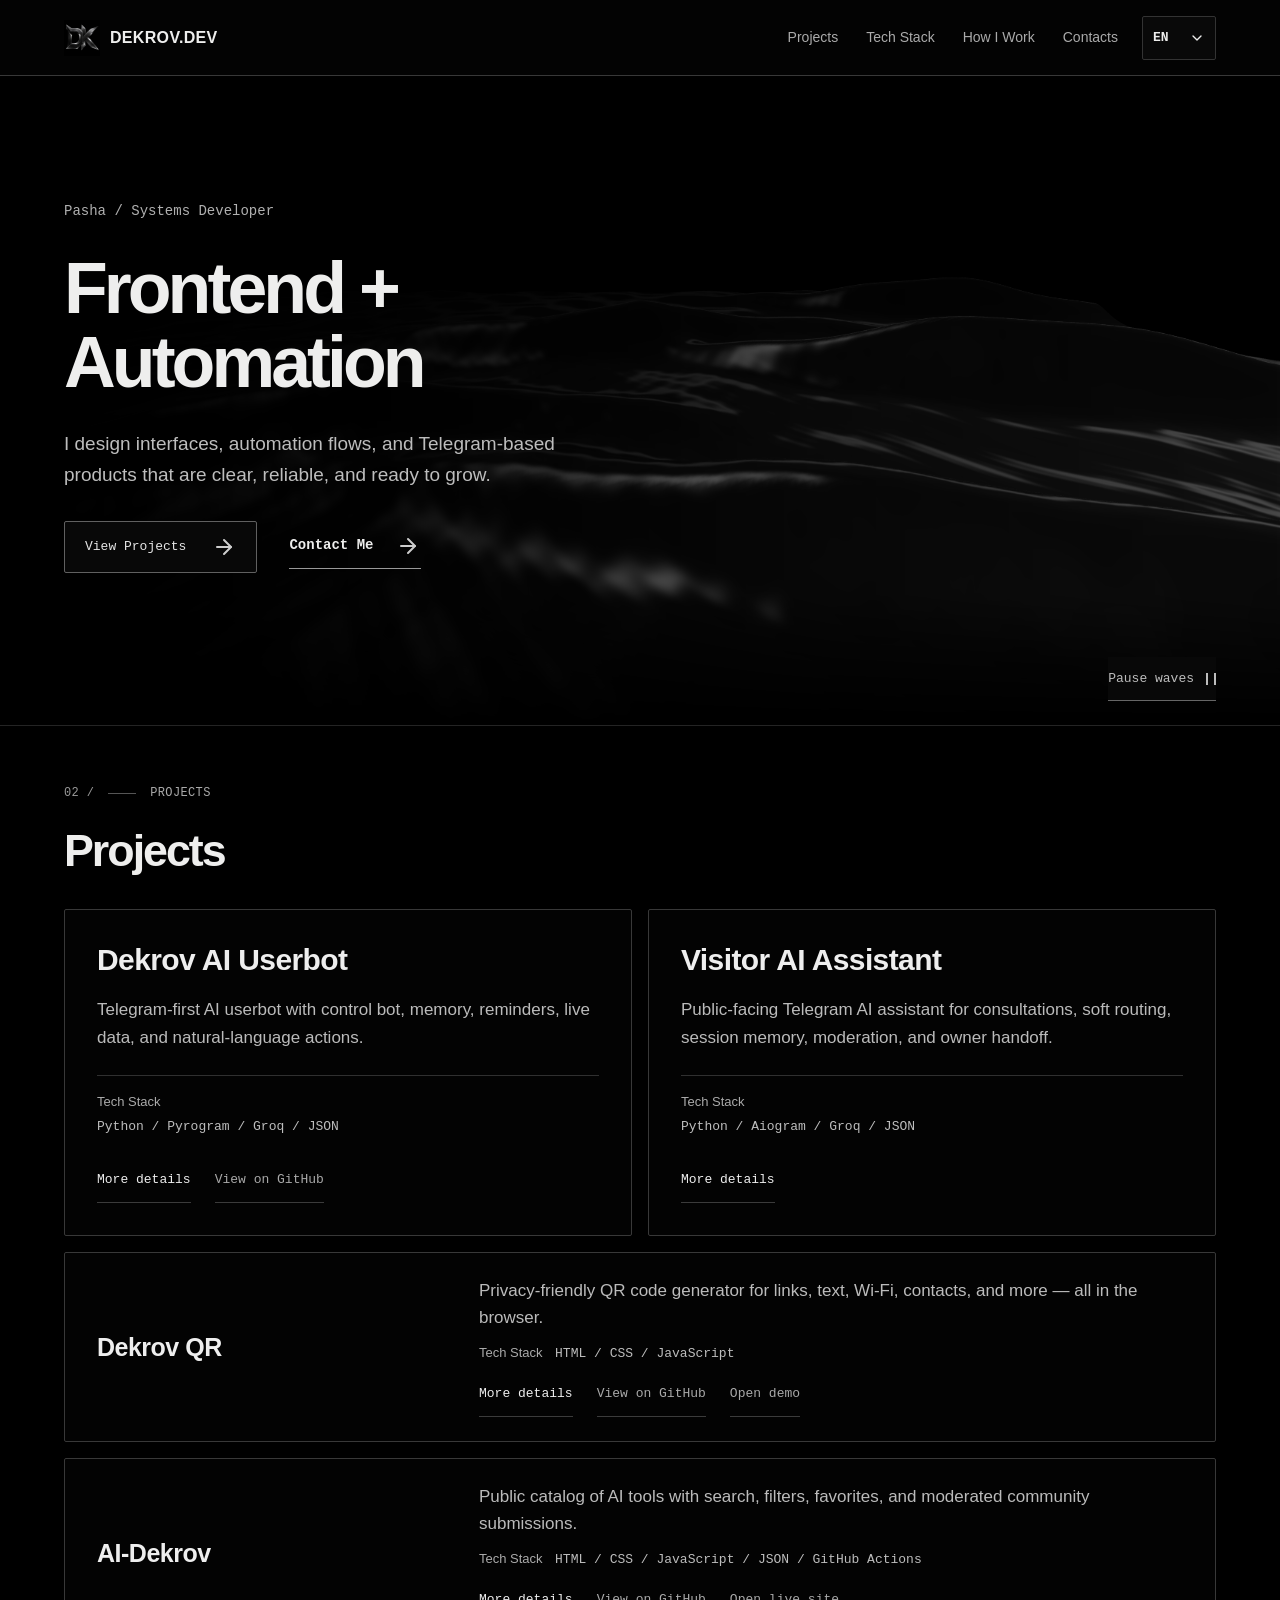
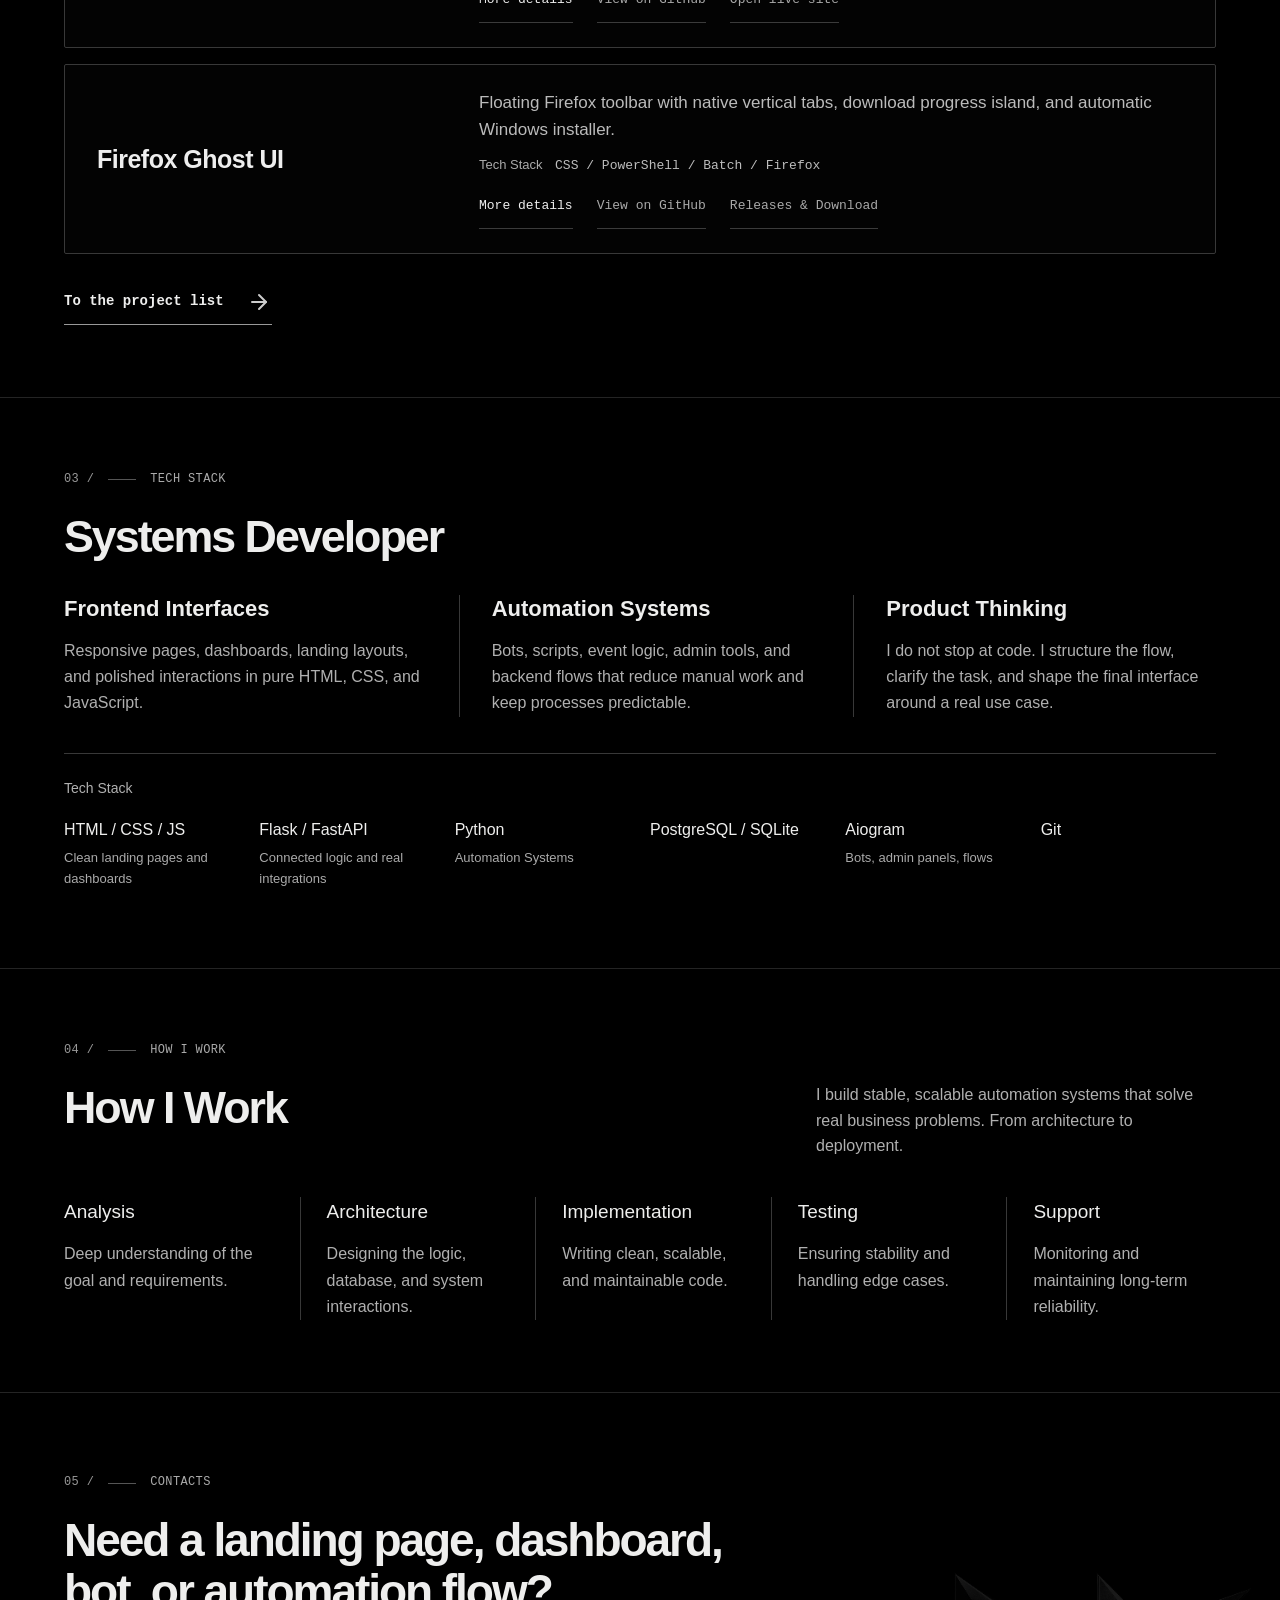
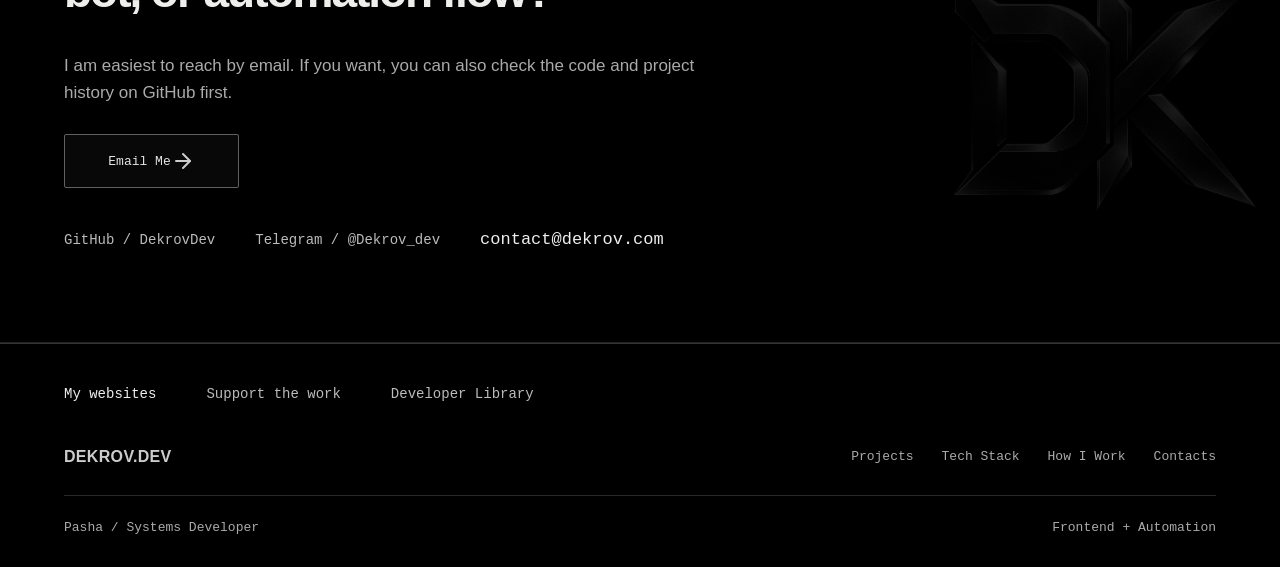
==== commit 780adda3: "Fix wave animation controls and WebGL recovery" ====
--- a/index.html
+++ b/index.html
@@ -80,7 +80,7 @@
         <a class="text-link" href="#contacts"><span class="" data-i18n="hero-contact-btn">Contact Me</span><img class="mono-icon " src="assets/icons/arrow-right.svg" width="24" height="24" alt="" aria-hidden="true"></a>
       </div>
     </div></div>
-    <button class="wave-control" type="button" id="wave-control" aria-pressed="false" hidden><span id="wave-control-label">Pause waves</span><span class="wave-control-symbol" aria-hidden="true"></span></button>
+    <button class="wave-control" type="button" id="wave-control" aria-pressed="false" hidden><span id="wave-control-label" aria-live="polite">Pause waves</span><span class="wave-control-symbol" aria-hidden="true"></span></button>
   </section>
   <section id="projects" class="home-section"><div class="container reveal">
     <p class="section-label"><span class="section-index">02 /</span><span data-i18n="nav-projects">Projects</span></p>
@@ -152,8 +152,8 @@
   <div class="footer-bottom"><span><span class="" data-i18n="hero-eyebrow">Pasha</span> / <span class="" data-i18n="hero-name">Systems Developer</span></span><span><span class="" data-i18n="hero-panel-title">Frontend + Automation</span></span></div>
 </div></footer>
 
- <script src="scripts.js?v=20261008-audit22"></script>
-<script src="assets/waves-surface.js?v=20261008-review18" defer></script>
+ <script src="scripts.js?v=20261009-motion23"></script>
+<script src="assets/waves-surface.js?v=20261009-motion23" defer></script>
 <script src="assets/micro-motion.js?v=20261008-review18"></script>
 </body>
 </html>
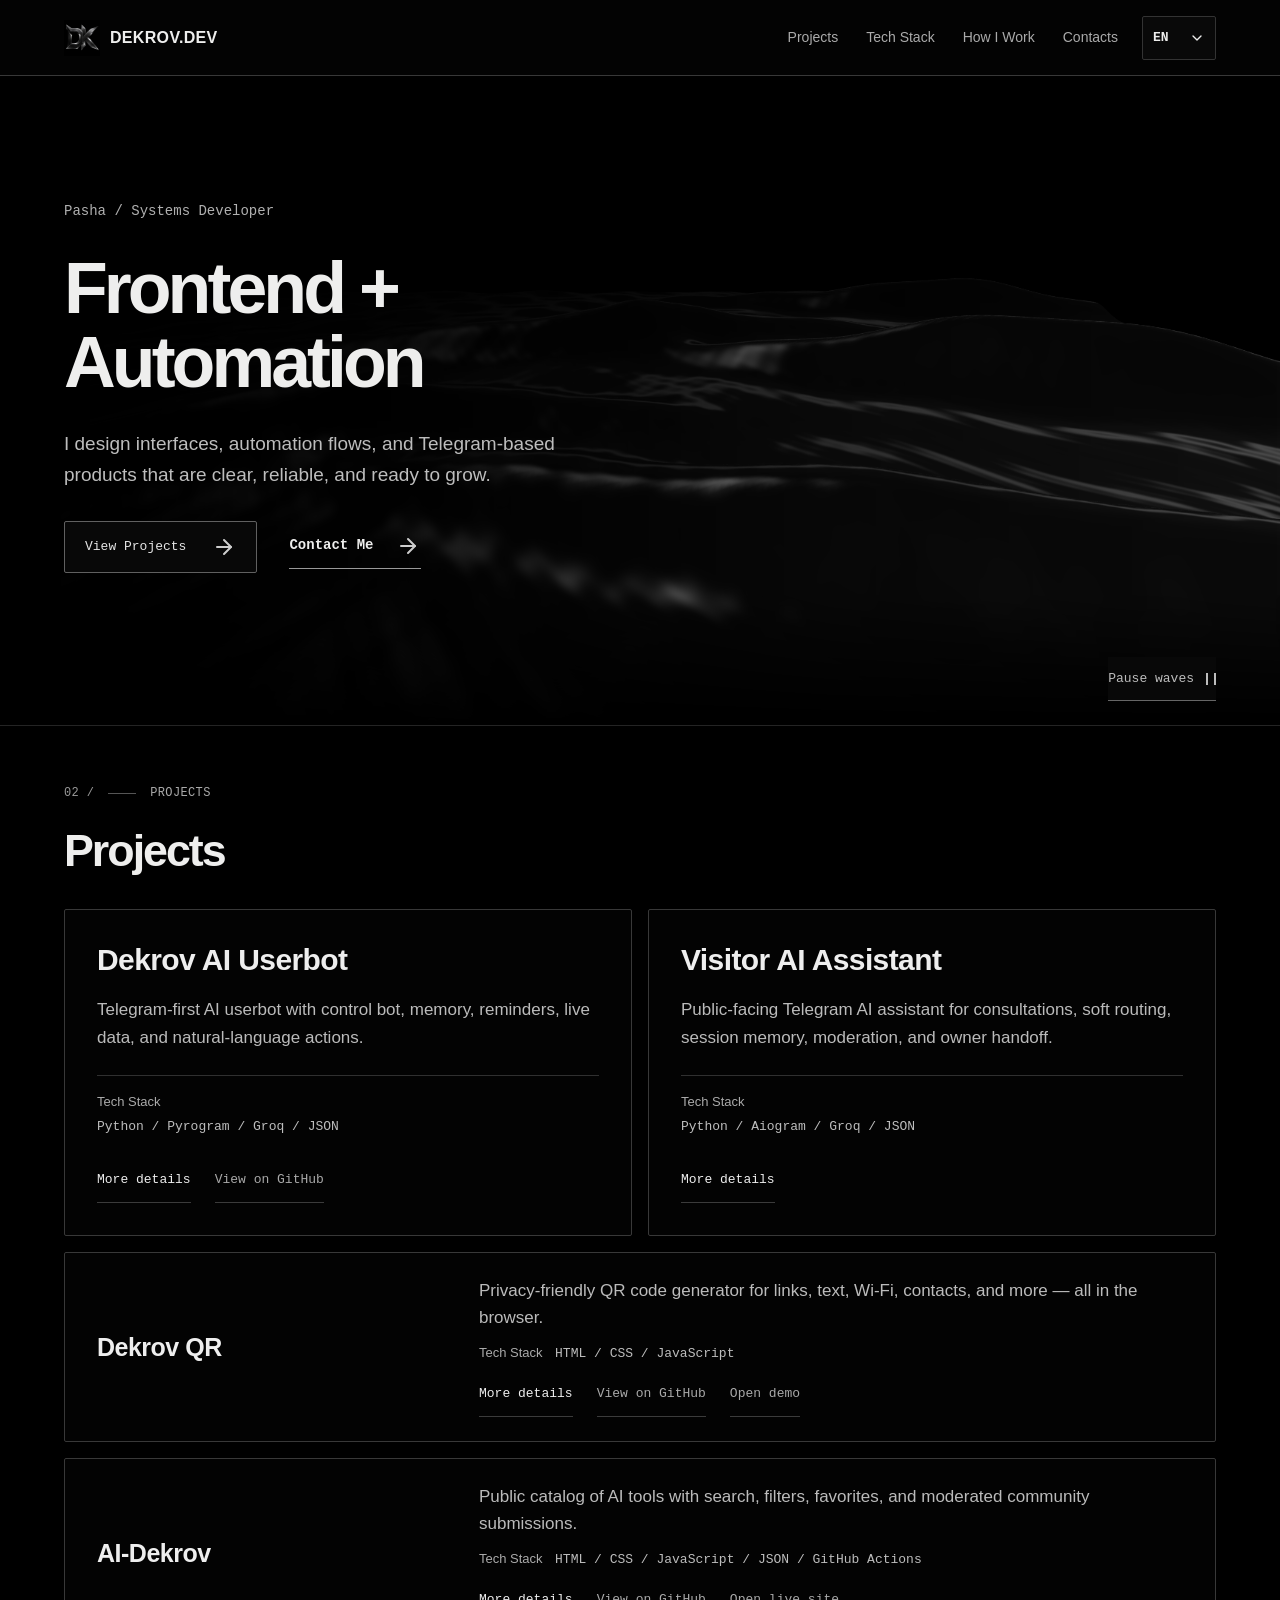
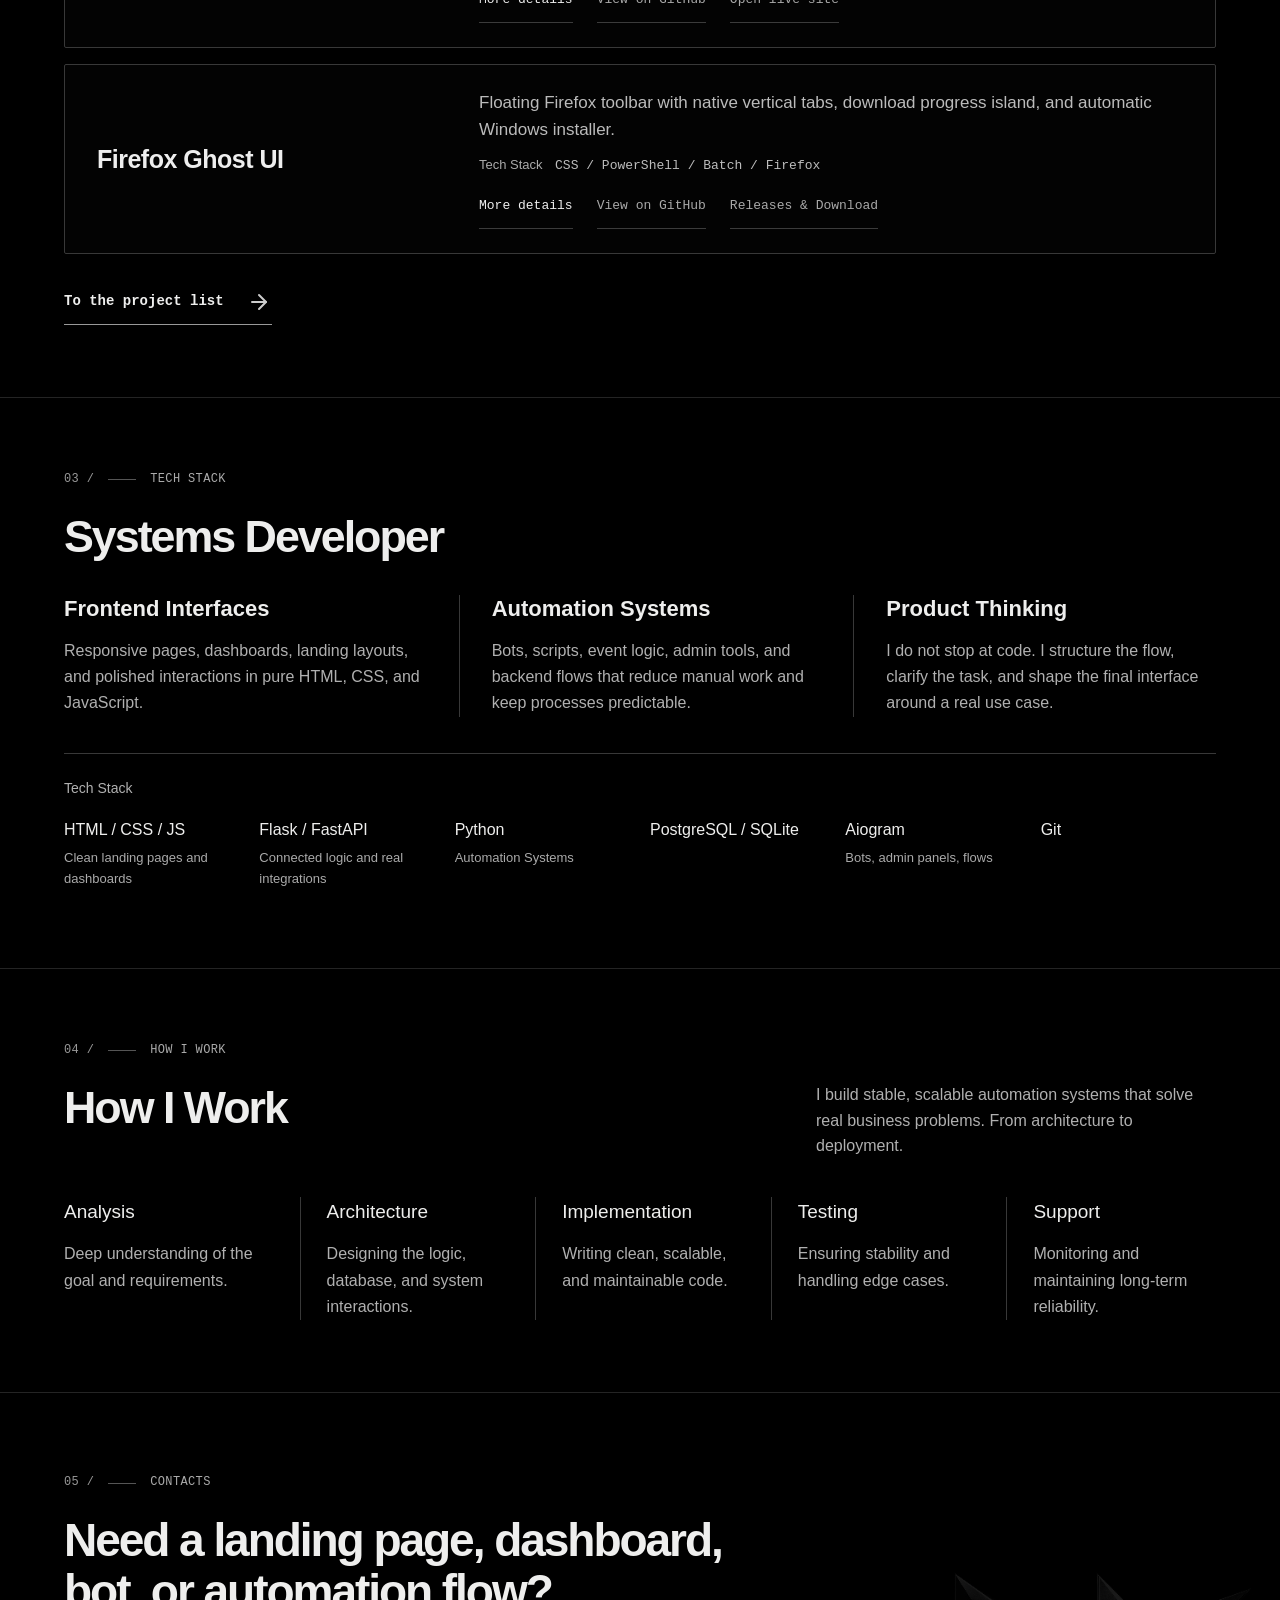
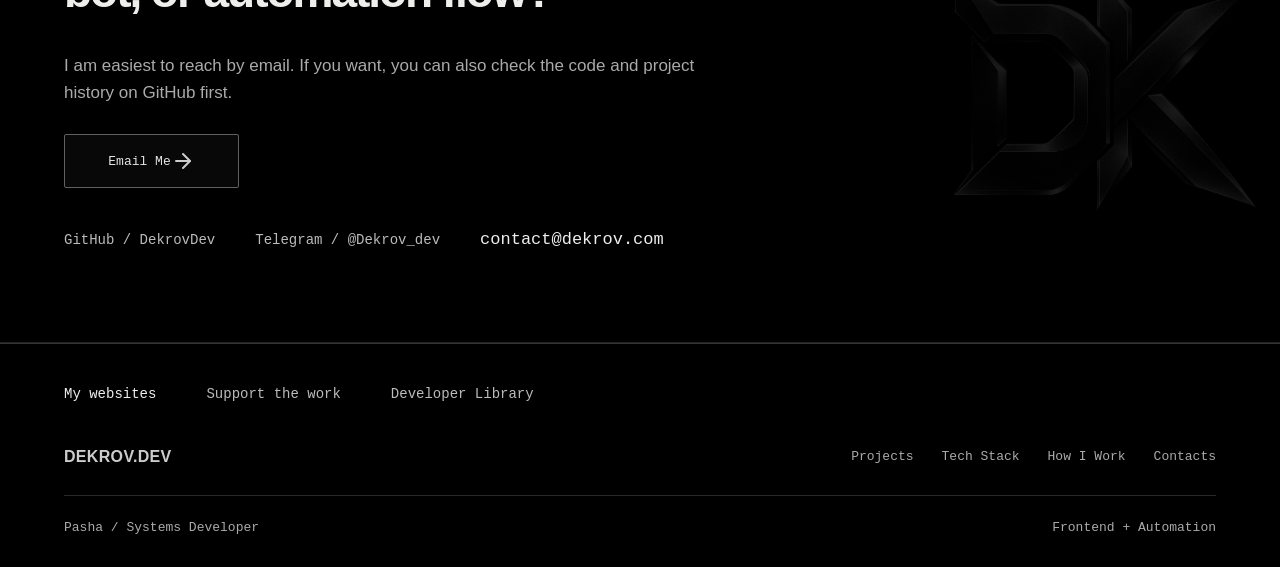
==== commit bb16a111: "Add Canvas water fallback for browsers without WebGL" ====
--- a/index.html
+++ b/index.html
@@ -15,7 +15,7 @@
   <link rel="stylesheet" href="style.css?v=20260915">
 
 <link rel="stylesheet" href="monochrome.css?v=20261007-restored17">
-<link rel="stylesheet" href="assets/editorial.css?v=20261008-audit22">
+<link rel="stylesheet" href="assets/editorial.css?v=20261009-firefox24">
 </head>
 <body class="mono-home">
 <a class="skip-link" href="#main-content" data-i18n="ui-skip-main">Skip to content</a>
@@ -153,7 +153,8 @@
 </div></footer>
 
  <script src="scripts.js?v=20261009-motion23"></script>
-<script src="assets/waves-surface.js?v=20261009-motion23" defer></script>
+<script src="assets/waves-software.js?v=20261009-firefox24" defer></script>
+<script src="assets/waves-surface.js?v=20261009-firefox24" defer></script>
 <script src="assets/micro-motion.js?v=20261008-review18"></script>
 </body>
 </html>
--- a/assets/editorial.css
+++ b/assets/editorial.css
@@ -30,6 +30,7 @@
 .mono-home .hero-actions .btn-primary { min-height: 52px; gap: 26px; }
 .text-link { font-size: 14px; gap: 22px; }
 .wave-image { animation: none; transform: none; }
+.wave-software { filter: blur(1px); }
 .wave-background::after, .wave-background.webgl-ready::after {
   background: linear-gradient(90deg, #000 2%, rgba(0,0,0,.9) 30%, rgba(0,0,0,.3) 65%, transparent), linear-gradient(0deg, #000, transparent 20%);
 }
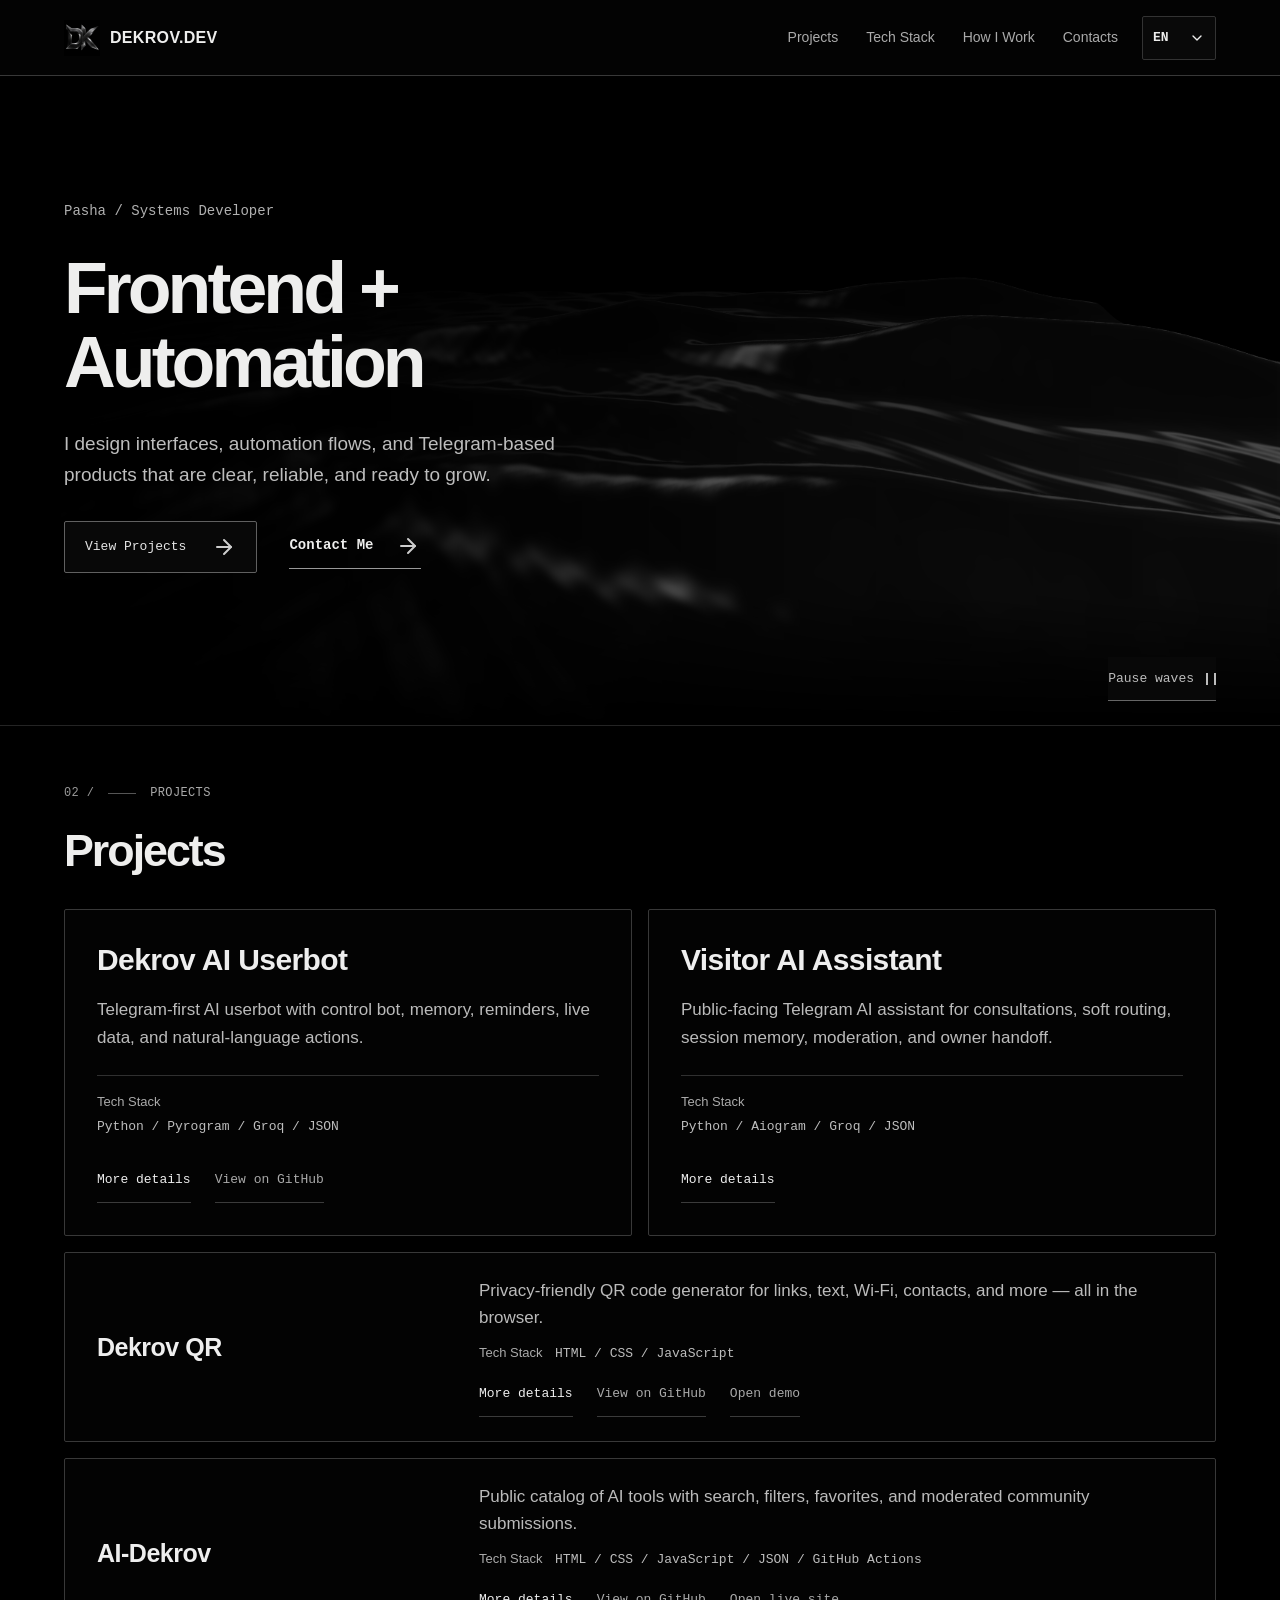
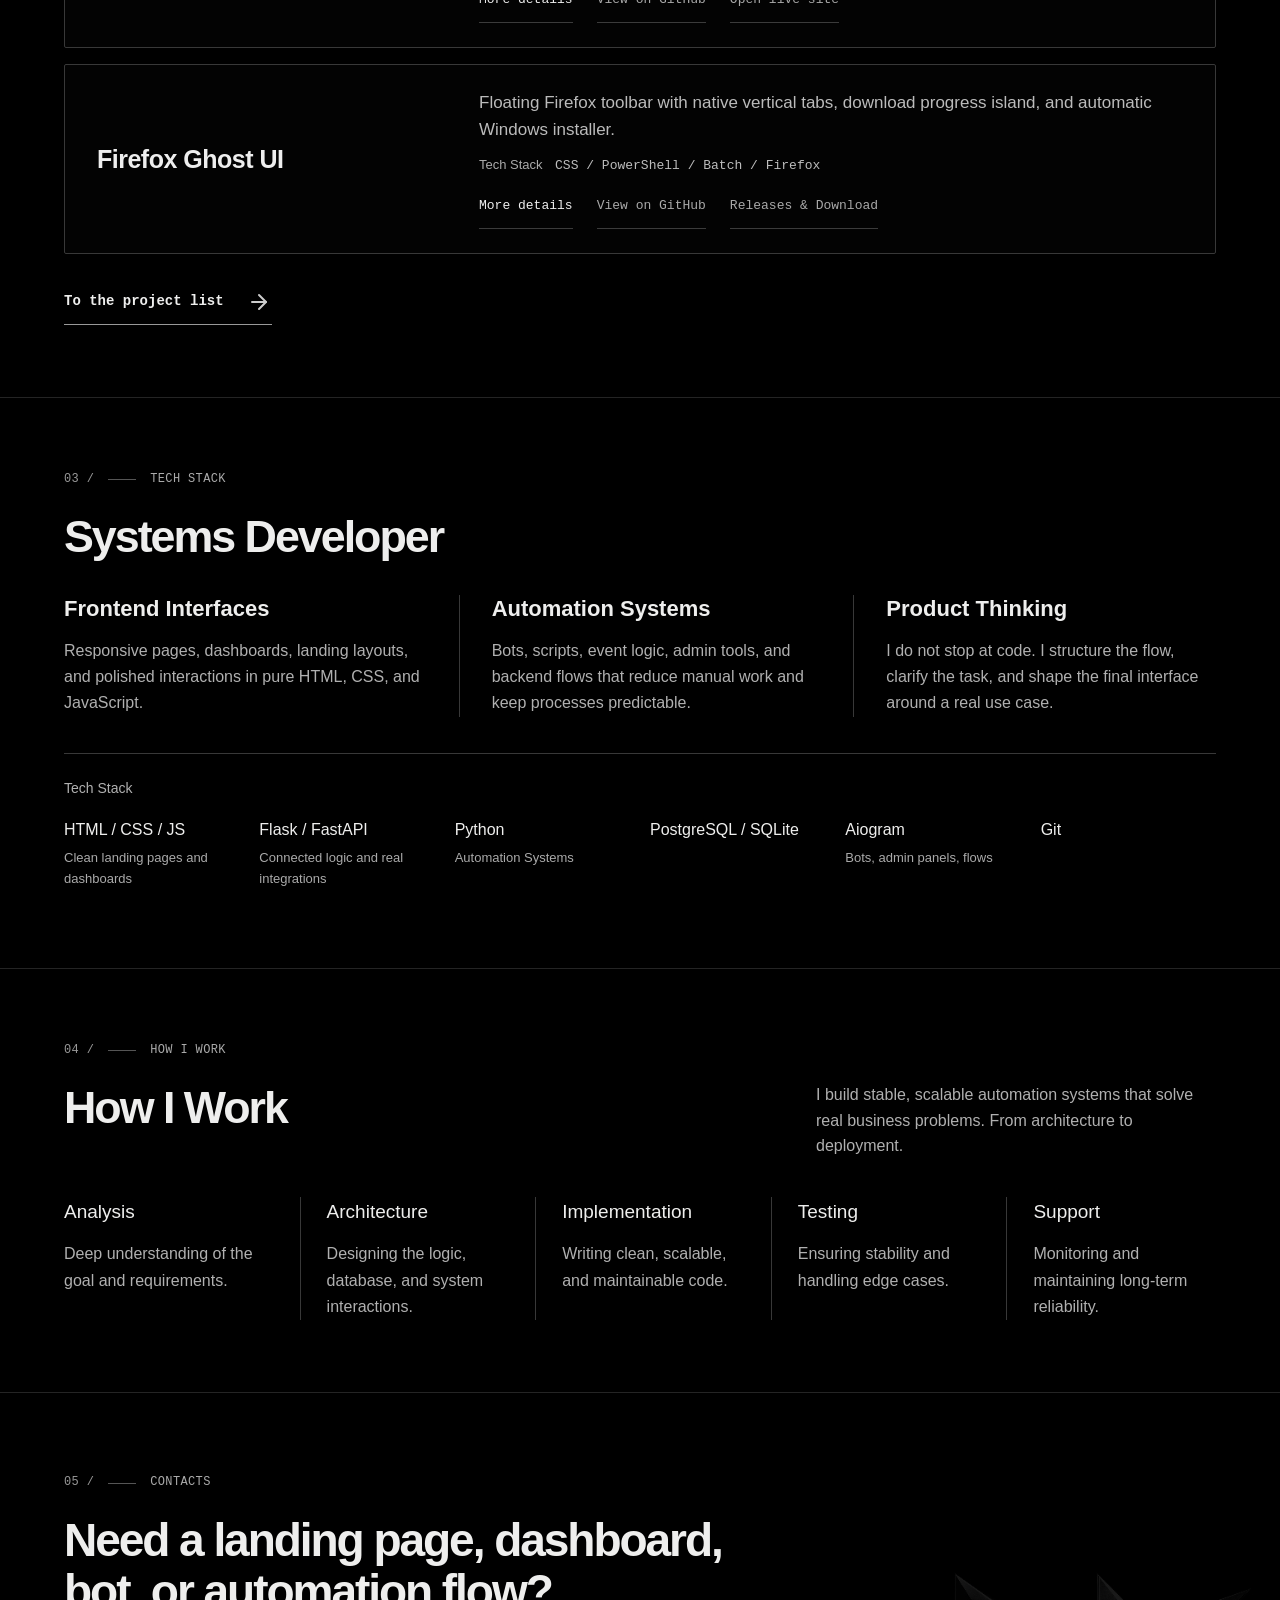
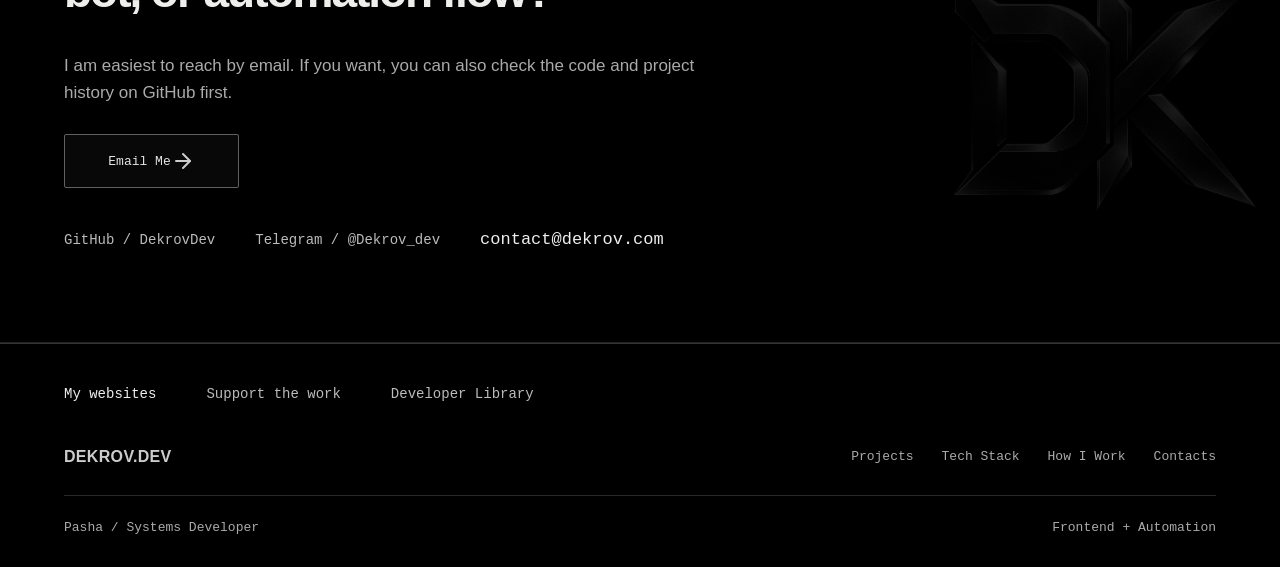
==== commit 590a7515: "Preserve water quality with native video when WebGL fails" ====
--- a/index.html
+++ b/index.html
@@ -15,7 +15,7 @@
   <link rel="stylesheet" href="style.css?v=20260915">
 
 <link rel="stylesheet" href="monochrome.css?v=20261007-restored17">
-<link rel="stylesheet" href="assets/editorial.css?v=20261009-firefox24">
+<link rel="stylesheet" href="assets/editorial.css?v=20261009-water25">
 </head>
 <body class="mono-home">
 <a class="skip-link" href="#main-content" data-i18n="ui-skip-main">Skip to content</a>
@@ -152,9 +152,8 @@
   <div class="footer-bottom"><span><span class="" data-i18n="hero-eyebrow">Pasha</span> / <span class="" data-i18n="hero-name">Systems Developer</span></span><span><span class="" data-i18n="hero-panel-title">Frontend + Automation</span></span></div>
 </div></footer>
 
- <script src="scripts.js?v=20261009-motion23"></script>
-<script src="assets/waves-software.js?v=20261009-firefox24" defer></script>
-<script src="assets/waves-surface.js?v=20261009-firefox24" defer></script>
+ <script src="scripts.js?v=20261009-water25"></script>
+<script src="assets/waves-surface.js?v=20261009-water25" defer></script>
 <script src="assets/micro-motion.js?v=20261008-review18"></script>
 </body>
 </html>
--- a/assets/editorial.css
+++ b/assets/editorial.css
@@ -30,8 +30,11 @@
 .mono-home .hero-actions .btn-primary { min-height: 52px; gap: 26px; }
 .text-link { font-size: 14px; gap: 22px; }
 .wave-image { animation: none; transform: none; }
-.wave-software { filter: blur(1px); }
-.wave-background::after, .wave-background.webgl-ready::after {
+.wave-video { position: absolute; inset: 0; width: 100%; height: 100%; object-fit: cover; object-position: center; opacity: 0; transition: opacity 700ms ease; }
+.video-ready .wave-video { opacity: 1; }
+.video-ready .wave-image { opacity: 0; }
+@media (max-width: 800px) { .wave-video { object-position: 65% center; } }
+.wave-background::after, .wave-background.webgl-ready::after, .wave-background.video-ready::after {
   background: linear-gradient(90deg, #000 2%, rgba(0,0,0,.9) 30%, rgba(0,0,0,.3) 65%, transparent), linear-gradient(0deg, #000, transparent 20%);
 }
 .wave-control { position: absolute; right: max(64px, calc((100% - 1320px)/2)); bottom: 24px; display: inline-flex; align-items: center; gap: 12px; color: #bdbdbd; background: #080808; border: 0; border-bottom: 1px solid #666; padding: 10px 0; min-height: 44px; font: 13px/1.5 Consolas, monospace; cursor: pointer; transition: color 220ms ease, border-color 220ms ease; }
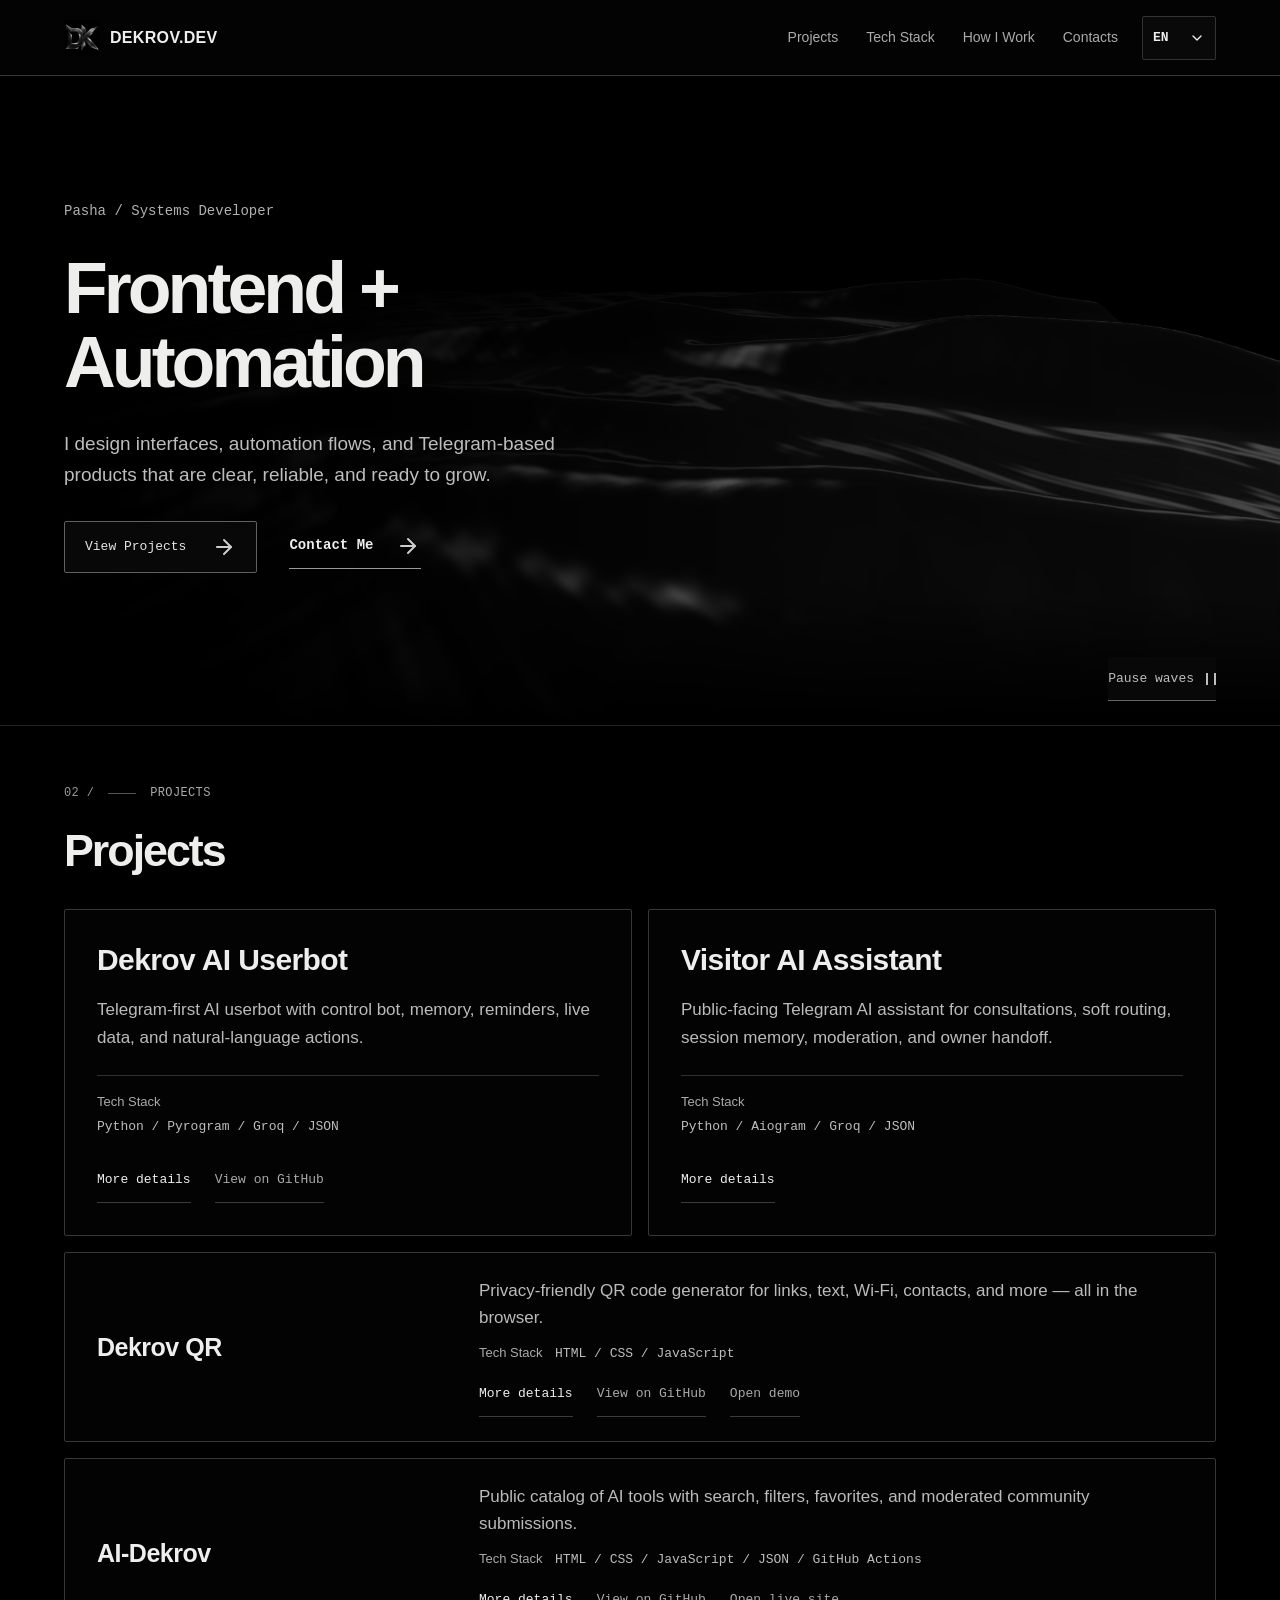
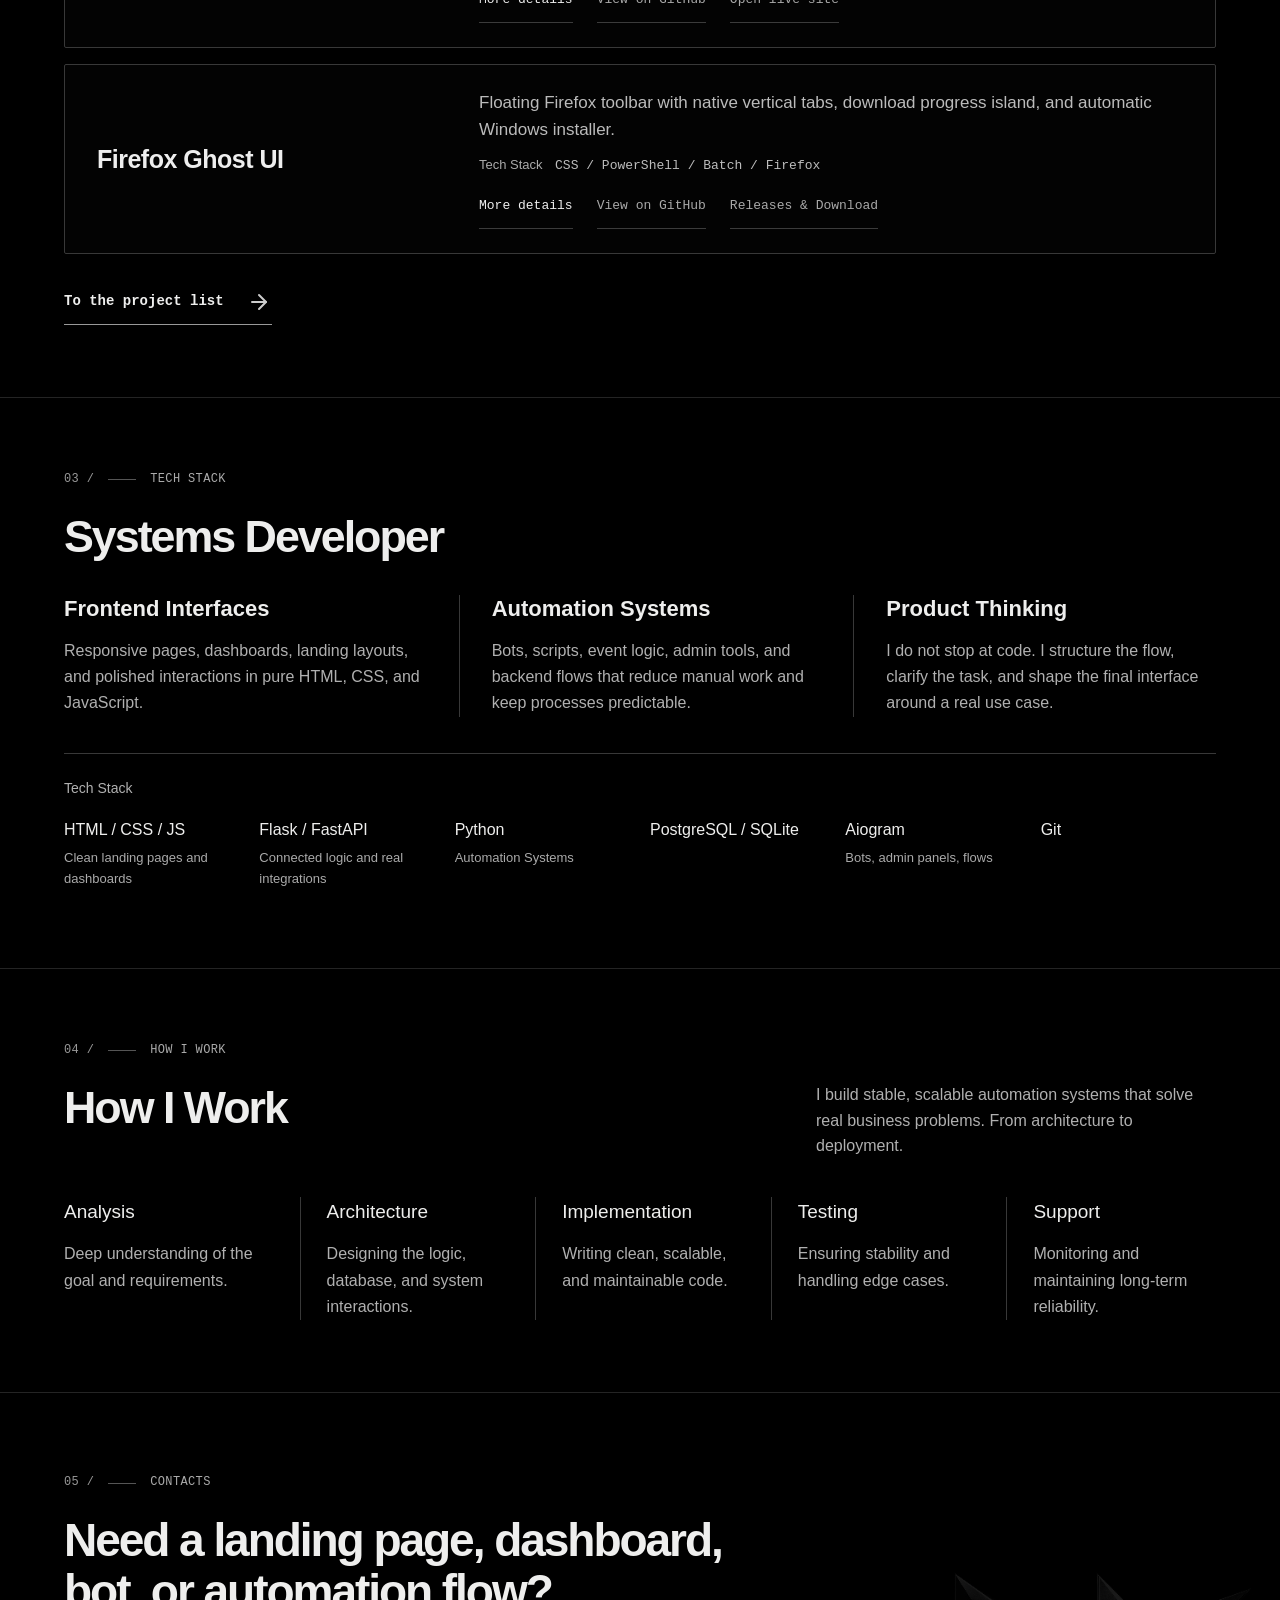
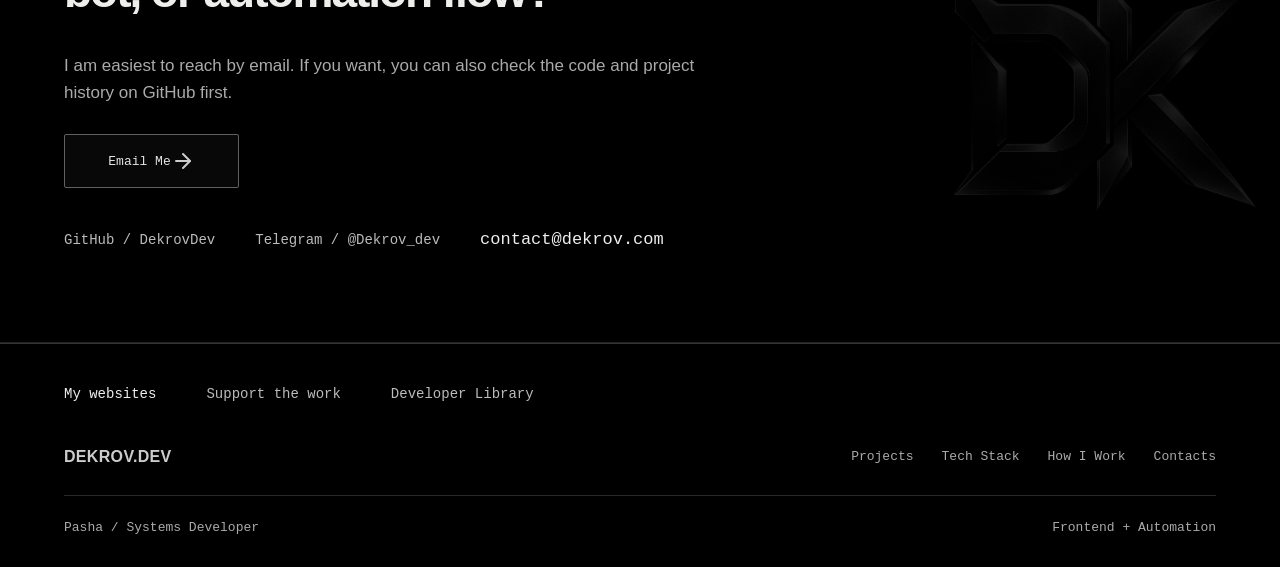
==== commit 900e7009: "Prevent still-wave image flashing before animation is ready" ====
--- a/index.html
+++ b/index.html
@@ -14,8 +14,9 @@
 
   <link rel="stylesheet" href="style.css?v=20260915">
 
-<link rel="stylesheet" href="monochrome.css?v=20261007-restored17">
-<link rel="stylesheet" href="assets/editorial.css?v=20261009-water25">
+<link rel="stylesheet" href="monochrome.css?v=20261009-startup26">
+<link rel="stylesheet" href="assets/editorial.css?v=20261009-startup26">
+<noscript><style>.wave-background .wave-image { opacity: 1; }</style></noscript>
 </head>
 <body class="mono-home">
 <a class="skip-link" href="#main-content" data-i18n="ui-skip-main">Skip to content</a>
@@ -153,7 +154,7 @@
 </div></footer>
 
  <script src="scripts.js?v=20261009-water25"></script>
-<script src="assets/waves-surface.js?v=20261009-water25" defer></script>
+<script src="assets/waves-surface.js?v=20261009-startup26" defer></script>
 <script src="assets/micro-motion.js?v=20261008-review18"></script>
 </body>
 </html>
--- a/monochrome.css
+++ b/monochrome.css
@@ -45,7 +45,7 @@
 .mono-home .hero { position: relative; padding: 0; min-height: min(820px, calc(100svh - 76px)); display: flex; align-items: center; overflow: hidden; isolation: isolate; }
 .wave-background { position: absolute; inset: 0; z-index: -1; pointer-events: none; opacity: var(--wave-opacity, 1); background: #030303; }
 .wave-image, .wave-canvas { position: absolute; inset: 0; width: 100%; height: 100%; object-fit: cover; object-position: center; transition: opacity 700ms ease; }
-.wave-image { animation: wave-drift 24s ease-in-out infinite alternate; transform: scale(1.025); }
+.wave-image { opacity: 0; animation: wave-drift 24s ease-in-out infinite alternate; transform: scale(1.025); }
 .wave-canvas { opacity: 0; }
 .wave-background.webgl-ready .wave-canvas { opacity: 1; }
 .wave-background.webgl-ready .wave-image { animation: none; opacity: 0; }
--- a/assets/editorial.css
+++ b/assets/editorial.css
@@ -30,6 +30,7 @@
 .mono-home .hero-actions .btn-primary { min-height: 52px; gap: 26px; }
 .text-link { font-size: 14px; gap: 22px; }
 .wave-image { animation: none; transform: none; }
+.wave-background.still-ready .wave-image { opacity: 1; }
 .wave-video { position: absolute; inset: 0; width: 100%; height: 100%; object-fit: cover; object-position: center; opacity: 0; transition: opacity 700ms ease; }
 .video-ready .wave-video { opacity: 1; }
 .video-ready .wave-image { opacity: 0; }
